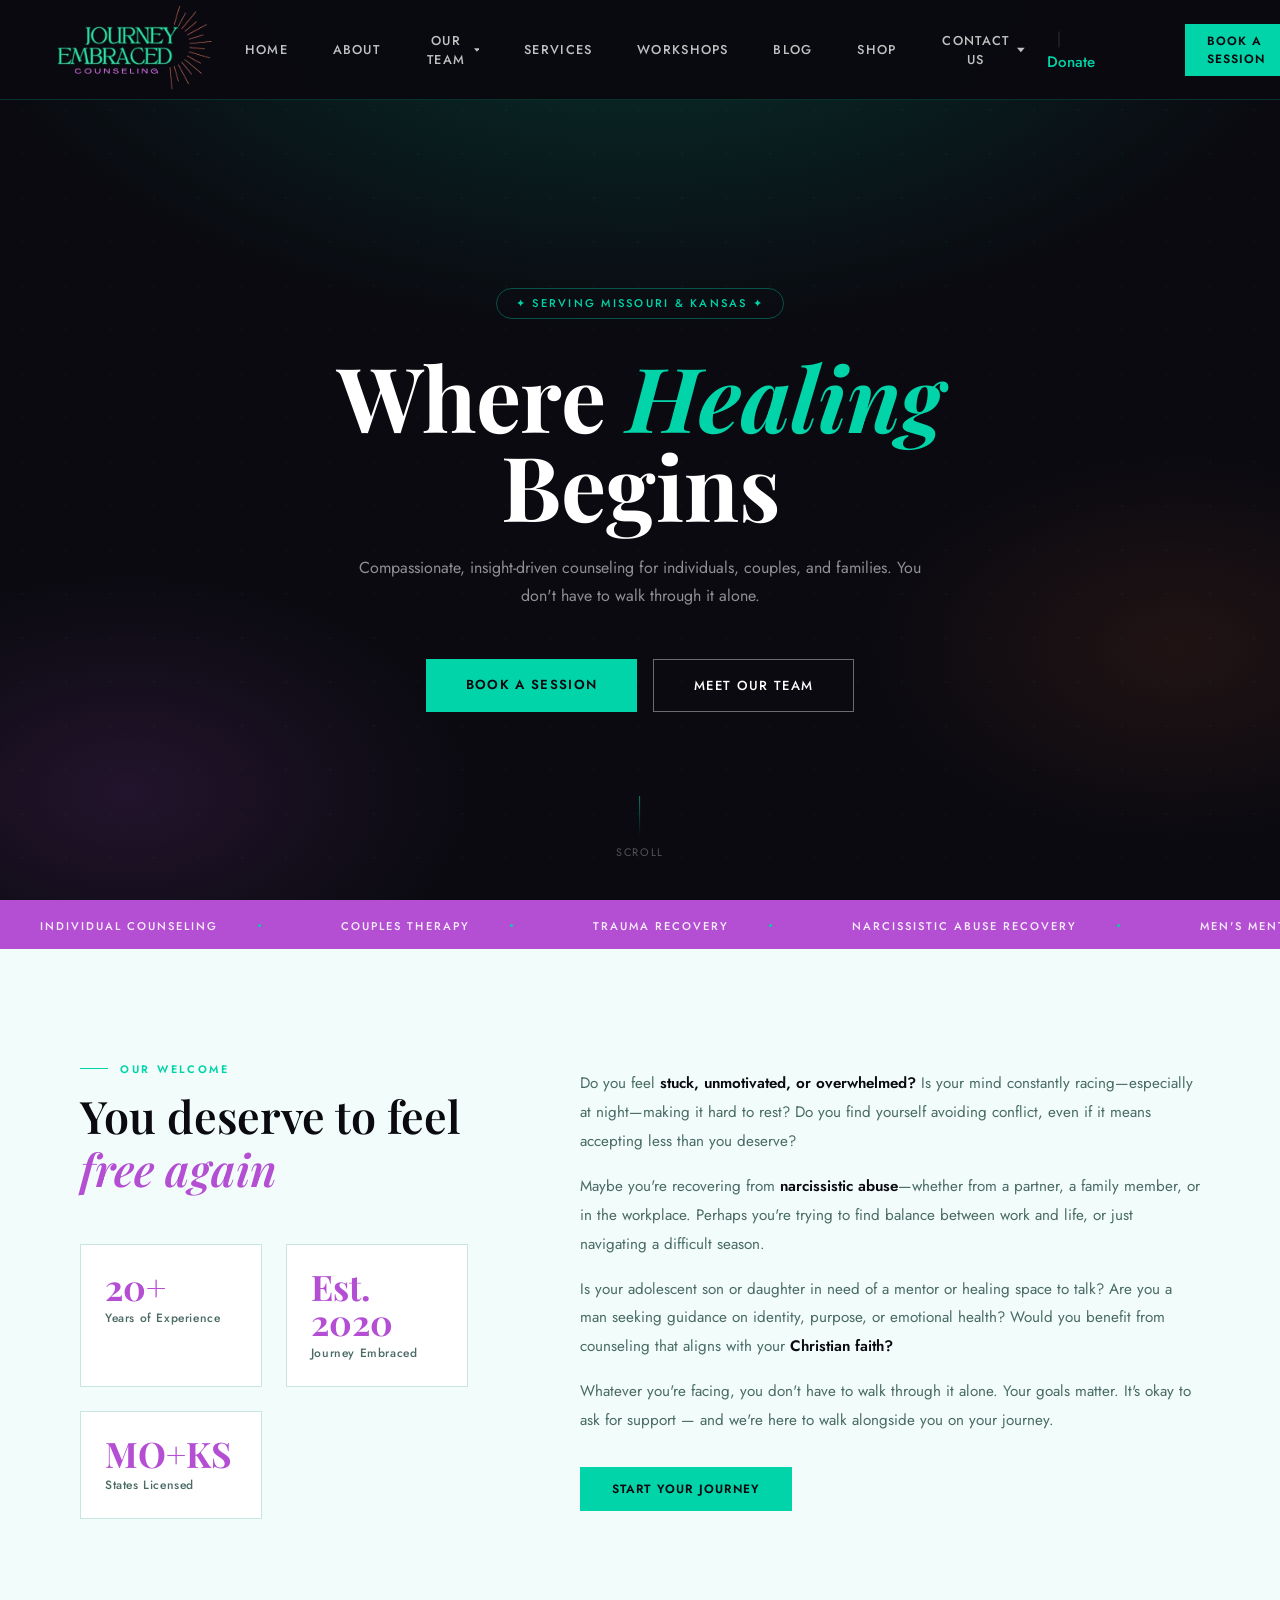
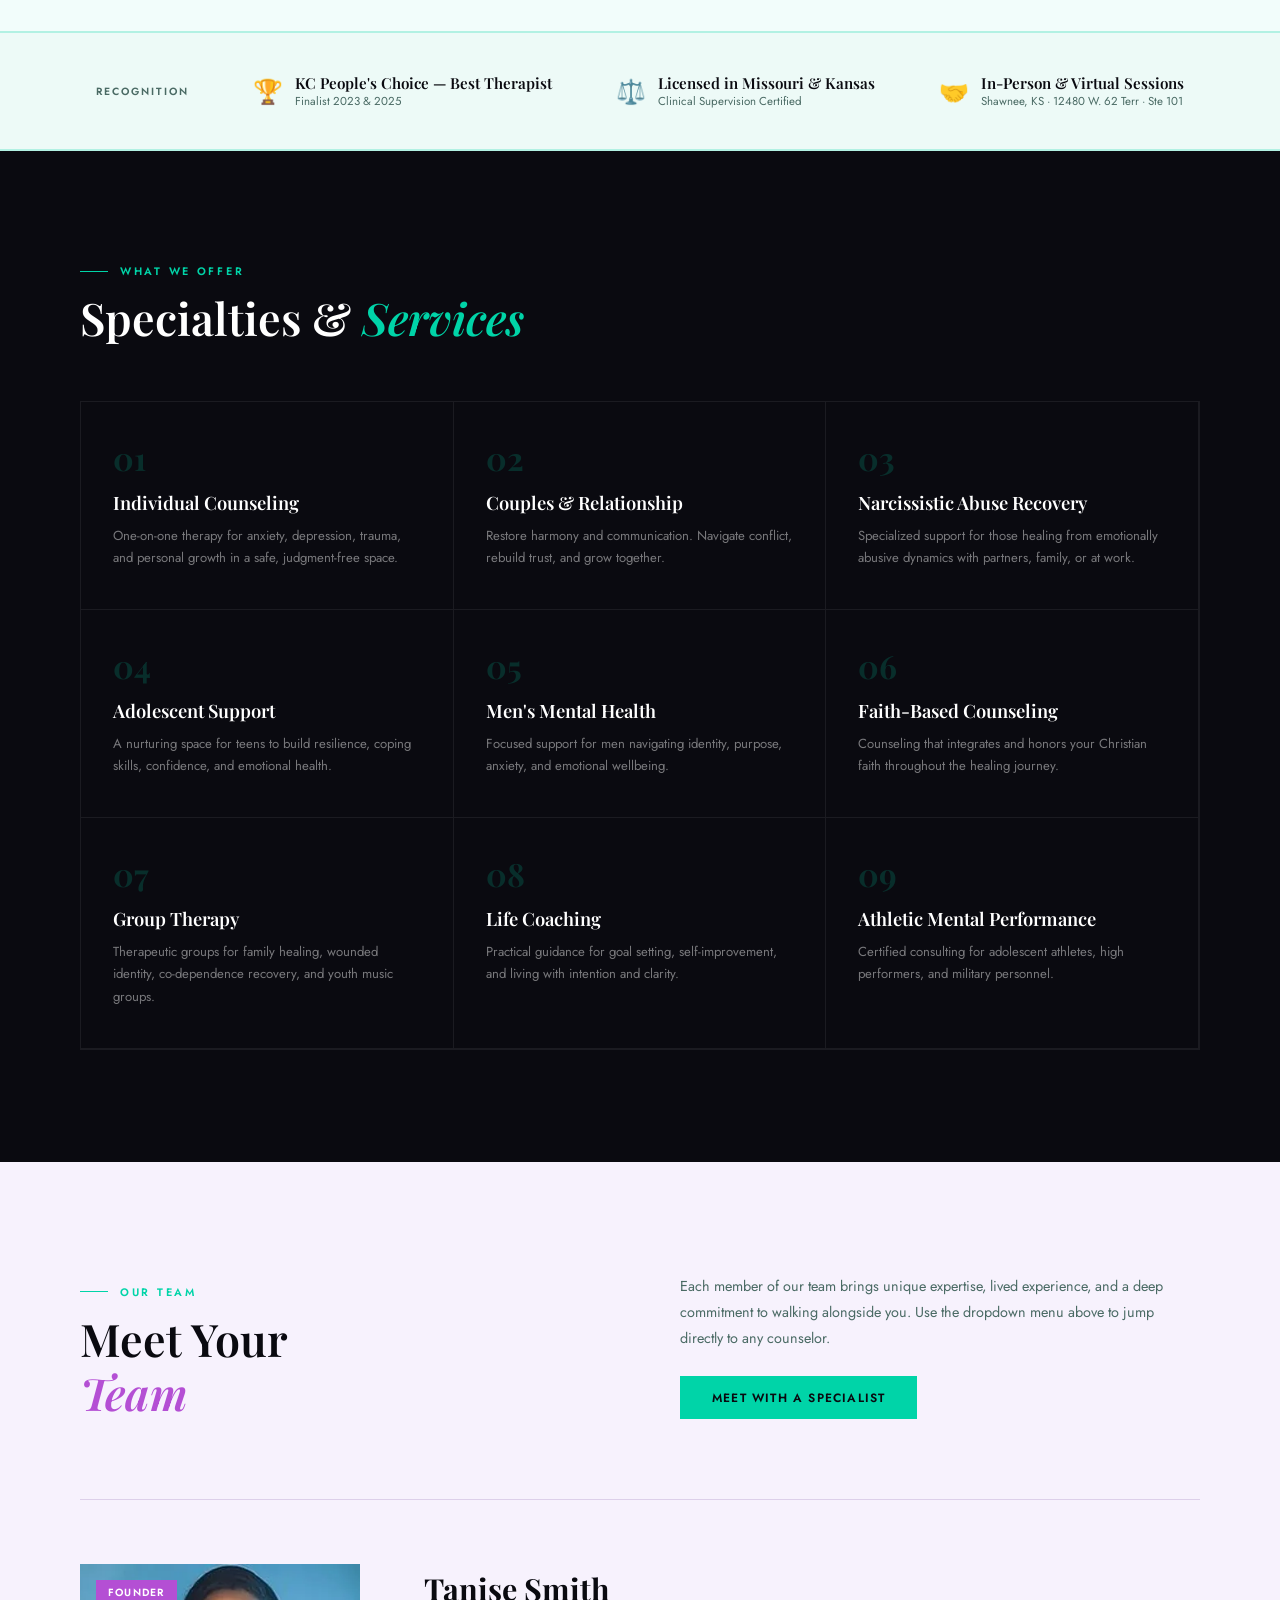
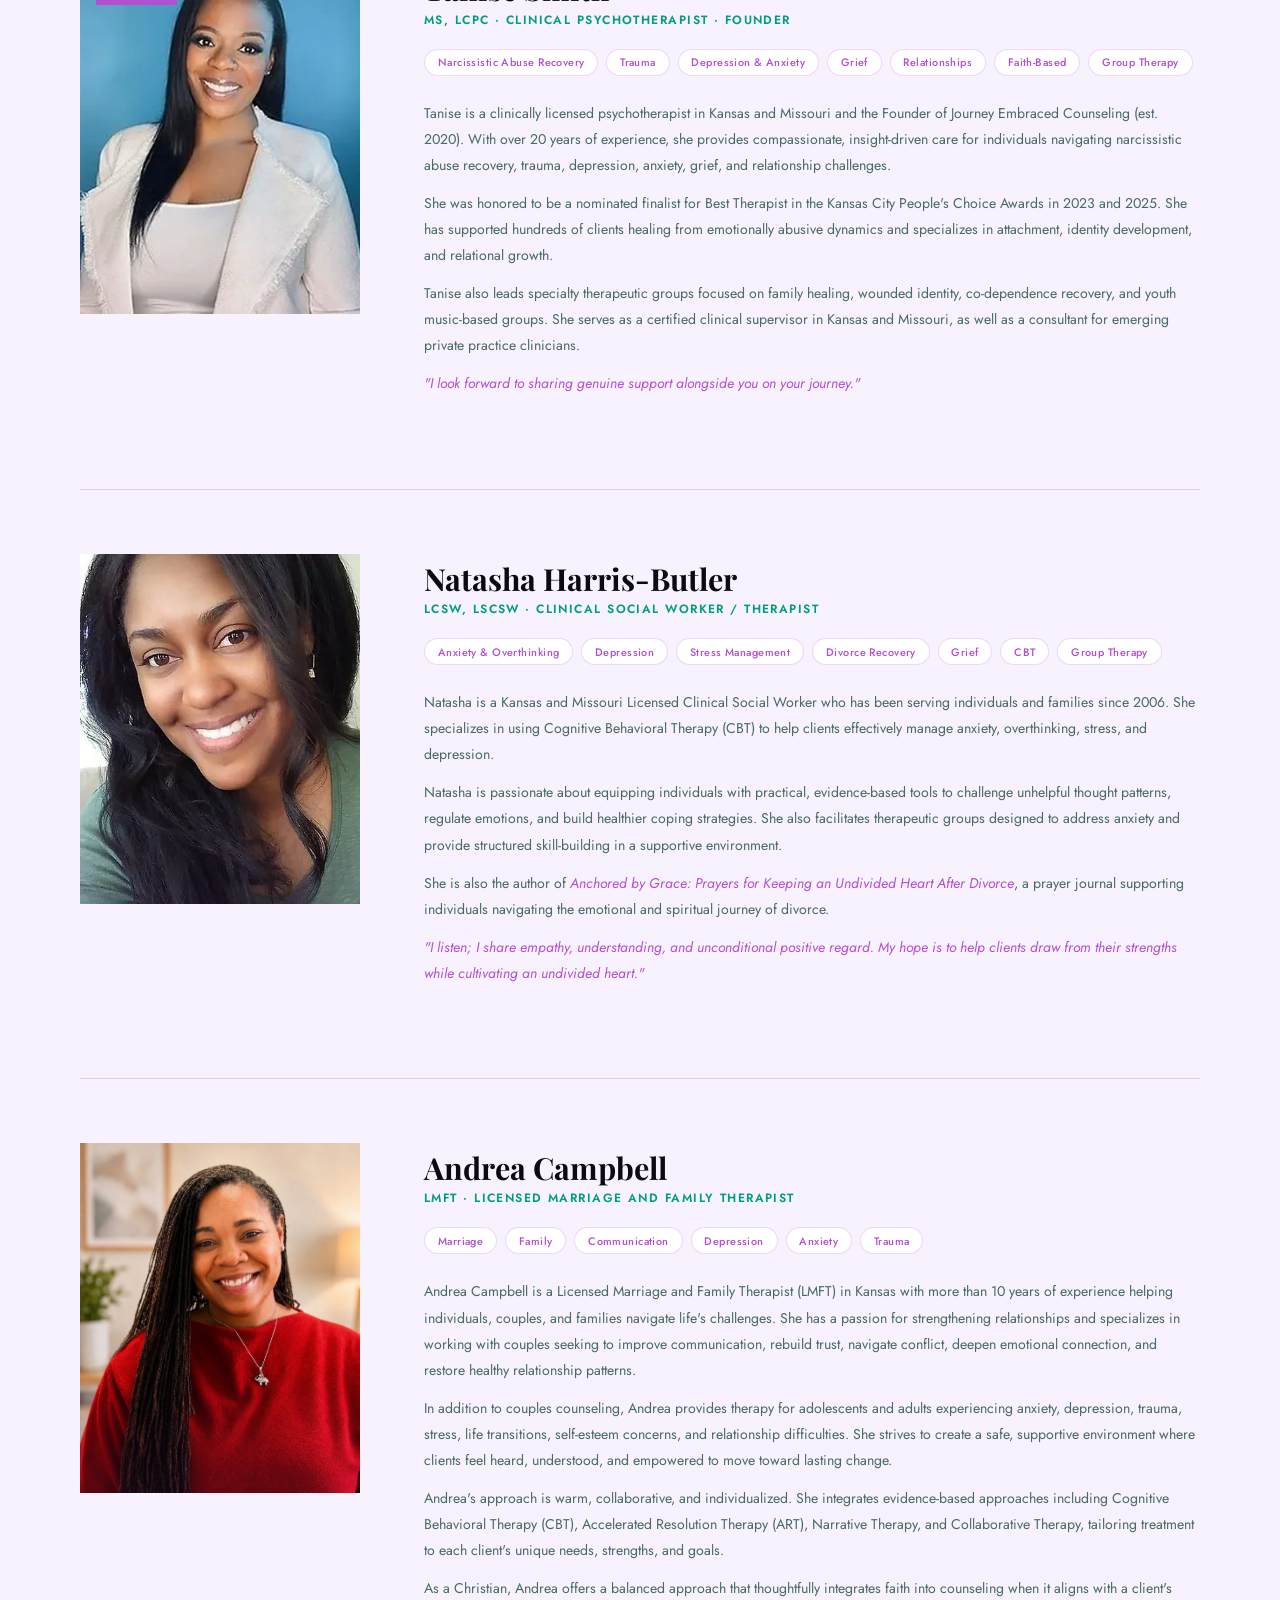
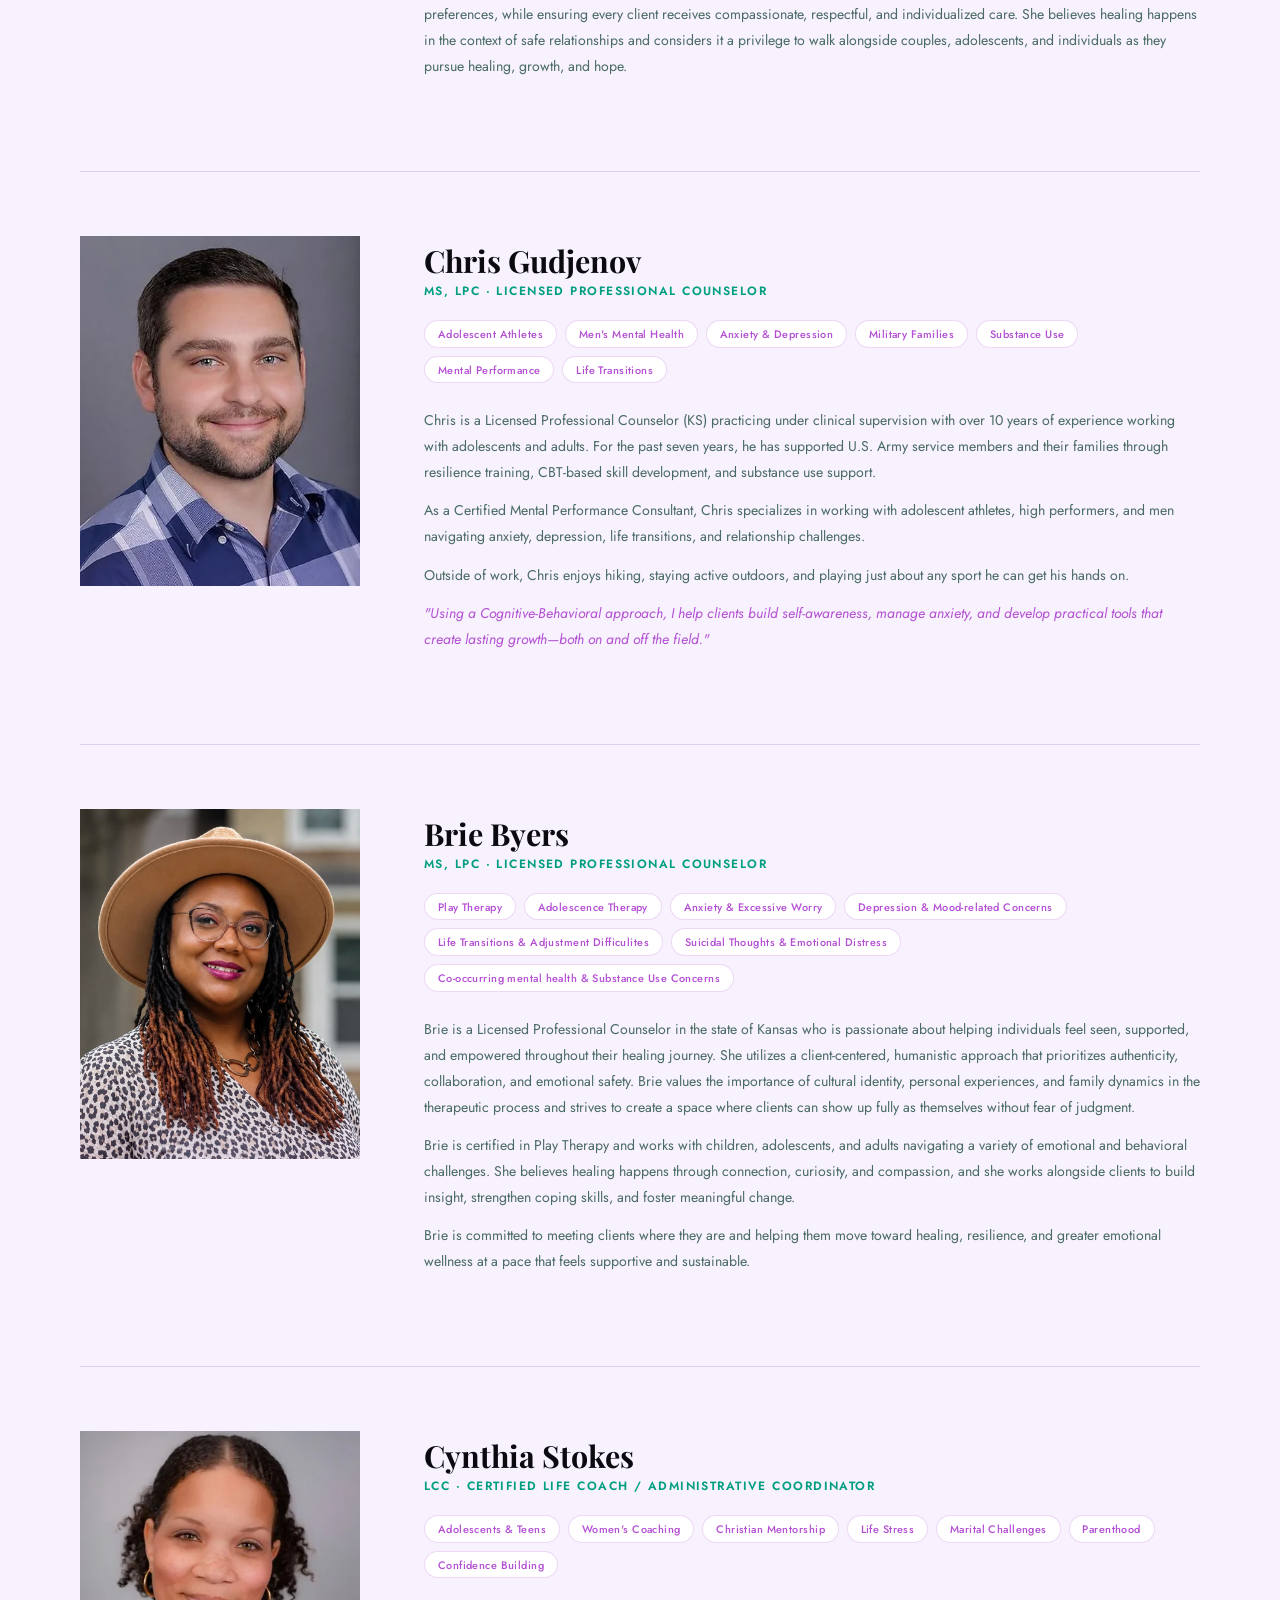
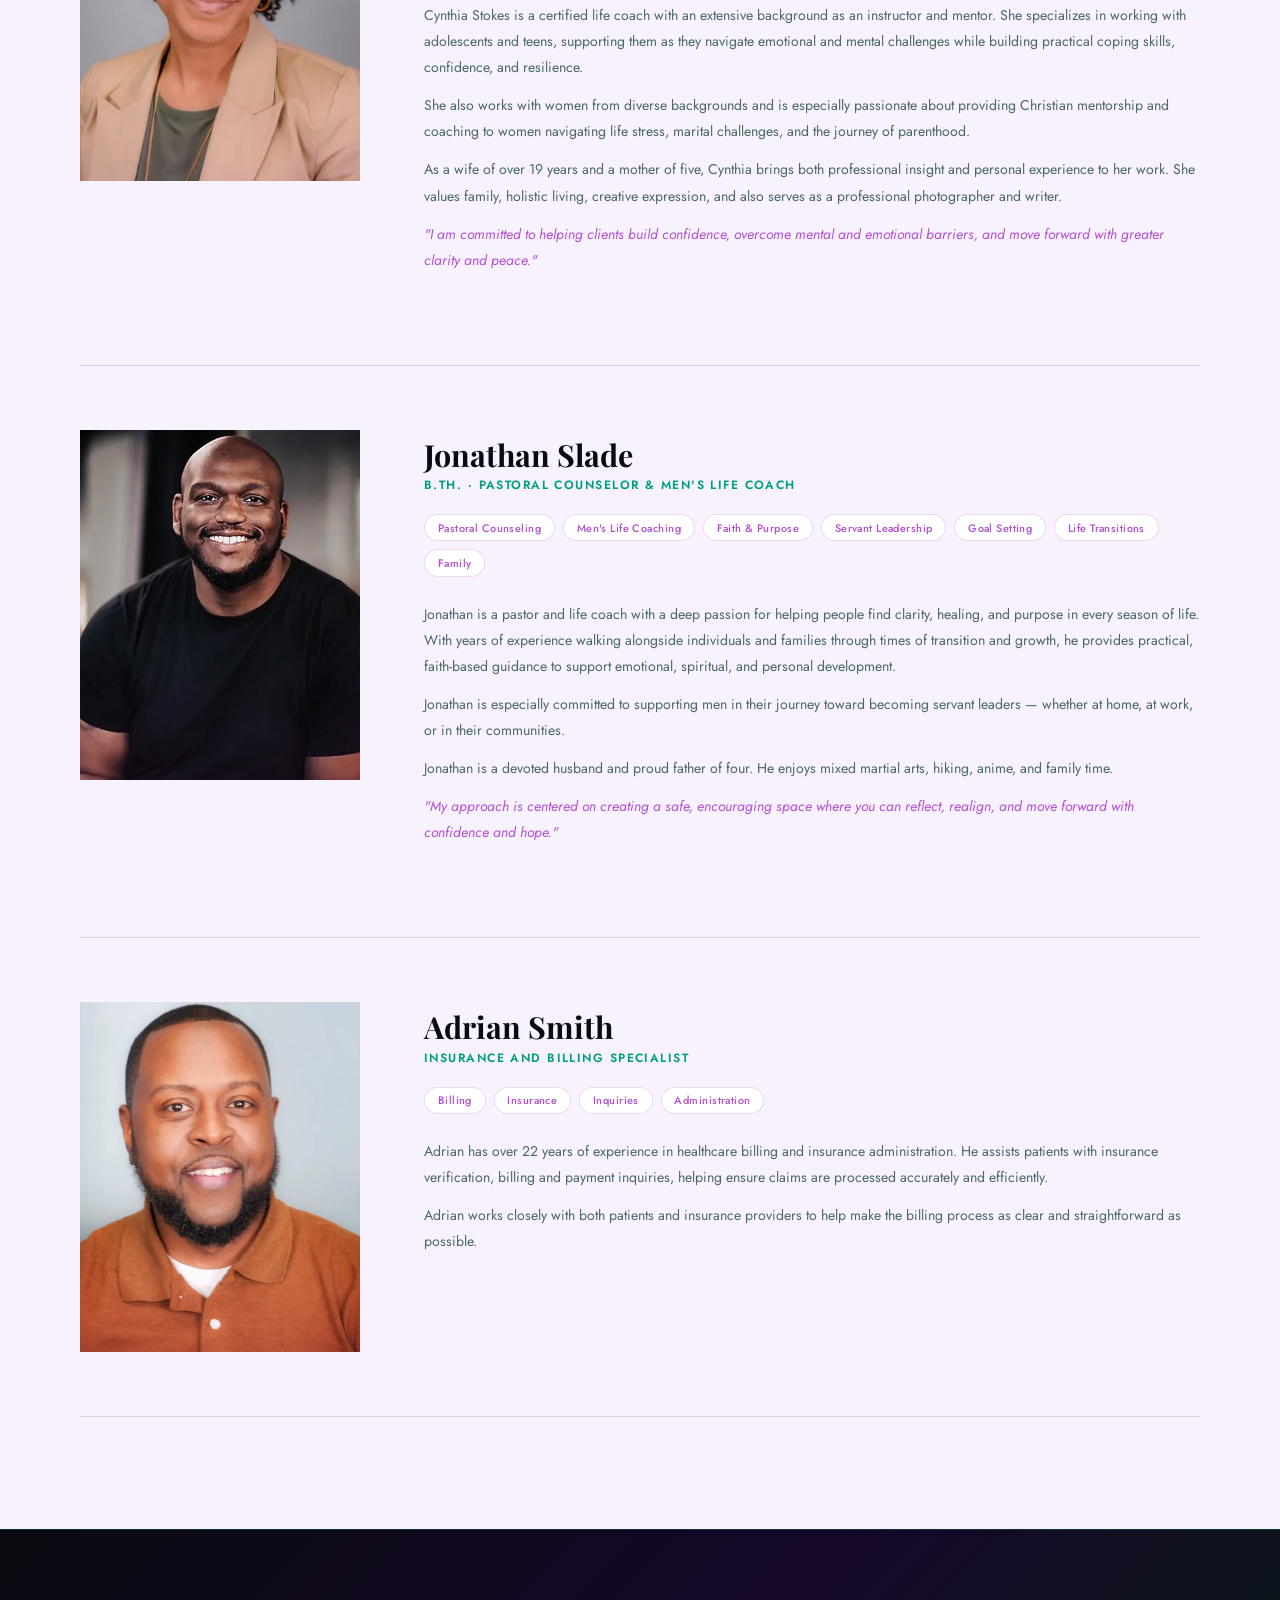
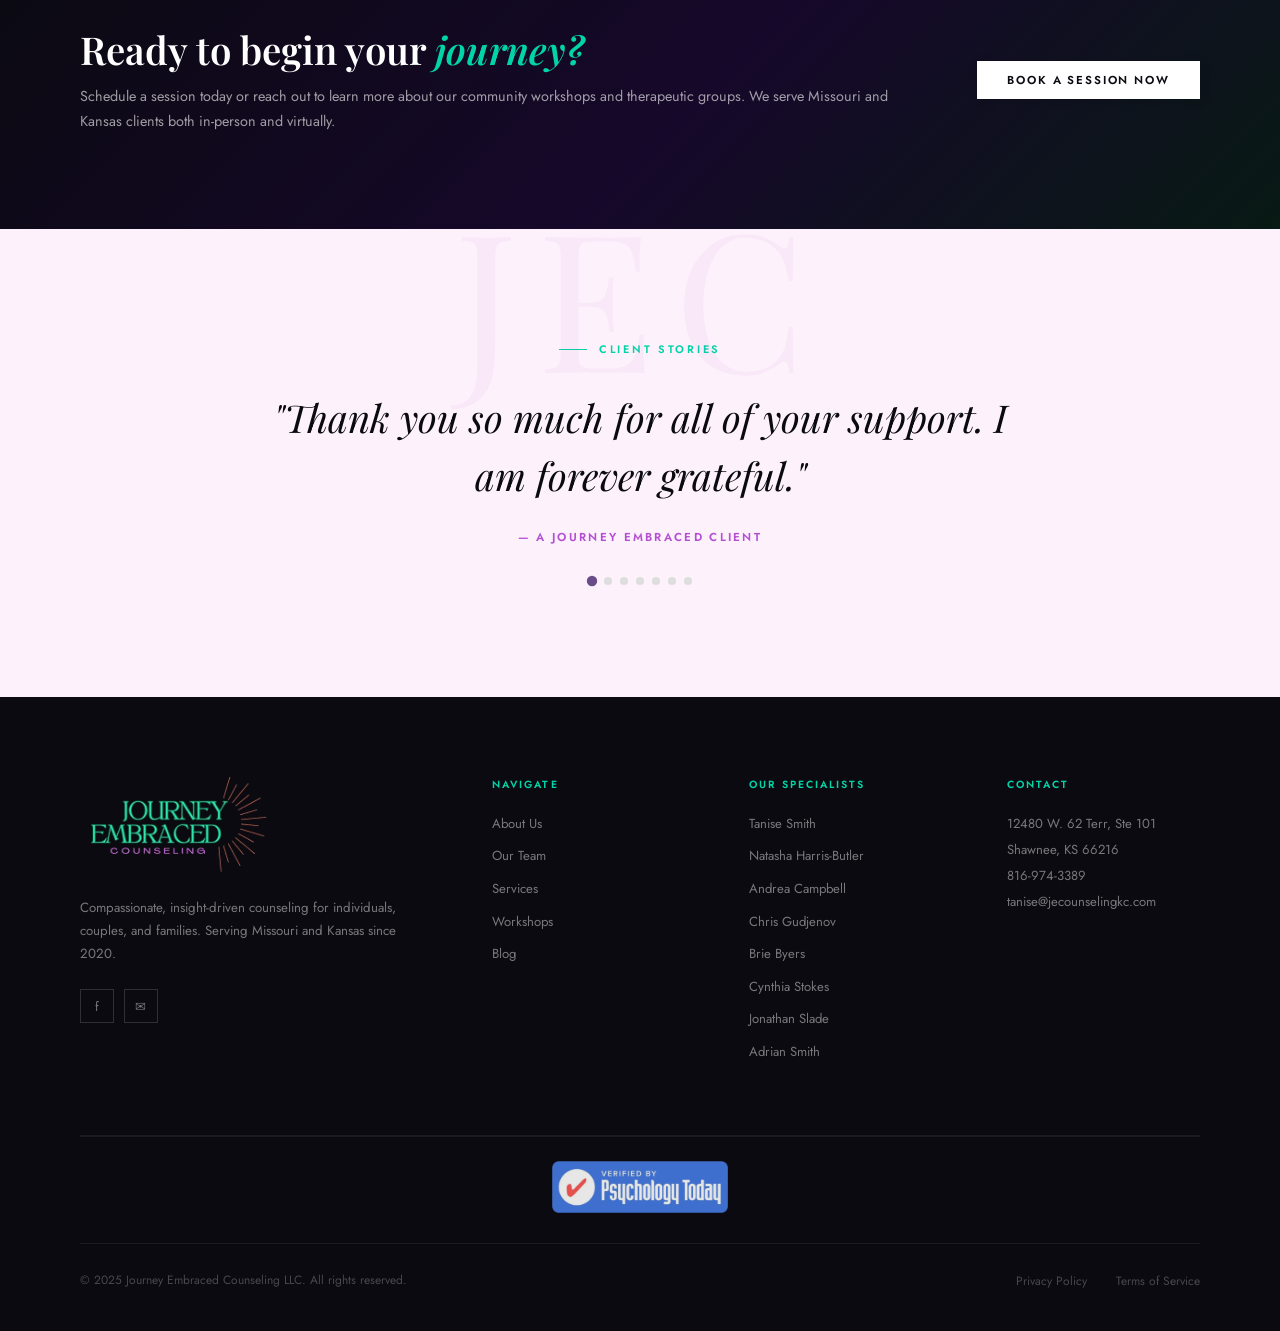
==== index.html @ 550c1ef2 "Add files via upload Removing a therapist from website" ====
<!doctype html>
<html lang="en">

<head>
    <meta charset="UTF-8" />
    <meta name="viewport" content="width=device-width, initial-scale=1.0" />
    <meta name="description"
        content="Journey Embraced Counseling LLC — Compassionate, insight-driven counseling for individuals, couples, and families. Serving Missouri and Kansas." />
    <title>Journey Embraced Counseling LLC</title>
    <link rel="preconnect" href="https://fonts.googleapis.com" />
    <link rel="preconnect" href="https://fonts.gstatic.com" crossorigin />
    <link
        href="https://fonts.googleapis.com/css2?family=Playfair+Display:ital,wght@0,400;0,600;0,700;1,400;1,600&family=Jost:wght@300;400;500;600&display=swap"
        rel="stylesheet" />
    <link rel="stylesheet" href="css/styles.css" />
</head>

<body>
    <!-- ══ NAVIGATION ══ -->
    <nav id="mainNav">
        <a href="#" class="nav-logo">
            <img src="images/logo.webp" alt="Journey Embraced Counseling" />
        </a>

        <div class="nav-center">
            <div class="nav-item">
                <a href="index.html" class="nav-link">Home</a>
            </div>
            <div class="nav-item">
                <a href="#about" class="nav-link">About</a>
            </div>
            <div class="nav-item">
                <button class="nav-link" id="teamDropBtn" aria-expanded="false" aria-haspopup="true">
                    Our Team
                    <svg viewBox="0 0 10 6" aria-hidden="true">
                        <path d="M0 0l5 6 5-6z" />
                    </svg>
                </button>
                <div class="mega-drop" role="menu">
                    <a class="drop-card" href="#tanise" role="menuitem">
                        <img loading="lazy" class="drop-thumb" src="images/profile/tanise.webp" alt="Tanise Smith" />
                        <div class="drop-info">
                            <div class="drop-name">Tanise Smith</div>
                            <div class="drop-role">MS, LCPC · Founder</div>
                        </div>
                    </a>
                    <a class="drop-card" href="#natasha" role="menuitem">
                        <img loading="lazy" class="drop-thumb" src="images/profile/natasha.webp" alt="Natasha Harris-Butler" />
                        <div class="drop-info">
                            <div class="drop-name">Natasha Harris-Butler</div>
                            <div class="drop-role">LCSW, LSCSW</div>
                        </div>
                    </a>
                    <a class="drop-card" href="#andrea" role="menuitem">
                        <img loading="lazy" class="drop-thumb" src="images/profile/andrea.webp" alt="Andrea Campbell" />
                        <div class="drop-info">
                            <div class="drop-name">Andrea Campbell</div>
                            <div class="drop-role">LMFT</div>
                        </div>
                    </a>
                    <a class="drop-card" href="#chris" role="menuitem">
                        <img loading="lazy" class="drop-thumb" src="images/profile/chris.webp" alt="Chris Gudjenov" />
                        <div class="drop-info">
                            <div class="drop-name">Chris Gudjenov</div>
                            <div class="drop-role">MS, LPC · Athletes & Men</div>
                        </div>
                    </a>
                    <a class="drop-card" href="#brie" role="menuitem">
                        <img loading="lazy" class="drop-thumb" src="images/profile/brie.webp" alt="Brie Byers" />
                        <div class="drop-info">
                            <div class="drop-name">Brie Byers</div>
                            <div class="drop-role">MS, LPC</div>
                        </div>
                    </a>
                    <a class="drop-card" href="#cynthia" role="menuitem">
                        <img loading="lazy" class="drop-thumb" src="images/profile/cynthia.webp" alt="Cynthia Stokes" />
                        <div class="drop-info">
                            <div class="drop-name">Cynthia Stokes</div>
                            <div class="drop-role">LCC · Life Coach</div>
                        </div>
                    </a>
                    <a class="drop-card" href="#jonathan" role="menuitem">
                        <img loading="lazy" class="drop-thumb" src="images/profile/jonathan.webp" alt="Jonathan Slade" />
                        <div class="drop-info">
                            <div class="drop-name">Jonathan Slade</div>
                            <div class="drop-role">B.Th. · Pastoral Coach</div>
                        </div>
                    </a>
                    <a class="drop-card" href="#adrian" role="menuitem">
                        <img loading="lazy" class="drop-thumb" src="images/profile/adrian.webp" alt="Adrian Smith" />
                        <div class="drop-info">
                            <div class="drop-name">Adrian Smith</div>
                            <div class="drop-role">Insurance & Billing Specialist</div>
                        </div>
                    </a>
                </div>
            </div>
            <div class="nav-item">
                <a href="#services" class="nav-link">Services</a>
            </div>
            <div class="nav-item">
                <a href="workshops.html" class="nav-link">Workshops</a>
            </div>
            <div class="nav-item">
                <a href="blog.html" class="nav-link">Blog</a>
            </div>
            <div class="nav-item">
                <a href="shop.html" class="nav-link">Shop</a>
            </div>
            <div class="nav-item" style="position: relative">
                <button class="nav-link" id="contactDropBtn" aria-expanded="false">
                    Contact Us
                    <svg viewBox="0 0 10 6" aria-hidden="true">
                        <path d="M0 0l5 6 5-6z" />
                    </svg>
                </button>
                <div class="contact-drop" id="contactDrop">
                    <div class="contact-drop-row contact-drop-row--email">
                        <span class="contact-drop-icon">📧</span>
                        <a href="mailto:tanise@jecounselingkc.com">cstokes&#64;jecounselingkc.com</a>
                    </div>
                    <div class="contact-drop-row">
                        <span class="contact-drop-icon">📞</span>
                        <a href="tel:8169743389">816-974-3389</a>
                    </div>
                </div>
            </div>
            <!-- == Stripe Donate Link == -->
            <div class="nav-item utility-sep">
                <a href="https://donate.stripe.com/bJe28tgr56711Aj9oM2kw00" class="nav-link-utility">Donate</a>
            </div>
        </div>

        <div class="nav-right">
            <a href="#" class="btn-nav-cta" id="bookNavBtn">Book a Session</a>
            <button class="mob-toggle" id="mobToggle" aria-label="Open menu" aria-expanded="false">
                <span></span><span></span><span></span>
            </button>
        </div>
    </nav>

    <!-- ══ MOBILE MENU ══ -->
    <div class="mob-menu" id="mobMenu" role="dialog" aria-label="Mobile navigation">
        <button class="mob-close" id="mobClose" aria-label="Close menu">
            ✕
        </button>
        <a href="index.html">Home</a>
        <a href="#about">About</a>
        <a href="#counselors">Our Team</a>
        <a href="#services">Services</a>
        <a href="workshops.html">Workshops</a>
        <a href="blog.html">Blog</a>
        <a href="shop.html">Shop</a>
        <a href="https://donate.stripe.com/bJe28tgr56711Aj9oM2kw00" class="mobile-donate-link">Donate</a>
        <a href="#" id="mobBook" class="mob-book-link">Book a Session</a>
    </div>

    <!-- ══ HERO ══ -->
    <section class="hero">
        <div class="hero-bg" aria-hidden="true"></div>
        <div class="hero-grid-bg" aria-hidden="true"></div>
        <div class="hero-content">
            <div class="hero-tag">✦ Serving Missouri &amp; Kansas ✦</div>
            <h1>Where <em>Healing</em><br />Begins</h1>
            <p class="hero-sub">
                Compassionate, insight-driven counseling for individuals,
                couples, and families. You don't have to walk through it
                alone.
            </p>
            <div class="hero-btns">
                <a href="#" class="btn-gold" id="heroBookBtn">Book a Session</a>
                <a href="#counselors" class="btn-outline-white">Meet Our Team</a>
            </div>
        </div>
        <div class="hero-scroll" aria-hidden="true">
            <div class="hero-scroll-line"></div>
            scroll
        </div>
    </section>

    <!-- ══ TICKER ══ -->
    <div class="ticker" aria-hidden="true">
        <div class="ticker-track">
            <span class="tick-item">Individual Counseling<span class="tick-sep"></span></span>
            <span class="tick-item">Couples Therapy<span class="tick-sep"></span></span>
            <span class="tick-item">Trauma Recovery<span class="tick-sep"></span></span>
            <span class="tick-item">Narcissistic Abuse Recovery<span class="tick-sep"></span></span>
            <span class="tick-item">Men's Mental Health<span class="tick-sep"></span></span>
            <span class="tick-item">Adolescent Support<span class="tick-sep"></span></span>
            <span class="tick-item">Faith-Based Counseling<span class="tick-sep"></span></span>
            <span class="tick-item">Life Coaching<span class="tick-sep"></span></span>
            <span class="tick-item">Athletic Performance<span class="tick-sep"></span></span>
            <span class="tick-item">Group Therapy<span class="tick-sep"></span></span>
            <span class="tick-item">Individual Counseling<span class="tick-sep"></span></span>
            <span class="tick-item">Couples Therapy<span class="tick-sep"></span></span>
            <span class="tick-item">Trauma Recovery<span class="tick-sep"></span></span>
            <span class="tick-item">Narcissistic Abuse Recovery<span class="tick-sep"></span></span>
            <span class="tick-item">Men's Mental Health<span class="tick-sep"></span></span>
            <span class="tick-item">Adolescent Support<span class="tick-sep"></span></span>
            <span class="tick-item">Faith-Based Counseling<span class="tick-sep"></span></span>
            <span class="tick-item">Life Coaching<span class="tick-sep"></span></span>
            <span class="tick-item">Athletic Performance<span class="tick-sep"></span></span>
            <span class="tick-item">Group Therapy<span class="tick-sep"></span></span>
        </div>
    </div>

    <!-- ══ ABOUT ══ -->
    <section class="welcome" id="about">
        <div class="welcome-left reveal">
            <div class="section-label">Our Welcome</div>
            <h2 class="section-title">
                You deserve to feel<br /><em>free again</em>
            </h2>
            <div class="welcome-stat-block">
                <div class="stat-item">
                    <div class="stat-num">20+</div>
                    <div class="stat-label">Years of Experience</div>
                </div>
                <div class="stat-item">
                    <div class="stat-num">Est. 2020</div>
                    <div class="stat-label">Journey Embraced</div>
                </div>
                <!-- Remove once page layout is decent
                <div class="stat-item">
                    <div class="stat-num">6</div>
                    <div class="stat-label">Clinicians</div>
                </div>
                -->
                <div class="stat-item">
                    <div class="stat-num">MO+KS</div>
                    <div class="stat-label">States Licensed</div>
                </div>
            </div>
        </div>
        <div class="welcome-right reveal">
            <p>
                Do you feel
                <strong>stuck, unmotivated, or overwhelmed?</strong> Is your
                mind constantly racing—especially at night—making it hard to
                rest? Do you find yourself avoiding conflict, even if it
                means accepting less than you deserve?
            </p>
            <p>
                Maybe you're recovering from
                <strong>narcissistic abuse</strong>—whether from a partner,
                a family member, or in the workplace. Perhaps you're trying
                to find balance between work and life, or just navigating a
                difficult season.
            </p>
            <p>
                Is your adolescent son or daughter in need of a mentor or
                healing space to talk? Are you a man seeking guidance on
                identity, purpose, or emotional health? Would you benefit
                from counseling that aligns with your
                <strong>Christian faith?</strong>
            </p>
            <p>
                Whatever you're facing, you don't have to walk through it
                alone. Your goals matter. It's okay to ask for support — and
                we're here to walk alongside you on your journey.
            </p>
            <div class="cta-wrap">
                <a href="#" class="btn-teal" id="welcomeBookBtn">Start Your Journey</a>
            </div>
        </div>
    </section>

    <!-- ══ AWARDS ══ -->
    <div class="awards-band">
        <div class="award-label">Recognition</div>
        <div class="award-pill">
            <span class="award-icon">🏆</span>
            <div>
                <div class="award-text">
                    KC People's Choice — Best Therapist
                </div>
                <div class="award-year">Finalist 2023 &amp; 2025</div>
            </div>
        </div>
        <div class="award-pill">
            <span class="award-icon">⚖️</span>
            <div>
                <div class="award-text">
                    Licensed in Missouri &amp; Kansas
                </div>
                <div class="award-year">Clinical Supervision Certified</div>
            </div>
        </div>
        <div class="award-pill">
            <span class="award-icon">🤝</span>
            <div>
                <div class="award-text">
                    In-Person &amp; Virtual Sessions
                </div>
                <div class="award-year">
                    Shawnee, KS · 12480 W. 62 Terr · Ste 101
                </div>
            </div>
        </div>
    </div>

    <!-- ══ SERVICES ══ -->
    <section class="services" id="services">
        <div class="section-label">What We Offer</div>
        <h2 class="section-title services-title">
            Specialties &amp; <em>Services</em>
        </h2>
        <div class="services-grid">
            <div class="svc-card reveal">
                <div class="svc-num">01</div>
                <div class="svc-title">Individual Counseling</div>
                <p class="svc-desc">
                    One-on-one therapy for anxiety, depression, trauma, and
                    personal growth in a safe, judgment-free space.
                </p>
            </div>
            <div class="svc-card reveal">
                <div class="svc-num">02</div>
                <div class="svc-title">Couples &amp; Relationship</div>
                <p class="svc-desc">
                    Restore harmony and communication. Navigate conflict,
                    rebuild trust, and grow together.
                </p>
            </div>
            <div class="svc-card reveal">
                <div class="svc-num">03</div>
                <div class="svc-title">Narcissistic Abuse Recovery</div>
                <p class="svc-desc">
                    Specialized support for those healing from emotionally
                    abusive dynamics with partners, family, or at work.
                </p>
            </div>
            <div class="svc-card reveal">
                <div class="svc-num">04</div>
                <div class="svc-title">Adolescent Support</div>
                <p class="svc-desc">
                    A nurturing space for teens to build resilience, coping
                    skills, confidence, and emotional health.
                </p>
            </div>
            <div class="svc-card reveal">
                <div class="svc-num">05</div>
                <div class="svc-title">Men's Mental Health</div>
                <p class="svc-desc">
                    Focused support for men navigating identity, purpose,
                    anxiety, and emotional wellbeing.
                </p>
            </div>
            <div class="svc-card reveal">
                <div class="svc-num">06</div>
                <div class="svc-title">Faith-Based Counseling</div>
                <p class="svc-desc">
                    Counseling that integrates and honors your Christian
                    faith throughout the healing journey.
                </p>
            </div>
            <div class="svc-card reveal">
                <div class="svc-num">07</div>
                <div class="svc-title">Group Therapy</div>
                <p class="svc-desc">
                    Therapeutic groups for family healing, wounded identity,
                    co-dependence recovery, and youth music groups.
                </p>
            </div>
            <div class="svc-card reveal">
                <div class="svc-num">08</div>
                <div class="svc-title">Life Coaching</div>
                <p class="svc-desc">
                    Practical guidance for goal setting, self-improvement,
                    and living with intention and clarity.
                </p>
            </div>
            <div class="svc-card reveal">
                <div class="svc-num">09</div>
                <div class="svc-title">Athletic Mental Performance</div>
                <p class="svc-desc">
                    Certified consulting for adolescent athletes, high
                    performers, and military personnel.
                </p>
            </div>
        </div>
    </section>

    <!-- ══ COUNSELORS ══ -->
    <section class="counselors" id="counselors">
        <div class="counselors-intro">
            <div class="reveal">
                <div class="section-label">Our Team</div>
                <h2 class="section-title">Meet Your<br /><em>Team</em></h2>
            </div>
            <div class="reveal">
                <p class="counselors-intro-text">
                    Each member of our team brings unique expertise, lived
                    experience, and a deep commitment to walking alongside
                    you. Use the dropdown menu above to jump directly to any
                    counselor.
                </p>
                <a href="#" class="btn-teal" id="teamBookBtn">Meet With a Specialist</a>
            </div>
        </div>

        <div class="counselor-section reveal" id="tanise">
            <div class="counselor-photo-col">
                <div class="counselor-photo-wrap">
                    <span class="counselor-badge">Founder</span>
                    <img loading="lazy" class="counselor-photo" src="images/profile/tanise.webp" alt="Tanise Smith, MS LCPC" />
                </div>
            </div>
            <div class="counselor-info">
                <div class="counselor-name">Tanise Smith</div>
                <div class="counselor-cred">
                    MS, LCPC · Clinical Psychotherapist · Founder
                </div>
                <div class="counselor-specialties">
                    <span class="spec-tag">Narcissistic Abuse Recovery</span><span class="spec-tag">Trauma</span>
                    <span class="spec-tag">Depression &amp; Anxiety</span><span class="spec-tag">Grief</span>
                    <span class="spec-tag">Relationships</span><span class="spec-tag">Faith-Based</span>
                    <span class="spec-tag">Group Therapy</span>
                </div>
                <div class="counselor-bio">
                    <p>
                        Tanise is a clinically licensed psychotherapist in
                        Kansas and Missouri and the Founder of Journey
                        Embraced Counseling (est. 2020). With over 20 years
                        of experience, she provides compassionate,
                        insight-driven care for individuals navigating
                        narcissistic abuse recovery, trauma, depression,
                        anxiety, grief, and relationship challenges.
                    </p>
                    <p>
                        She was honored to be a nominated finalist for Best
                        Therapist in the Kansas City People's Choice Awards
                        in 2023 and 2025. She has supported hundreds of
                        clients healing from emotionally abusive dynamics
                        and specializes in attachment, identity development,
                        and relational growth.
                    </p>
                    <p>
                        Tanise also leads specialty therapeutic groups
                        focused on family healing, wounded identity,
                        co-dependence recovery, and youth music-based
                        groups. She serves as a certified clinical
                        supervisor in Kansas and Missouri, as well as a
                        consultant for emerging private practice clinicians.
                    </p>
                    <p>
                        <em>"I look forward to sharing genuine support
                            alongside you on your journey."</em>
                    </p>
                </div>
            </div>
        </div>

        <div class="counselor-section reveal" id="natasha">
            <div class="counselor-photo-col">
                <div class="counselor-photo-wrap">
                    <img loading="lazy" class="counselor-photo" src="images/profile/natasha.webp"
                        alt="Natasha Harris-Butler, LCSW LSCSW" />
                </div>
            </div>
            <div class="counselor-info">
                <div class="counselor-name">Natasha Harris-Butler</div>
                <div class="counselor-cred">
                    LCSW, LSCSW · Clinical Social Worker / Therapist
                </div>
                <div class="counselor-specialties">
                    <span class="spec-tag">Anxiety &amp; Overthinking</span><span class="spec-tag">Depression</span>
                    <span class="spec-tag">Stress Management</span><span class="spec-tag">Divorce Recovery</span>
                    <span class="spec-tag">Grief</span><span class="spec-tag">CBT</span><span class="spec-tag">Group
                        Therapy</span>
                </div>
                <div class="counselor-bio">
                    <p>
                        Natasha is a Kansas and Missouri Licensed Clinical
                        Social Worker who has been serving individuals and
                        families since 2006. She specializes in using
                        Cognitive Behavioral Therapy (CBT) to help clients
                        effectively manage anxiety, overthinking, stress,
                        and depression.
                    </p>
                    <p>
                        Natasha is passionate about equipping individuals
                        with practical, evidence-based tools to challenge
                        unhelpful thought patterns, regulate emotions, and
                        build healthier coping strategies. She also
                        facilitates therapeutic groups designed to address
                        anxiety and provide structured skill-building in a
                        supportive environment.
                    </p>
                    <p>
                        She is also the author of
                        <em>Anchored by Grace: Prayers for Keeping an
                            Undivided Heart After Divorce</em>, a prayer journal supporting individuals
                        navigating the emotional and spiritual journey of
                        divorce.
                    </p>
                    <p>
                        <em>"I listen; I share empathy, understanding, and
                            unconditional positive regard. My hope is to
                            help clients draw from their strengths while
                            cultivating an undivided heart."</em>
                    </p>
                </div>
            </div>
        </div>

        <div class="counselor-section reveal" id="andrea">
            <div class="counselor-photo-col">
                <div class="counselor-photo-wrap">
                    <img loading="lazy" class="counselor-photo" src="images/profile/andrea.webp" alt="Andrea Campbell, LMFT" />
                </div>
            </div>
            <div class="counselor-info">
                <div class="counselor-name">Andrea Campbell</div>
                <div class="counselor-cred">
                    LMFT · Licensed Marriage and Family Therapist
                </div>
                <div class="counselor-specialties">
                    <span class="spec-tag">Marriage</span><span class="spec-tag">Family</span>
                    <span class="spec-tag">Communication</span><span class="spec-tag">Depression</span>
                    <span class="spec-tag">Anxiety</span><span class="spec-tag">Trauma</span>
                </div>
                <div class="counselor-bio">
                    <p>
                        Andrea Campbell is a Licensed Marriage and Family Therapist (LMFT)
                        in Kansas with more than 10 years of experience helping individuals,
                        couples, and families navigate life's challenges. She has a passion
                        for strengthening relationships and specializes in working with couples
                        seeking to improve communication, rebuild trust, navigate conflict,
                        deepen emotional connection, and restore healthy relationship patterns.
                    </p>
                    <p>
                        In addition to couples counseling, Andrea provides therapy for adolescents
                        and adults experiencing anxiety, depression, trauma, stress, life transitions,
                        self-esteem concerns, and relationship difficulties. She strives to create a safe,
                        supportive environment where clients feel heard, understood, and empowered to move
                        toward lasting change.
                    </p>
                    <p>
                        Andrea's approach is warm, collaborative, and individualized. She integrates
                        evidence-based approaches including Cognitive Behavioral Therapy (CBT),
                        Accelerated Resolution Therapy (ART), Narrative Therapy, and Collaborative Therapy,
                        tailoring treatment to each client's unique needs, strengths, and goals.
                    </p>
                    <p>
                        As a Christian, Andrea offers a balanced approach that thoughtfully integrates faith into
                        counseling when it aligns with a client's preferences, while ensuring every client receives
                        compassionate, respectful, and individualized care. She believes healing happens in the context
                        of safe relationships and considers it a privilege to walk alongside couples, adolescents, and
                        individuals as they pursue healing, growth, and hope.
                    </p>
                </div>
            </div>
        </div>

        <div class="counselor-section reveal" id="chris">
            <div class="counselor-photo-col">
                <div class="counselor-photo-wrap">
                    <img loading="lazy" class="counselor-photo" src="images/profile/chris.webp" alt="Chris Gudjenov, LPC" />
                </div>
            </div>
            <div class="counselor-info">
                <div class="counselor-name">Chris Gudjenov</div>
                <div class="counselor-cred">
                    MS, LPC · Licensed Professional Counselor
                </div>
                <div class="counselor-specialties">
                    <span class="spec-tag">Adolescent Athletes</span><span class="spec-tag">Men's Mental Health</span>
                    <span class="spec-tag">Anxiety &amp; Depression</span><span class="spec-tag">Military
                        Families</span>
                    <span class="spec-tag">Substance Use</span><span class="spec-tag">Mental Performance</span>
                    <span class="spec-tag">Life Transitions</span>
                </div>
                <div class="counselor-bio">
                    <p>
                        Chris is a Licensed Professional Counselor (KS)
                        practicing under clinical supervision with over 10
                        years of experience working with adolescents and
                        adults. For the past seven years, he has supported
                        U.S. Army service members and their families through
                        resilience training, CBT-based skill development,
                        and substance use support.
                    </p>
                    <p>
                        As a Certified Mental Performance Consultant, Chris
                        specializes in working with adolescent athletes,
                        high performers, and men navigating anxiety,
                        depression, life transitions, and relationship
                        challenges.
                    </p>
                    <p>
                        Outside of work, Chris enjoys hiking, staying active
                        outdoors, and playing just about any sport he can
                        get his hands on.
                    </p>
                    <p>
                        <em>"Using a Cognitive-Behavioral approach, I help
                            clients build self-awareness, manage anxiety,
                            and develop practical tools that create lasting
                            growth—both on and off the field."</em>
                    </p>
                </div>
            </div>
        </div>

        <div class="counselor-section reveal" id="brie">
            <div class="counselor-photo-col">
                <div class="counselor-photo-wrap">
                    <img loading="lazy" class="counselor-photo" src="images/profile/brie.webp" alt="Brie Byers, MS LPC" />
                </div>
            </div>
            <div class="counselor-info">
                <div class="counselor-name">Brie Byers</div>
                <div class="counselor-cred">
                    MS, LPC · Licensed Professional Counselor
                </div>
                <div class="counselor-specialties">
                    <span class="spec-tag">Play Therapy</span><span class="spec-tag">Adolescence Therapy</span>
                    <span class="spec-tag">Anxiety &amp; Excessive Worry</span><span class="spec-tag">Depression &amp;
                        Mood-related Concerns</span>
                    <span class="spec-tag">Life Transitions &amp; Adjustment Difficulites</span><span
                        class="spec-tag">Suicidal Thoughts &amp;
                        Emotional Distress</span>
                    <span class="spec-tag">Co-occurring mental health &amp; Substance Use Concerns</span>
                </div>
                <div class="counselor-bio">
                    <p>
                        Brie is a Licensed Professional Counselor in the state of Kansas who is passionate about helping
                        individuals feel seen, supported, and empowered throughout their healing journey. She utilizes a
                        client-centered, humanistic approach that prioritizes authenticity, collaboration, and emotional
                        safety. Brie values the importance of cultural identity, personal experiences, and family
                        dynamics in the therapeutic process and strives to create a space where clients can show up
                        fully as themselves without fear of judgment.
                    </p>
                    <p>
                        Brie is certified in Play Therapy and works with children, adolescents, and adults navigating
                        a variety of emotional and behavioral challenges. She believes healing happens through
                        connection, curiosity, and compassion, and she works alongside clients to build insight,
                        strengthen coping skills, and foster meaningful change.
                    </p>
                    <p>
                        Brie is committed to meeting clients where they are and helping them move toward healing,
                        resilience, and greater emotional wellness at a pace that feels supportive and sustainable.
                    </p>
                </div>
            </div>
        </div>

        <div class="counselor-section reveal" id="cynthia">
            <div class="counselor-photo-col">
                <div class="counselor-photo-wrap">
                    <img loading="lazy" class="counselor-photo" src="images/profile/cynthia.webp" alt="Cynthia Stokes, LCC" />
                </div>
            </div>
            <div class="counselor-info">
                <div class="counselor-name">Cynthia Stokes</div>
                <div class="counselor-cred">
                    LCC · Certified Life Coach / Administrative Coordinator
                </div>
                <div class="counselor-specialties">
                    <span class="spec-tag">Adolescents &amp; Teens</span><span class="spec-tag">Women's Coaching</span>
                    <span class="spec-tag">Christian Mentorship</span><span class="spec-tag">Life Stress</span>
                    <span class="spec-tag">Marital Challenges</span><span class="spec-tag">Parenthood</span>
                    <span class="spec-tag">Confidence Building</span>
                </div>
                <div class="counselor-bio">
                    <p>
                        Cynthia Stokes is a certified life coach with an
                        extensive background as an instructor and mentor.
                        She specializes in working with adolescents and
                        teens, supporting them as they navigate emotional
                        and mental challenges while building practical
                        coping skills, confidence, and resilience.
                    </p>
                    <p>
                        She also works with women from diverse backgrounds
                        and is especially passionate about providing
                        Christian mentorship and coaching to women
                        navigating life stress, marital challenges, and the
                        journey of parenthood.
                    </p>
                    <p>
                        As a wife of over 19 years and a mother of five,
                        Cynthia brings both professional insight and
                        personal experience to her work. She values family,
                        holistic living, creative expression, and also
                        serves as a professional photographer and writer.
                    </p>
                    <p>
                        <em>"I am committed to helping clients build
                            confidence, overcome mental and emotional
                            barriers, and move forward with greater clarity
                            and peace."</em>
                    </p>
                </div>
            </div>
        </div>

        <div class="counselor-section reveal" id="jonathan">
            <div class="counselor-photo-col">
                <div class="counselor-photo-wrap">
                    <img loading="lazy" class="counselor-photo" src="images/profile/jonathan.webp" alt="Jonathan Slade, B.Th." />
                </div>
            </div>
            <div class="counselor-info">
                <div class="counselor-name">Jonathan Slade</div>
                <div class="counselor-cred">
                    B.Th. · Pastoral Counselor &amp; Men's Life Coach
                </div>
                <div class="counselor-specialties">
                    <span class="spec-tag">Pastoral Counseling</span><span class="spec-tag">Men's Life Coaching</span>
                    <span class="spec-tag">Faith &amp; Purpose</span><span class="spec-tag">Servant Leadership</span>
                    <span class="spec-tag">Goal Setting</span><span class="spec-tag">Life Transitions</span>
                    <span class="spec-tag">Family</span>
                </div>
                <div class="counselor-bio">
                    <p>
                        Jonathan is a pastor and life coach with a deep
                        passion for helping people find clarity, healing,
                        and purpose in every season of life. With years of
                        experience walking alongside individuals and
                        families through times of transition and growth, he
                        provides practical, faith-based guidance to support
                        emotional, spiritual, and personal development.
                    </p>
                    <p>
                        Jonathan is especially committed to supporting men
                        in their journey toward becoming servant leaders —
                        whether at home, at work, or in their communities.
                    </p>
                    <p>
                        Jonathan is a devoted husband and proud father of
                        four. He enjoys mixed martial arts, hiking, anime,
                        and family time.
                    </p>
                    <p>
                        <em>"My approach is centered on creating a safe,
                            encouraging space where you can reflect,
                            realign, and move forward with confidence and
                            hope."</em>
                    </p>
                </div>
            </div>
        </div>
        <div class="counselor-section reveal" id="adrian">
            <div class="counselor-photo-col">
                <div class="counselor-photo-wrap">
                    <img loading="lazy" class="counselor-photo" src="images/profile/adrian.webp" alt="Adrian Smith" />
                </div>
            </div>
            <div class="counselor-info">
                <div class="counselor-name">Adrian Smith</div>
                <div class="counselor-cred">
                    Insurance and Billing Specialist
                </div>
                <div class="counselor-specialties">
                    <span class="spec-tag">Billing</span><span class="spec-tag">Insurance</span><span
                        class="spec-tag">Inquiries</span><span class="spec-tag">Administration</span>
                </div>
                <div class="counselor-bio">
                    <p>
                        Adrian has over 22 years of experience in healthcare
                        billing and insurance administration. He assists
                        patients with insurance verification, billing and
                        payment inquiries, helping ensure claims are
                        processed accurately and efficiently.
                    </p>
                    <p>
                        Adrian works closely with both patients and
                        insurance providers to help make the billing process
                        as clear and straightforward as possible.
                    </p>
                </div>
            </div>
        </div>
    </section>

    <!-- ══ BOOKING BANNER ══ -->
    <section class="booking-banner" id="workshops">
        <div>
            <h2>Ready to begin your <em>journey?</em></h2>
            <p>
                Schedule a session today or reach out to learn more about
                our community workshops and therapeutic groups. We serve
                Missouri and Kansas clients both in-person and virtually.
            </p>
        </div>
        <a href="#" class="btn-white-solid" id="bannerBookBtn">Book a Session Now</a>
    </section>

    <!-- ══ TESTIMONIAL ══ -->
    <section class="testimonial">
        <div class="section-label section-label--center">
            Client Stories
        </div>

        <div class="test-carousel-wrap" style="max-width: 750px; margin: 0 auto; min-height: 120px">
            <div class="test-slide active">
                <blockquote class="test-quote">
                    "Thank you so much for all of your support. I am forever
                    grateful."
                </blockquote>
                <div class="test-author">— A Journey Embraced Client</div>
            </div>
            <div class="test-slide">
                <blockquote class="test-quote">
                    "You're awesome, and I appreciate your approach."
                </blockquote>
                <div class="test-author">— A Journey Embraced Client</div>
            </div>
            <div class="test-slide">
                <blockquote class="test-quote">
                    "Thank you for not judging me."
                </blockquote>
                <div class="test-author">— A Journey Embraced Client</div>
            </div>
            <div class="test-slide">
                <blockquote class="test-quote">
                    "You literally saved my life."
                </blockquote>
                <div class="test-author">— A Journey Embraced Client</div>
            </div>
            <div class="test-slide">
                <blockquote class="test-quote">
                    "I thank God I found you. You helped me find the
                    strength to heal after that toxic relationship."
                </blockquote>
                <div class="test-author">— A Journey Embraced Client</div>
            </div>
            <div class="test-slide">
                <blockquote class="test-quote">
                    "You really connected with my daughter from the jump."
                </blockquote>
                <div class="test-author">— A Journey Embraced Client</div>
            </div>
            <div class="test-slide">
                <blockquote class="test-quote">
                    "Our sessions have given me restored hopefulness."
                </blockquote>
                <div class="test-author">— A Journey Embraced Client</div>
            </div>
        </div>

        <div class="test-dots" style="
                    display: flex;
                    justify-content: center;
                    gap: 8px;
                    margin-top: 2rem;
                ">
            <button class="test-dot active" data-index="0"></button>
            <button class="test-dot" data-index="1"></button>
            <button class="test-dot" data-index="2"></button>
            <button class="test-dot" data-index="3"></button>
            <button class="test-dot" data-index="4"></button>
            <button class="test-dot" data-index="5"></button>
            <button class="test-dot" data-index="6"></button>
        </div>
    </section>

    <!-- ══ FOOTER ══ -->
    <footer>
        <div class="footer-top">
            <div class="footer-brand">
                <img class="footer-logo" src="images/logo.webp" alt="Journey Embraced Counseling" />
                <p class="footer-about">
                    Compassionate, insight-driven counseling for
                    individuals, couples, and families. Serving Missouri and
                    Kansas since 2020.
                </p>
                <div class="footer-social">
                    <a href="https://www.facebook.com/journeyembracedcounseling/" target="_blank" rel="noopener"
                        aria-label="Facebook">f</a>
                    <a href="mailto:tanise@jecounselingkc.com" aria-label="Email us">✉</a>
                </div>
            </div>
            <div class="footer-col">
                <h5>Navigate</h5>
                <ul>
                    <li><a href="#about">About Us</a></li>
                    <li><a href="#counselors">Our Team</a></li>
                    <li><a href="#services">Services</a></li>
                    <li><a href="workshops.html">Workshops</a></li>
                    <li><a href="blog.html">Blog</a></li>
                </ul>
            </div>
            <div class="footer-col">
                <h5>Our Specialists</h5>
                <ul>
                    <li><a href="#tanise">Tanise Smith</a></li>
                    <li><a href="#natasha">Natasha Harris-Butler</a></li>
                    <li><a href="#andrea">Andrea Campbell</a></li>
                    <li><a href="#chris">Chris Gudjenov</a></li>
                    <li><a href="brie">Brie Byers</a></li>
                    <li><a href="#cynthia">Cynthia Stokes</a></li>
                    <li><a href="#jonathan">Jonathan Slade</a></li>
                    <li><a href="#adrian">Adrian Smith</a></li>
                </ul>
            </div>
            <div class="footer-col footer-contact-info">
                <h5>Contact</h5>
                <p>12480 W. 62 Terr, Ste 101<br />Shawnee, KS 66216</p>
                <p><a href="tel:8169743389">816-974-3389</a></p>
                <p>
                    <a href="mailto:tanise@jecounselingkc.com">tanise&#64;jecounselingkc.com</a>
                </p>
            </div>
        </div>
        <div class="footer-pt-badge">
            <a href="https://www.psychologytoday.com/us/therapists/tanise-smith-shawnee-ks/755329" target="_blank"
                rel="noopener">
                <img loading="lazy" src="images/psychology_today.webp" alt="Verified by Psychology Today" height="52" />
            </a>
        </div>
        <div class="footer-bottom">
            <p>
                &copy; 2025 Journey Embraced Counseling LLC. All rights
                reserved.
            </p>
            <div>
                <a href="#">Privacy Policy</a>
                <a href="#">Terms of Service</a>
            </div>
        </div>
    </footer>

    <!-- ══ BOOKING MODAL ══ -->
    <div class="modal-overlay" id="bookingModal" role="dialog" aria-modal="true" aria-labelledby="bookingModalTitle">
        <div class="modal">
            <button class="modal-x" aria-label="Close">✕</button>
            <div class="modal-h" id="bookingModalTitle">Book a Session</div>
            <div class="modal-sub">
                Fill out the form below and we'll be in touch to confirm
                your appointment.
            </div>
            <form name="booking" netlify netlify-honeypot="bot-field" id="bookingForm">
                <input type="hidden" name="form-name" value="booking" />
                <p style="display: none">
                    <label>Don't fill this out: <input name="bot-field" /></label>
                </p>
                <div class="fg">
                    <label>Your Name</label>
                    <div class="fg-row">
                        <input type="text" name="first-name" placeholder="First name" autocomplete="given-name"
                            required />
                        <input type="text" name="last-name" placeholder="Last name" autocomplete="family-name"
                            required />
                    </div>
                </div>
                <div class="fg">
                    <label>Email</label><input type="email" name="email" placeholder="your@email.com"
                        autocomplete="email" required />
                </div>
                <div class="fg">
                    <label>Phone</label><input type="tel" name="phone" placeholder="(816) 000-0000"
                        autocomplete="tel" />
                </div>
                <div class="fg">
                    <label>Service Type</label>
                    <select name="service">
                        <option value="">Select a service...</option>
                        <option>Individual Counseling</option>
                        <option>Couples Therapy</option>
                        <option>Adolescent Support</option>
                        <option>Faith-Based Counseling</option>
                        <option>Life Coaching</option>
                        <option>Narcissistic Abuse Recovery</option>
                        <option>Men's Mental Health</option>
                        <option>Group Therapy</option>
                    </select>
                </div>
                <div class="fg">
                    <label>Message (Optional)</label><textarea name="message"
                        placeholder="Brief description of what you'd like to work on..."></textarea>
                </div>
                <button type="submit" class="btn-modal">
                    Request Appointment
                </button>
            </form>
            <div id="bookingSuccess" class="modal-success" style="display: none">
                <div class="success-icon">✓</div>
                <p>
                    Thank you! Your request has been received. We'll be in
                    touch shortly.
                </p>
            </div>
        </div>
    </div>
    <script src="js/main.js"></script>
</body>

</html>
---- css/styles.css ----
/* =====================================================
   Journey Embraced Counseling — styles.css
   Palette matched to logo:
     Mint-teal  #00d4a8  (JOURNEY EMBRACED text)
     Purple     #b44fd4  (COUNSELING text)
     Coral      #e8623a  (starburst)
     Near-black #0a0a10  (logo background / dark sections)
   ===================================================== */
:root {
    --ink: #0a0a10;
    --mint: #00d4a8;
    --mint-light: #00f0c0;
    --mint-dim: #009e80;
    --purple: #b44fd4;
    --purple-light: #cc72ee;
    --coral: #e8623a;
    --cream: #f2fdfb;
    --warm: #f7f2fd;
    --blush: #fdf2fb;
    --stone: #c8e6e0;
    --stone-purple: #ddd0ea;
    --mist: #4a6a64;
    --white: #ffffff;
    --nav-height: 100px;
    --pad: 5rem;
}

*,
*::before,
*::after {
    margin: 0;
    padding: 0;
    box-sizing: border-box;
}
html {
    scroll-behavior: smooth;
}
body {
    font-family: "Jost", sans-serif;
    background: var(--cream);
    color: var(--ink);
    overflow-x: hidden;
}

/* Reveal */
.reveal {
    opacity: 0;
    transform: translateY(24px);
    transition:
        opacity 0.65s ease,
        transform 0.65s ease;
}
.reveal.visible {
    opacity: 1;
    transform: none;
}

/* Labels */
.section-label {
    font-size: 0.68rem;
    font-weight: 600;
    letter-spacing: 0.25em;
    text-transform: uppercase;
    color: var(--mint);
    margin-bottom: 0.75rem;
    display: flex;
    align-items: center;
    gap: 0.75rem;
}
.section-label::before {
    content: "";
    display: block;
    width: 28px;
    height: 1px;
    background: var(--mint);
}
.section-label--center {
    justify-content: center;
}

.section-title {
    font-family: "Playfair Display", serif;
    font-size: clamp(2rem, 3.5vw, 3rem);
    font-weight: 600;
    line-height: 1.2;
    color: var(--ink);
}
.section-title em {
    font-style: italic;
    color: var(--purple);
}

/* ── Buttons ── */
.btn-gold {
    font-family: "Jost", sans-serif;
    font-size: 0.82rem;
    font-weight: 600;
    letter-spacing: 0.1em;
    text-transform: uppercase;
    color: var(--ink);
    background: var(--mint);
    border: none;
    padding: 1rem 2.5rem;
    cursor: pointer;
    text-decoration: none;
    display: inline-block;
    transition:
        background 0.2s,
        transform 0.2s,
        box-shadow 0.2s;
}
.btn-gold:hover {
    background: var(--mint-light);
    transform: translateY(-2px);
    box-shadow: 0 8px 24px rgba(0, 212, 168, 0.4);
}

.btn-outline-white {
    font-family: "Jost", sans-serif;
    font-size: 0.82rem;
    font-weight: 500;
    letter-spacing: 0.1em;
    text-transform: uppercase;
    color: #fff;
    background: transparent;
    border: 1px solid rgba(255, 255, 255, 0.4);
    padding: 1rem 2.5rem;
    cursor: pointer;
    text-decoration: none;
    display: inline-block;
    transition:
        border-color 0.2s,
        background 0.2s;
}
.btn-outline-white:hover {
    border-color: #fff;
    background: rgba(255, 255, 255, 0.08);
}

.btn-teal {
    font-family: "Jost", sans-serif;
    font-size: 0.75rem;
    font-weight: 600;
    letter-spacing: 0.1em;
    text-transform: uppercase;
    color: var(--ink);
    background: var(--mint);
    border: none;
    padding: 0.8rem 2rem;
    cursor: pointer;
    text-decoration: none;
    display: inline-block;
    transition:
        background 0.2s,
        transform 0.2s;
    -webkit-appearance: none;
    appearance: none;
    line-height: normal;
    vertical-align: middle;
}
.btn-teal:hover {
    background: var(--mint-light);
    transform: translateY(-1px);
}
button.btn-teal {
    font-size: 0.75rem;
    font-weight: 600;
    letter-spacing: 0.1em;
}

.btn-white-solid {
    font-family: "Jost", sans-serif;
    font-size: 0.72rem;
    font-weight: 600;
    letter-spacing: 0.16em;
    text-transform: uppercase;
    color: var(--ink);
    background: #fff;
    border: none;
    padding: 0.7rem 1.9rem;
    cursor: pointer;
    text-decoration: none;
    white-space: nowrap;
    display: inline-block;
    transition:
        background 0.2s,
        transform 0.2s,
        box-shadow 0.2s;
    box-shadow: 0 2px 10px rgba(0, 0, 0, 0.15);
}
.btn-white-solid:hover {
    background: var(--cream);
    transform: translateY(-1px);
    box-shadow: 0 4px 16px rgba(0, 0, 0, 0.2);
}

/* ── Nav ── */
nav {
    position: fixed;
    top: 0;
    left: 0;
    right: 0;
    z-index: 1000;
    background: rgba(10, 10, 16, 0.97);
    backdrop-filter: blur(16px);
    display: flex;
    align-items: center;
    justify-content: space-between;
    padding: 0 3rem;
    height: var(--nav-height);
    border-bottom: 1px solid rgba(0, 212, 168, 0.2);
}
.nav-logo img {
    height: 88px;
    width: auto;
    display: block;
}
.nav-center {
    display: flex;
    align-items: center;
    margin-left: auto;
    margin-right: auto;
}
.nav-item {
    position: relative;
}
.nav-link {
    display: flex;
    align-items: center;
    gap: 0.4rem;
    font-family: "Jost", sans-serif;
    font-size: 0.8rem;
    font-weight: 500;
    letter-spacing: 0.1em;
    text-transform: uppercase;
    color: rgba(255, 255, 255, 0.75);
    text-decoration: none;
    padding: 0 1.4rem;
    height: var(--nav-height);
    transition: color 0.2s;
    cursor: pointer;
    border: none;
    background: none;
}
.nav-link:hover,
.nav-link.active {
    color: var(--mint);
}
.nav-link svg {
    width: 10px;
    height: 10px;
    fill: currentColor;
    transition: transform 0.2s;
}
.nav-item.open .nav-link svg {
    transform: rotate(180deg);
}
.nav-item .nav-link-utility {
    font-family: "Jost", sans-serif;
    font-weight: 500;
    font-size: 0.95rem;
    color: var(
        --accent,
        #00d4a8
    ) !important; /* Your brand green to make it pop slightly */
    text-decoration: none !important;
    transition: opacity 0.3s ease;
    position: relative;
}
.nav-link-utility {
    margin-right: 90px;
}

.nav-item .nav-link-utility:hover {
    opacity: 0.8;
}

/* Optional: Add a small dot or separator between Contact and Donate */
.nav-item.utility-sep::before {
    content: "|";
    color: rgba(255, 255, 255, 0.2);
    margin: 0 10px;
    font-weight: 300;
}
.mega-drop {
    position: absolute;
    top: var(--nav-height);
    left: 50%;
    transform: translateX(-50%) translateY(-8px);
    background: var(--ink);
    border: 1px solid rgba(0, 212, 168, 0.18);
    border-top: 2px solid var(--mint);
    padding: 1.5rem;
    display: grid;
    grid-template-columns: repeat(3, max-content);
    gap: 1.75rem;
    width: max-content;
    opacity: 0;
    pointer-events: none;
    transition:
        opacity 0.22s ease,
        transform 0.22s ease;
    box-shadow: 0 20px 60px rgba(0, 0, 0, 0.6);
}
.nav-item.open .mega-drop {
    opacity: 1;
    pointer-events: all;
    transform: translateX(-50%) translateY(0);
}

.drop-card {
    display: flex;
    align-items: center;
    gap: 0.75rem;
    padding: 0.65rem 1.25rem 0.65rem 0.85rem;
    text-decoration: none;
    border-radius: 4px;
    transition: background 0.15s;
    cursor: pointer;
    border: none;
    background: none;
    width: max-content;
    min-width: 100%;
    white-space: nowrap;
    text-align: left;
}
.drop-card:hover {
    background: rgba(0, 212, 168, 0.08);
}
.drop-thumb {
    width: 44px;
    height: 44px;
    border-radius: 50%;
    object-fit: cover;
    object-position: top;
    border: 2px solid rgba(0, 212, 168, 0.45);
    flex-shrink: 0;
}
.drop-name {
    font-size: 0.78rem;
    font-weight: 500;
    color: #fff;
    line-height: 1.2;
    white-space: nowrap;
    overflow: hidden;
    text-overflow: ellipsis;
}
.drop-role {
    font-size: 0.67rem;
    color: rgba(0, 212, 168, 0.85);
    letter-spacing: 0.03em;
    white-space: nowrap;
    overflow: hidden;
    text-overflow: ellipsis;
}

.nav-right {
    display: flex;
    align-items: center;
    gap: 0;
    margin-left: 0;
}

.btn-nav-ghost {
    font-family: "Jost", sans-serif;
    font-size: 0.75rem;
    font-weight: 500;
    letter-spacing: 0.08em;
    text-transform: uppercase;
    color: rgba(255, 255, 255, 0.75);
    background: none;
    border: 1px solid rgba(255, 255, 255, 0.25);
    padding: 0.5rem 1.2rem;
    cursor: pointer;
    text-decoration: none;
    transition:
        border-color 0.2s,
        color 0.2s;
}
.btn-nav-ghost:hover {
    border-color: var(--mint);
    color: var(--mint);
}
.btn-nav-cta {
    font-family: "Jost", sans-serif;
    font-size: 0.75rem;
    font-weight: 600;
    letter-spacing: 0.08em;
    text-transform: uppercase;
    color: var(--ink);
    background: var(--mint);
    border: none;
    padding: 0.5rem 1.4rem;
    cursor: pointer;
    text-decoration: none;
    transition:
        background 0.2s,
        transform 0.2s;
}
.btn-nav-cta:hover {
    background: var(--mint-light);
    transform: translateY(-1px);
}

.mob-toggle {
    display: none;
    background: none;
    border: none;
    cursor: pointer;
    flex-direction: column;
    gap: 5px;
    padding: 4px;
}
.mob-toggle span {
    display: block;
    width: 22px;
    height: 1.5px;
    background: rgba(255, 255, 255, 0.7);
    transition:
        transform 0.3s,
        opacity 0.3s;
    transform-origin: center;
}
.mob-toggle.open span:nth-child(1) {
    transform: translateY(6.5px) rotate(45deg);
}
.mob-toggle.open span:nth-child(2) {
    opacity: 0;
    transform: scaleX(0);
}
.mob-toggle.open span:nth-child(3) {
    transform: translateY(-6.5px) rotate(-45deg);
}

/* Mobile menu */
.mob-menu {
    position: fixed;
    inset: 0;
    z-index: 999;
    background: var(--ink);
    display: flex;
    flex-direction: column;
    align-items: center;
    justify-content: center;
    gap: 1.5rem;
    transform: translateX(100%);
    transition: transform 0.35s ease;
}
.mob-menu.open {
    transform: translateX(0);
}
.mob-menu a {
    font-family: "Playfair Display", serif;
    font-size: 2rem;
    font-weight: 400;
    font-style: italic;
    color: rgba(255, 255, 255, 0.8);
    text-decoration: none;
    transition: color 0.2s;
}
.mob-menu a:hover {
    color: var(--mint);
}
.mob-book-link {
    /* color: var(--mint) !important; */
    font-family: "Jost", sans-serif;
    font-size: 0.75rem;
    font-weight: 600;
    letter-spacing: 0.08em;
    text-transform: uppercase;
    color: var(--ink) !important;
    background: var(--mint);
    border: none;
    padding: 0.5rem 1.4rem;
    cursor: pointer;
    text-decoration: none;
    transition:
        background 0.2s,
        transform 0.2s;
}
.mob-book-link:active {
    transform: scale(0.95);
}
.mob-close {
    position: absolute;
    top: 1.5rem;
    right: 2rem;
    background: none;
    border: none;
    cursor: pointer;
    font-size: 1.3rem;
    color: rgba(255, 255, 255, 0.5);
    transition: color 0.2s;
}
.mob-close:hover {
    color: #fff;
}
.mobile-donate-link {
    color: var(--mint) !important;
    font-weight: 600;
    margin-top: 10px;
    border-bottom: 1px solid rgba(0, 212, 168, 0.2);
    padding-bottom: 15px;
}

/* ── Hero ── */
.hero {
    min-height: 100vh;
    background: var(--ink);
    display: flex;
    flex-direction: column;
    align-items: center;
    justify-content: center;
    padding-top: var(--nav-height);
    position: relative;
    overflow: hidden;
    text-align: center;
}
.hero-bg {
    position: absolute;
    inset: 0;
    background:
        radial-gradient(
            ellipse 90% 70% at 50% -5%,
            rgba(0, 212, 168, 0.2) 0%,
            transparent 60%
        ),
        radial-gradient(
            ellipse 50% 45% at 10% 88%,
            rgba(180, 79, 212, 0.14) 0%,
            transparent 55%
        ),
        radial-gradient(
            ellipse 45% 40% at 92% 72%,
            rgba(232, 98, 58, 0.1) 0%,
            transparent 55%
        );
}
.hero-grid-bg {
    position: absolute;
    inset: 0;
    background-image: radial-gradient(
        circle,
        rgba(0, 212, 168, 0.055) 1px,
        transparent 1px
    );
    background-size: 44px 44px;
}
.hero-content {
    position: relative;
    z-index: 2;
    max-width: 820px;
    padding: 2rem;
}
.hero-tag {
    display: inline-flex;
    align-items: center;
    gap: 0.6rem;
    font-size: 0.7rem;
    font-weight: 500;
    letter-spacing: 0.2em;
    text-transform: uppercase;
    color: var(--mint);
    margin-bottom: 2rem;
    border: 1px solid rgba(0, 212, 168, 0.35);
    padding: 0.4rem 1.2rem;
    border-radius: 30px;
}
.hero h1 {
    font-family: "Playfair Display", serif;
    font-size: clamp(3.5rem, 7vw, 6.5rem);
    font-weight: 700;
    line-height: 1;
    color: #fff;
    margin-bottom: 1.5rem;
}
.hero h1 em {
    font-style: italic;
    color: var(--mint);
}
.hero-sub {
    font-size: 1rem;
    line-height: 1.8;
    color: rgba(255, 255, 255, 0.55);
    max-width: 580px;
    margin: 0 auto 3rem;
}
.hero-btns {
    display: flex;
    gap: 1rem;
    justify-content: center;
    flex-wrap: wrap;
}
.hero-scroll {
    position: absolute;
    bottom: 2.5rem;
    left: 50%;
    transform: translateX(-50%);
    display: flex;
    flex-direction: column;
    align-items: center;
    gap: 0.5rem;
    color: rgba(255, 255, 255, 0.3);
    font-size: 0.68rem;
    letter-spacing: 0.15em;
    text-transform: uppercase;
    animation: bounce 2s infinite;
}
.hero-scroll-line {
    width: 1px;
    height: 40px;
    background: linear-gradient(to bottom, rgba(0, 212, 168, 0.6), transparent);
}
@keyframes bounce {
    0%,
    100% {
        transform: translateX(-50%) translateY(0);
    }
    50% {
        transform: translateX(-50%) translateY(6px);
    }
}

/* Ticker — purple bg, mint dots */
.ticker {
    background: var(--purple);
    padding: 0.8rem 0;
    overflow: hidden;
    white-space: nowrap;
}
.ticker-track {
    display: inline-flex;
    animation: tick 35s linear infinite;
}
.tick-item {
    font-size: 0.7rem;
    font-weight: 500;
    letter-spacing: 0.18em;
    text-transform: uppercase;
    color: rgba(255, 255, 255, 0.9);
    padding: 0 2.5rem;
    display: inline-flex;
    align-items: center;
    gap: 2.5rem;
}
.tick-sep {
    width: 3px;
    height: 3px;
    background: var(--mint);
    border-radius: 50%;
}
@keyframes tick {
    from {
        transform: translateX(0);
    }
    to {
        transform: translateX(-50%);
    }
}

/* ── Welcome ── */
.welcome {
    padding: 7rem var(--pad);
    display: grid;
    grid-template-columns: 1fr 1.6fr;
    gap: 7rem;
    align-items: center;
    background: var(--cream);
}
.welcome-left {
    position: relative;
}
.welcome-stat-block {
    margin-top: 3rem;
    display: grid;
    grid-template-columns: 1fr 1fr;
    gap: 1.5rem;
}
.stat-item {
    padding: 1.5rem;
    border: 1px solid var(--stone);
    background: #fff;
}
.stat-num {
    font-family: "Playfair Display", serif;
    font-size: 2.2rem;
    font-weight: 700;
    color: var(--purple);
    line-height: 1;
    margin-bottom: 0.3rem;
}
.stat-label {
    font-size: 0.75rem;
    font-weight: 500;
    color: var(--mist);
    letter-spacing: 0.05em;
}
.welcome-right p {
    font-size: 0.95rem;
    line-height: 1.9;
    color: var(--mist);
    margin-bottom: 1rem;
}
.welcome-right p strong {
    color: var(--ink);
    font-weight: 600;
}
.welcome-right .cta-wrap {
    margin-top: 2rem;
}

/* Awards — very light mint tint */
.awards-band {
    background: #edfaf7;
    padding: 2.5rem var(--pad);
    display: flex;
    align-items: center;
    justify-content: center;
    gap: 4rem;
    flex-wrap: wrap;
    border-top: 2px solid rgba(0, 212, 168, 0.25);
    border-bottom: 2px solid rgba(0, 212, 168, 0.25);
}
.award-label {
    font-size: 0.65rem;
    font-weight: 600;
    letter-spacing: 0.2em;
    text-transform: uppercase;
    color: var(--mist);
    white-space: nowrap;
}
.award-pill {
    display: flex;
    align-items: center;
    gap: 0.75rem;
}
.award-icon {
    font-size: 1.5rem;
}
.award-text {
    font-family: "Playfair Display", serif;
    font-size: 0.95rem;
    font-weight: 600;
    color: var(--ink);
}
.award-year {
    font-size: 0.72rem;
    color: var(--mist);
}

/* Services — dark section, ink bg */
.services {
    padding: 7rem var(--pad);
    background: var(--ink);
}
.services .section-label {
    color: var(--mint);
}
.services .section-label::before {
    background: var(--mint);
}
.services-title {
    color: #fff;
}
.services-title em {
    color: var(--mint);
}
.services-grid {
    margin-top: 3.5rem;
    display: grid;
    grid-template-columns: repeat(3, 1fr);
    border: 1px solid rgba(255, 255, 255, 0.07);
}
.svc-card {
    padding: 2.5rem 2rem;
    border-right: 1px solid rgba(255, 255, 255, 0.07);
    border-bottom: 1px solid rgba(255, 255, 255, 0.07);
    transition: background 0.25s;
    cursor: default;
}
.svc-card:hover {
    background: rgba(0, 212, 168, 0.07);
}
.svc-num {
    font-family: "Playfair Display", serif;
    font-size: 2rem;
    font-weight: 700;
    color: rgba(0, 212, 168, 0.18);
    line-height: 1;
    margin-bottom: 1rem;
    transition: color 0.25s;
}
.svc-card:hover .svc-num {
    color: rgba(0, 212, 168, 0.45);
}
.svc-title {
    font-family: "Playfair Display", serif;
    font-size: 1.15rem;
    font-weight: 600;
    color: #fff;
    margin-bottom: 0.6rem;
}
.svc-desc {
    font-size: 0.82rem;
    line-height: 1.7;
    color: rgba(255, 255, 255, 0.45);
}

/* Counselors — soft lavender-blush bg */
.counselors {
    padding: 7rem var(--pad);
    background: var(--warm);
}
.counselors-intro {
    display: grid;
    grid-template-columns: 1fr 1fr;
    gap: 5rem;
    align-items: end;
    margin-bottom: 5rem;
}
.counselors-intro-text {
    font-size: 0.9rem;
    line-height: 1.8;
    color: var(--mist);
    margin-bottom: 1.5rem;
}
.counselor-section {
    padding: 4rem 0;
    border-top: 1px solid var(--stone-purple);
    display: grid;
    grid-template-columns: 280px 1fr;
    gap: 4rem;
    align-items: start;
}
.counselor-section:last-child {
    border-bottom: 1px solid var(--stone-purple);
}
.counselor-photo-col {
    position: relative;
}
.counselor-photo-wrap {
    overflow: hidden;
    position: relative;
}
.counselor-photo-wrap::after {
    content: "";
    position: absolute;
    inset: 0;
    background: linear-gradient(
        to bottom,
        transparent 65%,
        rgba(180, 79, 212, 0.07)
    );
    pointer-events: none;
}
.counselor-photo {
    width: 100%;
    aspect-ratio: 4/5;
    object-fit: cover;
    object-position: top;
    display: block;
    transition: transform 0.4s ease;
}
.counselor-section:hover .counselor-photo {
    transform: scale(1.02);
}
.counselor-badge {
    position: absolute;
    top: 1rem;
    left: 1rem;
    background: var(--purple);
    padding: 0.3rem 0.75rem;
    font-size: 0.65rem;
    font-weight: 600;
    letter-spacing: 0.12em;
    text-transform: uppercase;
    color: #fff;
    z-index: 1;
}
.counselor-info {
    padding-top: 0.5rem;
}
.counselor-name {
    font-family: "Playfair Display", serif;
    font-size: 1.9rem;
    font-weight: 700;
    color: var(--ink);
    line-height: 1.1;
    margin-bottom: 0.3rem;
}
.counselor-cred {
    font-size: 0.75rem;
    font-weight: 600;
    letter-spacing: 0.12em;
    text-transform: uppercase;
    color: var(--mint-dim);
    margin-bottom: 1.25rem;
}
.counselor-specialties {
    display: flex;
    flex-wrap: wrap;
    gap: 0.5rem;
    margin-bottom: 1.5rem;
}
.spec-tag {
    font-size: 0.68rem;
    font-weight: 500;
    letter-spacing: 0.04em;
    background: #fff;
    color: var(--purple);
    border: 1px solid rgba(180, 79, 212, 0.22);
    padding: 0.3rem 0.8rem;
    border-radius: 20px;
}
.counselor-bio {
    font-size: 0.88rem;
    line-height: 1.85;
    color: var(--mist);
    margin-bottom: 1.75rem;
}
.counselor-bio p {
    margin-bottom: 0.75rem;
}
.counselor-bio p:last-child {
    margin-bottom: 0;
}
.counselor-bio em {
    font-style: italic;
    color: var(--purple);
}

/* Booking banner — deep dark gradient, mint + purple */
.booking-banner {
    background: linear-gradient(135deg, #0a0a10 0%, #16082a 55%, #081a14 100%);
    border-top: 1px solid rgba(0, 212, 168, 0.18);
    padding: 6rem var(--pad);
    display: grid;
    grid-template-columns: 1fr auto;
    gap: 4rem;
    align-items: center;
}
.booking-banner h2 {
    font-family: "Playfair Display", serif;
    font-size: clamp(1.8rem, 3vw, 3rem);
    font-weight: 600;
    line-height: 1.2;
    color: #fff;
}
.booking-banner h2 em {
    font-style: italic;
    color: var(--mint);
}
.booking-banner p {
    font-size: 0.9rem;
    line-height: 1.7;
    color: rgba(255, 255, 255, 0.6);
    margin-top: 0.75rem;
}

/* Testimonial — soft blush */
.testimonial {
    padding: 7rem var(--pad);
    background: var(--blush);
    text-align: center;
    position: relative;
    overflow: hidden;
}
.testimonial::before {
    content: "JEC";
    position: absolute;
    top: -2rem;
    left: 50%;
    transform: translateX(-50%);
    font-family: "Playfair Display", serif;
    font-size: 12rem;
    color: rgba(180, 79, 212, 0.06);
    line-height: 1;
    pointer-events: none;
    white-space: nowrap;
    letter-spacing: 0.1em;
}
.test-quote {
    font-family: "Playfair Display", serif;
    font-size: clamp(1.6rem, 3vw, 2.5rem);
    font-style: italic;
    font-weight: 400;
    line-height: 1.5;
    color: var(--ink);
    max-width: 750px;
    margin: 2rem auto 1.5rem;
    position: relative;
}
.test-author {
    font-size: 0.72rem;
    font-weight: 600;
    letter-spacing: 0.2em;
    text-transform: uppercase;
    color: var(--purple);
}

/* Footer */
footer {
    background: var(--ink);
    padding: 5rem var(--pad) 2.5rem;
}
.footer-top {
    display: grid;
    grid-template-columns: 1.8fr 1fr 1fr 1fr;
    gap: 4rem;
    padding-bottom: 4rem;
    border-bottom: 1px solid rgba(255, 255, 255, 0.07);
}
.footer-logo {
    height: 100px;
    margin-bottom: 1.2rem;
    display: block;
}
.footer-about {
    font-size: 0.83rem;
    line-height: 1.75;
    color: rgba(255, 255, 255, 0.45);
    margin-bottom: 1.5rem;
}
.footer-social {
    display: flex;
    gap: 0.6rem;
}
.footer-social a {
    width: 34px;
    height: 34px;
    border: 1px solid rgba(255, 255, 255, 0.15);
    display: flex;
    align-items: center;
    justify-content: center;
    color: rgba(255, 255, 255, 0.45);
    text-decoration: none;
    font-size: 0.8rem;
    transition:
        background 0.2s,
        border-color 0.2s,
        color 0.2s;
}
.footer-social a:hover {
    background: var(--mint);
    border-color: var(--mint);
    color: var(--ink);
}
.footer-col h5 {
    font-size: 0.65rem;
    font-weight: 600;
    letter-spacing: 0.2em;
    text-transform: uppercase;
    color: var(--mint);
    margin-bottom: 1.2rem;
}
.footer-col ul {
    list-style: none;
}
.footer-col ul li {
    margin-bottom: 0.6rem;
}
.footer-col ul li a {
    font-size: 0.82rem;
    color: rgba(255, 255, 255, 0.45);
    text-decoration: none;
    transition: color 0.2s;
}
.footer-col ul li a:hover {
    color: #fff;
}
.footer-contact-info p {
    font-size: 0.82rem;
    line-height: 2;
    color: rgba(255, 255, 255, 0.45);
}
.footer-contact-info a {
    color: rgba(255, 255, 255, 0.45);
    text-decoration: none;
    transition: color 0.2s;
}
.footer-contact-info a:hover {
    color: #fff;
}
.footer-pt-badge {
    padding: 1.5rem 0;
    border-top: 1px solid rgba(255, 255, 255, 0.07);
    display: flex;
    align-items: center;
    justify-content: center;
}
.footer-pt-badge a {
    display: inline-block;
    opacity: 0.9;
    transition: opacity 0.2s;
}
.footer-pt-badge a:hover {
    opacity: 1;
}
.footer-bottom {
    display: flex;
    justify-content: space-between;
    align-items: center;
    flex-wrap: wrap;
    gap: 1rem;
    border-top: 1px solid rgba(255, 255, 255, 0.07);
    padding-top: 1.5rem;
}
.footer-bottom p {
    font-size: 0.75rem;
    color: rgba(255, 255, 255, 0.25);
}
.footer-bottom a {
    font-size: 0.75rem;
    color: rgba(255, 255, 255, 0.25);
    text-decoration: none;
    margin-left: 1.5rem;
    transition: color 0.2s;
}
.footer-bottom a:hover {
    color: rgba(255, 255, 255, 0.6);
}

/* Modals */
.modal-overlay {
    position: fixed;
    inset: 0;
    z-index: 2000;
    background: rgba(10, 10, 16, 0.9);
    backdrop-filter: blur(10px);
    display: flex;
    align-items: center;
    justify-content: center;
    opacity: 0;
    pointer-events: none;
    transition: opacity 0.3s;
}
.modal-overlay.open {
    opacity: 1;
    pointer-events: all;
}
.modal {
    background: var(--cream);
    width: 100%;
    max-width: 460px;
    padding: 2.5rem;
    position: relative;
    transform: translateY(16px);
    transition: transform 0.3s;
    border-top: 3px solid var(--mint);
    max-height: 90vh;
    overflow-y: auto;
}
.modal-overlay.open .modal {
    transform: translateY(0);
}
.modal-x {
    position: absolute;
    top: 1.25rem;
    right: 1.25rem;
    background: none;
    border: none;
    cursor: pointer;
    font-size: 1rem;
    color: var(--mist);
    width: 28px;
    height: 28px;
    display: flex;
    align-items: center;
    justify-content: center;
    transition: color 0.2s;
}
.modal-x:hover {
    color: var(--ink);
}
.modal-h {
    font-family: "Playfair Display", serif;
    font-size: 1.8rem;
    font-weight: 600;
    margin-bottom: 0.2rem;
    color: var(--ink);
}
.modal-sub {
    font-size: 0.82rem;
    color: var(--mist);
    margin-bottom: 1.75rem;
}
.fg {
    margin-bottom: 1.1rem;
}
.fg label {
    display: block;
    font-size: 0.68rem;
    font-weight: 600;
    letter-spacing: 0.1em;
    text-transform: uppercase;
    color: var(--ink);
    margin-bottom: 0.35rem;
}
.fg input,
.fg select,
.fg textarea {
    width: 100%;
    font-family: "Jost", sans-serif;
    font-size: 0.88rem;
    padding: 0.7rem 0.9rem;
    border: 1px solid var(--stone);
    background: #fff;
    color: var(--ink);
    outline: none;
    transition: border-color 0.2s;
    appearance: none;
}
.fg input:focus,
.fg select:focus,
.fg textarea:focus {
    border-color: var(--mint);
}
.fg textarea {
    min-height: 80px;
    resize: vertical;
}
.fg-row {
    display: grid;
    grid-template-columns: 1fr 1fr;
    gap: 0.75rem;
}
.btn-modal {
    width: 100%;
    font-family: "Jost", sans-serif;
    font-size: 0.82rem;
    font-weight: 600;
    letter-spacing: 0.1em;
    text-transform: uppercase;
    color: var(--ink);
    background: var(--mint);
    border: none;
    padding: 0.9rem;
    cursor: pointer;
    margin-top: 0.5rem;
    transition: background 0.2s;
}
.btn-modal:hover {
    background: var(--mint-light);
}
.modal-foot {
    font-size: 0.78rem;
    color: var(--mist);
    text-align: center;
    margin-top: 1rem;
}
.modal-foot a {
    color: var(--purple);
    text-decoration: none;
    font-weight: 500;
}

/* Chat */
.chat-btn {
    position: fixed;
    bottom: 2rem;
    right: 2rem;
    z-index: 500;
    width: 54px;
    height: 54px;
    border-radius: 50%;
    background: var(--purple);
    border: none;
    cursor: pointer;
    display: flex;
    align-items: center;
    justify-content: center;
    box-shadow: 0 4px 20px rgba(180, 79, 212, 0.5);
    transition:
        transform 0.2s,
        box-shadow 0.2s;
}
.chat-btn:hover {
    transform: scale(1.08);
    box-shadow: 0 6px 28px rgba(180, 79, 212, 0.65);
}
.chat-btn svg {
    width: 22px;
    height: 22px;
    fill: #fff;
}
.chat-win {
    position: fixed;
    bottom: 5.5rem;
    right: 2rem;
    z-index: 500;
    width: 320px;
    background: #fff;
    border-top: 3px solid var(--purple);
    box-shadow: 0 12px 50px rgba(10, 10, 16, 0.2);
    display: flex;
    flex-direction: column;
    opacity: 0;
    pointer-events: none;
    transform: scale(0.85) translateY(16px);
    transform-origin: bottom right;
    transition:
        opacity 0.25s,
        transform 0.25s;
}
.chat-win.open {
    opacity: 1;
    pointer-events: all;
    transform: scale(1) translateY(0);
}
.chat-head {
    background: var(--purple);
    padding: 1rem 1.25rem;
    display: flex;
    align-items: center;
    gap: 0.75rem;
}
.chat-av {
    width: 36px;
    height: 36px;
    border-radius: 50%;
    background: var(--purple-light);
    display: flex;
    align-items: center;
    justify-content: center;
    font-size: 1rem;
}
.chat-head h4 {
    font-size: 0.82rem;
    font-weight: 600;
    color: #fff;
}
.chat-status-row {
    font-size: 0.68rem;
    color: rgba(255, 255, 255, 0.65);
    display: flex;
    align-items: center;
    gap: 0.35rem;
}
.online-dot {
    width: 6px;
    height: 6px;
    background: #7aeaaa;
    border-radius: 50%;
}
.chat-msgs {
    padding: 1rem;
    display: flex;
    flex-direction: column;
    gap: 0.75rem;
    max-height: 260px;
    overflow-y: auto;
}
.msg {
    font-size: 0.82rem;
    line-height: 1.5;
}
.msg.in {
    background: var(--warm);
    padding: 0.65rem 0.9rem;
    border-radius: 0 10px 10px 10px;
    align-self: flex-start;
    max-width: 87%;
    color: var(--ink);
}
.msg.out {
    background: var(--purple);
    padding: 0.65rem 0.9rem;
    border-radius: 10px 10px 0 10px;
    align-self: flex-end;
    max-width: 87%;
    color: #fff;
}
.chat-input-row {
    padding: 0.85rem 1rem;
    border-top: 1px solid var(--stone);
    display: flex;
    gap: 0.6rem;
}
.chat-input {
    flex: 1;
    font-family: "Jost", sans-serif;
    font-size: 0.83rem;
    border: 1px solid var(--stone);
    padding: 0.55rem 0.8rem;
    outline: none;
    color: var(--ink);
    transition: border-color 0.2s;
}
.chat-input:focus {
    border-color: var(--purple);
}
.chat-send {
    background: var(--purple);
    border: none;
    padding: 0.55rem 0.9rem;
    cursor: pointer;
    color: #fff;
    font-size: 0.9rem;
    transition: background 0.2s;
}
.chat-send:hover {
    background: var(--purple-light);
}

/* Responsive */
@media (max-width: 1100px) {
    .welcome,
    .booking-banner {
        grid-template-columns: 1fr;
        gap: 3rem;
    }
    .counselors-intro {
        grid-template-columns: 1fr;
        gap: 2rem;
    }
    .counselor-section {
        grid-template-columns: 220px 1fr;
        gap: 2.5rem;
    }
    .footer-top {
        grid-template-columns: 1fr 1fr;
        gap: 2.5rem;
    }
    nav .nav-center,
    .nav-right .btn-nav-ghost {
        display: none;
    }
    nav {
        padding: 0 1.5rem;
    }
    .mob-toggle {
        display: flex;
    }
    .welcome,
    .services,
    .counselors,
    .testimonial,
    .awards-band,
    .booking-banner {
        padding-left: 2rem;
        padding-right: 2rem;
    }
    footer {
        padding: 4rem 2rem 2rem;
    }
}


@media (max-width: 700px) {
    .services-grid {
        grid-template-columns: 1fr;
    }
    .counselor-section {
        grid-template-columns: 1fr;
    }
    .counselor-photo-col {
        max-width: 260px;
    }
    .footer-top {
        grid-template-columns: 1fr;
    }
    .welcome-stat-block {
        grid-template-columns: 1fr 1fr;
    }
    .hero h1 {
        font-size: 3rem;
    }
    .counselor-badge {
        position: static;
        display: inline-block;
        margin-bottom: 12px;
    }
    .awards-band {
        padding: 2rem;
        gap: 2rem;
    }
    #bookNavBtn {
        display: none !important;
    }

    .nav-link-utility {
        font-size: 0.85rem;
        margin-right: 5px;
    }
}

/* Force the mobile menu to stay hidden on desktop screens */
@media (min-width: 992px) {
    .mob-menu {
        display: none !important;
    }
}

/* Testimonial carousel */
.test-slide {
    display: none;
}
.test-slide.active {
    display: block;
}
.test-dot {
    width: 8px;
    height: 8px;
    border-radius: 50%;
    background: #ddd;
    border: none;
    cursor: pointer;
    padding: 0;
    transition:
        background 0.2s,
        transform 0.2s;
}
.test-dot.active {
    background: #6b4c8a;
    transform: scale(1.3);
}
.test-carousel-wrap {
    min-height: 0 !important;
}

/* ── Contact Us Dropdown ── */
.contact-drop {
    position: absolute;
    top: calc(var(--nav-height) + 2px);
    right: 0;
    background: rgba(10, 10, 16, 0.98);
    border: 1px solid rgba(0, 212, 168, 0.2);
    border-top: 2px solid var(--mint);
    padding: 1.25rem 1.5rem;
    min-width: 280px;
    opacity: 0;
    pointer-events: none;
    transform: translateY(-6px);
    transition:
        opacity 0.2s ease,
        transform 0.2s ease;
    box-shadow: 0 12px 40px rgba(0, 0, 0, 0.4);
    z-index: 200;
}
.contact-drop--open {
    opacity: 1;
    pointer-events: all;
    transform: translateY(0);
}
.contact-drop-row {
    display: flex;
    align-items: center;
    gap: 0.75rem;
    padding: 0.5rem 0;
}
.contact-drop-row + .contact-drop-row {
    border-top: 1px solid rgba(255, 255, 255, 0.07);
    margin-top: 0.25rem;
}
.contact-drop-icon {
    font-size: 1rem;
    flex-shrink: 0;
}
.contact-drop-row a {
    font-size: 0.82rem;
    color: rgba(255, 255, 255, 0.75);
    text-decoration: none;
    font-weight: 500;
    transition: color 0.2s;
}
.contact-drop-row a:hover {
    color: var(--mint);
}
/* Email pill */
.contact-drop-row--email a {
    display: inline-block;
    background: rgba(180, 79, 212, 0.15);
    color: var(--purple-light);
    border: 1px solid rgba(180, 79, 212, 0.35);
    border-radius: 20px;
    padding: 0.3rem 0.9rem;
    font-size: 0.78rem;
    font-weight: 600;
    transition:
        background 0.2s,
        color 0.2s;
}
.contact-drop-row--email a:hover {
    background: var(--purple);
    color: white;
    border-color: var(--purple);
}

/* ── Booking Success Message ── */
.modal-success {
    text-align: center;
    padding: 2rem 1rem;
}
.success-icon {
    width: 56px;
    height: 56px;
    background: var(--mint);
    color: var(--ink);
    border-radius: 50%;
    display: flex;
    align-items: center;
    justify-content: center;
    font-size: 1.5rem;
    font-weight: 700;
    margin: 0 auto 1.25rem;
}
.modal-success p {
    font-size: 0.95rem;
    line-height: 1.7;
    color: var(--ink);
}

/* ── SCHOLARSHIP & DONATION COMPONENTS ── */

/* Shared Styles */
.donation-btn {
    display: inline-block;
    text-decoration: none;
    background: #00d4a8; /* Using your accent green */
    color: #1a1a2e;
    padding: 16px 32px;
    border-radius: 4px;
    font-weight: 600;
    font-family: "Jost", sans-serif;
    transition:
        transform 0.2s ease,
        background-color 0.2s ease;
    border: none;
    cursor: pointer;
}

.donation-btn:hover {
    transform: translateY(-2px);
    background: #00f0bd;
}

/* Homepage Scholarship Card */
.scholarship-section {
    padding: 80px 24px;
    background: #f9f9f9;
}

.scholarship-card {
    max-width: 900px;
    margin: 0 auto;
    background: #fff;
    border-radius: 12px;
    overflow: hidden;
    box-shadow: 0 10px 40px rgba(0, 0, 0, 0.06);
    display: flex;
    flex-wrap: wrap;
}

.scholarship-info {
    flex: 1 1 350px;
    background: var(--ink, #1a1a2e);
    padding: 50px;
    color: #fff;
}

.scholarship-info h2 {
    font-family: "Playfair Display", serif;
    font-size: 2.2rem;
    margin: 15px 0;
}

.scholarship-action {
    flex: 1.2 1 300px;
    padding: 50px;
    display: flex;
    flex-direction: column;
    justify-content: center;
    align-items: center;
    text-align: center;
}

.scholarship-action p {
    font-family: "Jost", sans-serif;
    color: #555;
    line-height: 1.7;
    margin-bottom: 25px;
}

/* Workshop Impact Tiers */
.impact-section {
    padding: 100px 24px;
    background: var(--dark, #1a1a2e);
    color: #fff;
    text-align: center;
}

.impact-grid {
    display: grid;
    grid-template-columns: repeat(auto-fit, minmax(280px, 1fr));
    gap: 30px;
    max-width: 1100px;
    margin: 50px auto;
}

.impact-card {
    padding: 40px 30px;
    border: 1px solid rgba(255, 255, 255, 0.1);
    border-radius: 8px;
    background: rgba(255, 255, 255, 0.02);
    transition: border-color 0.3s ease;
}

.impact-card:hover {
    border-color: #00d4a8;
}

.impact-amount {
    font-size: 3rem;
    color: #00d4a8;
    font-weight: 700;
    margin-bottom: 10px;
}
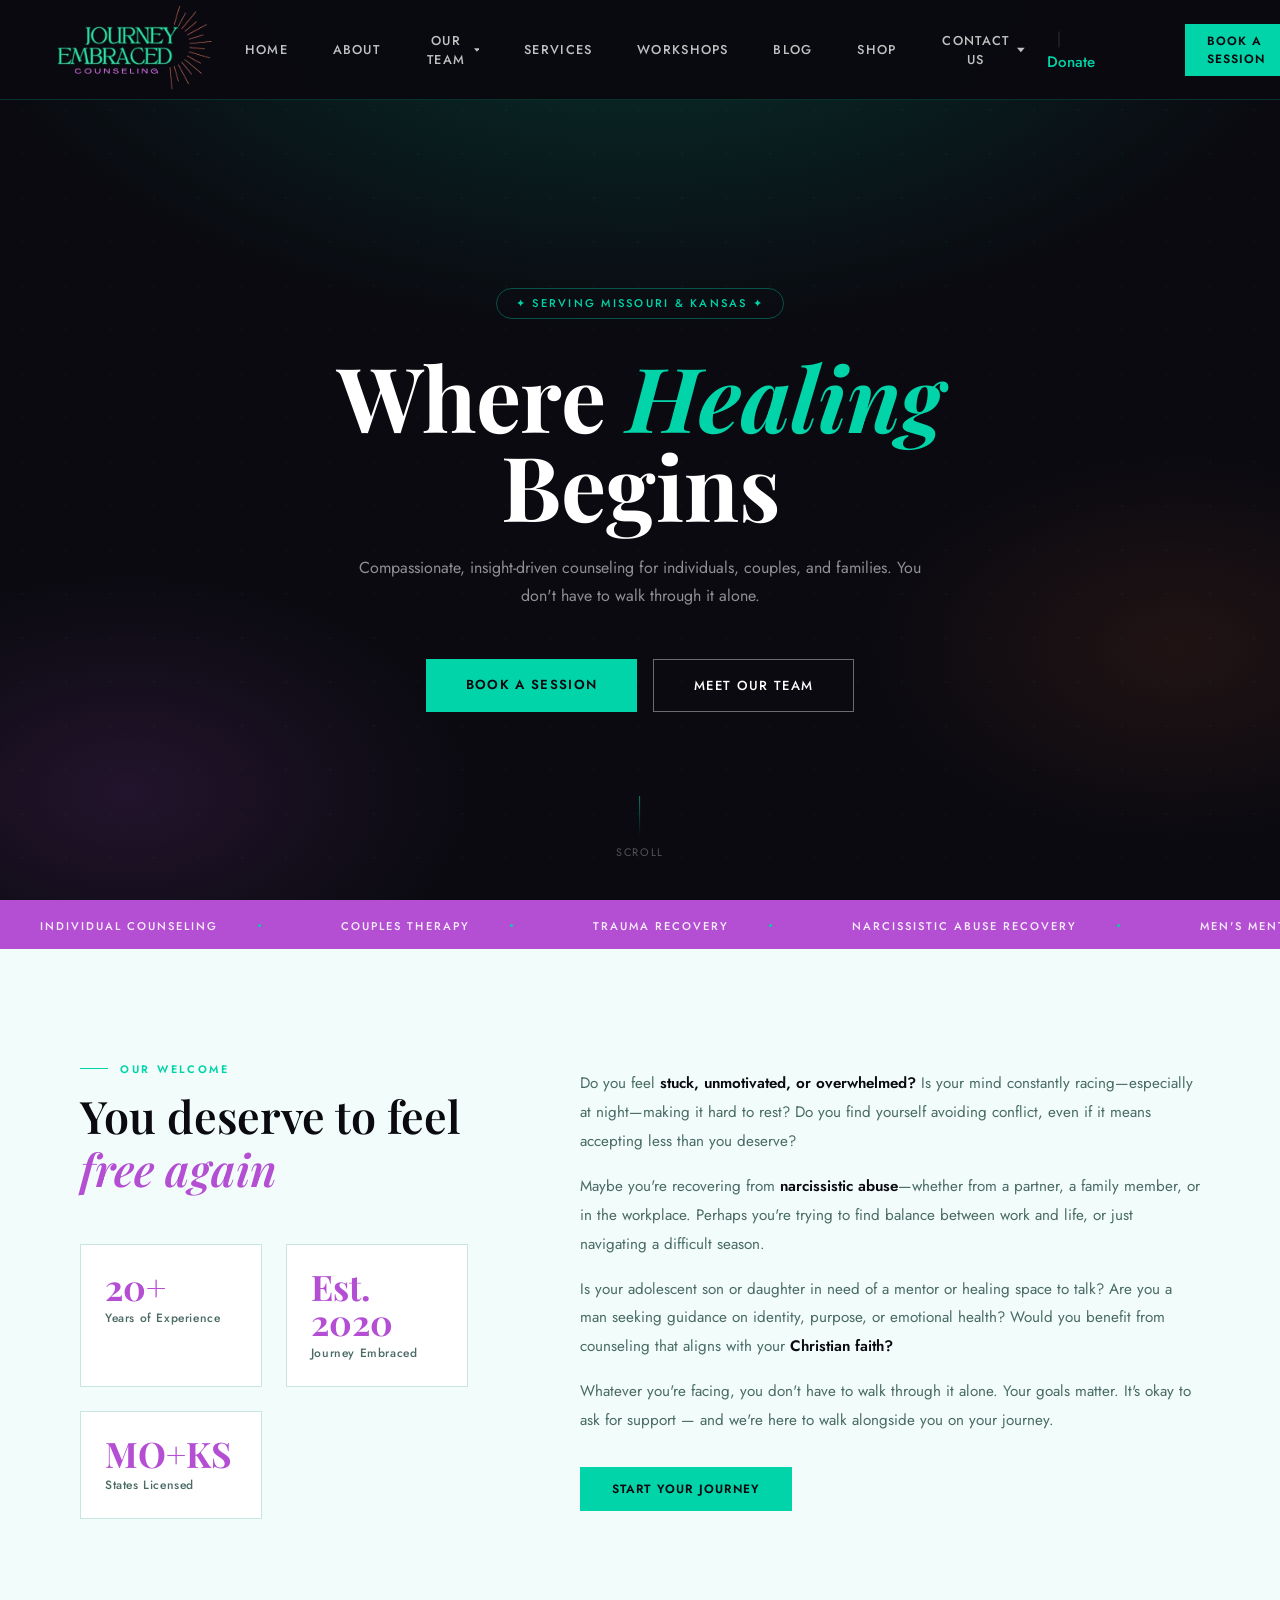
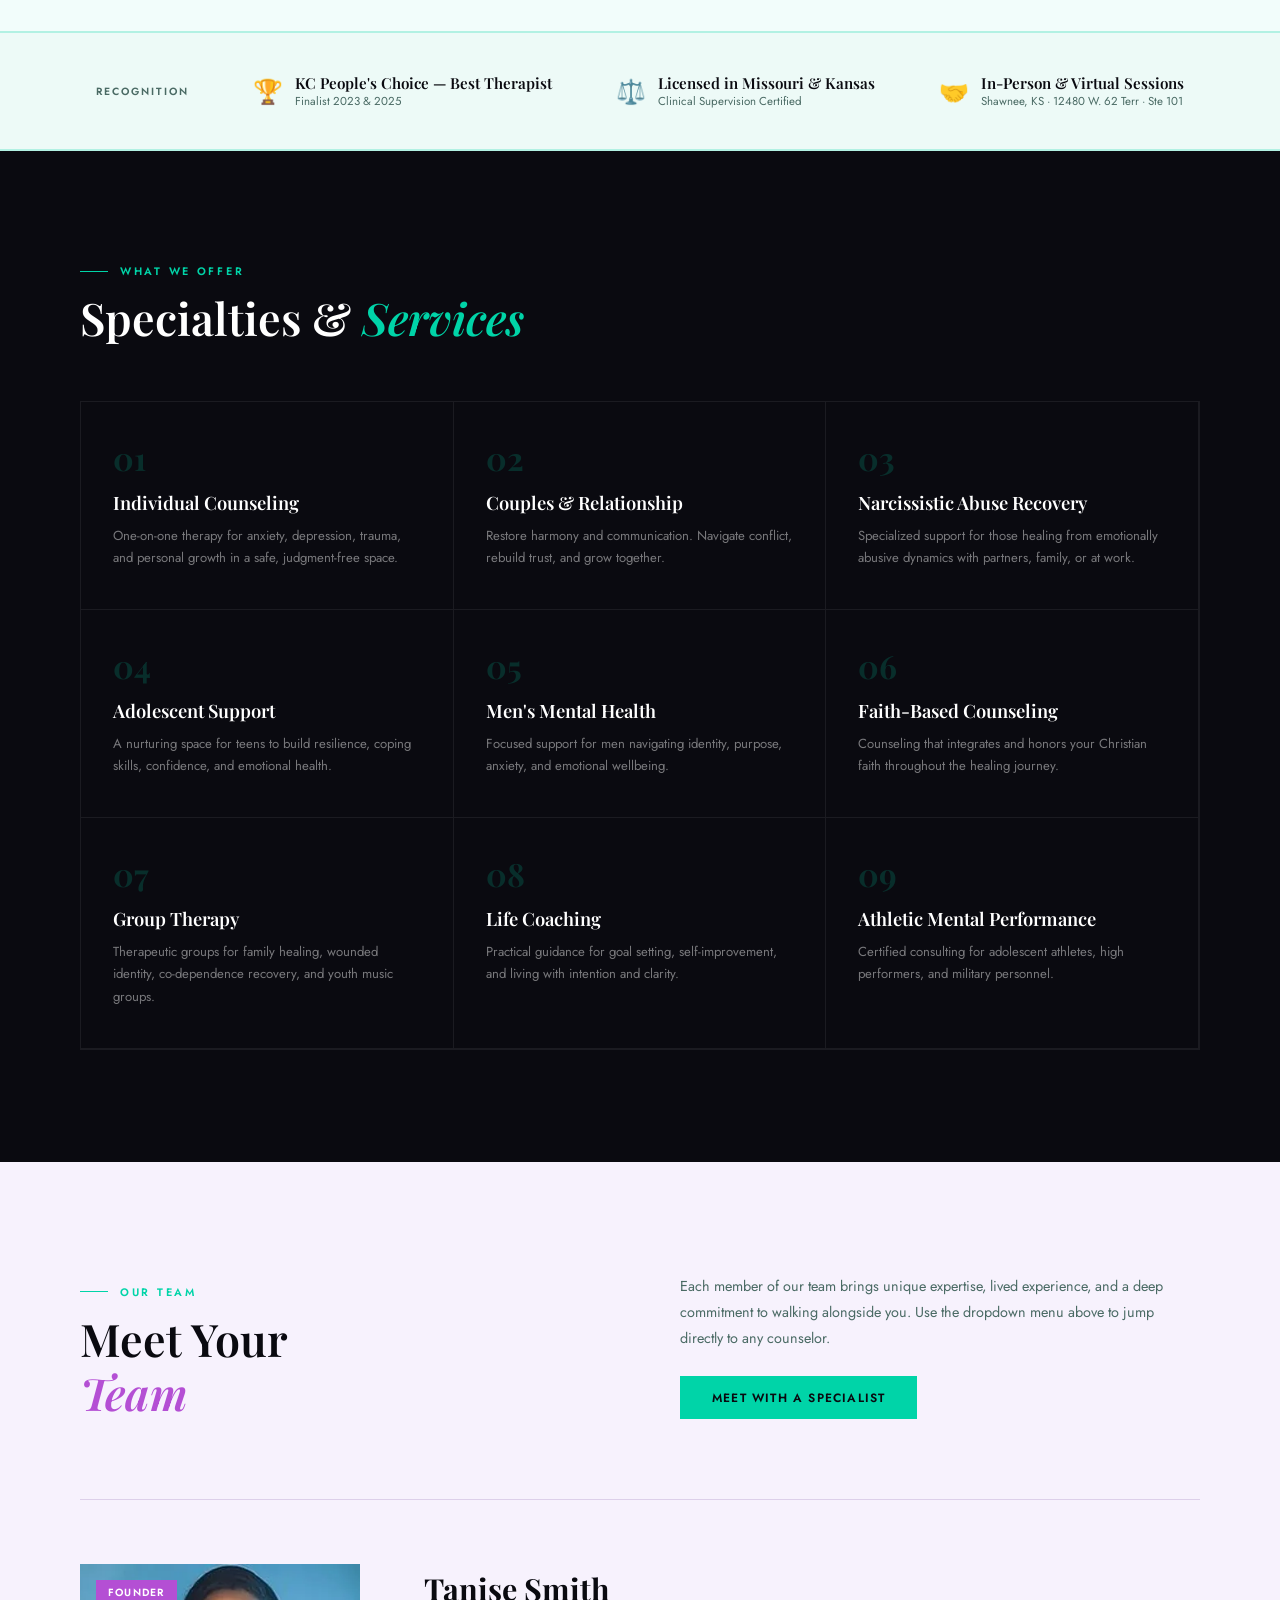
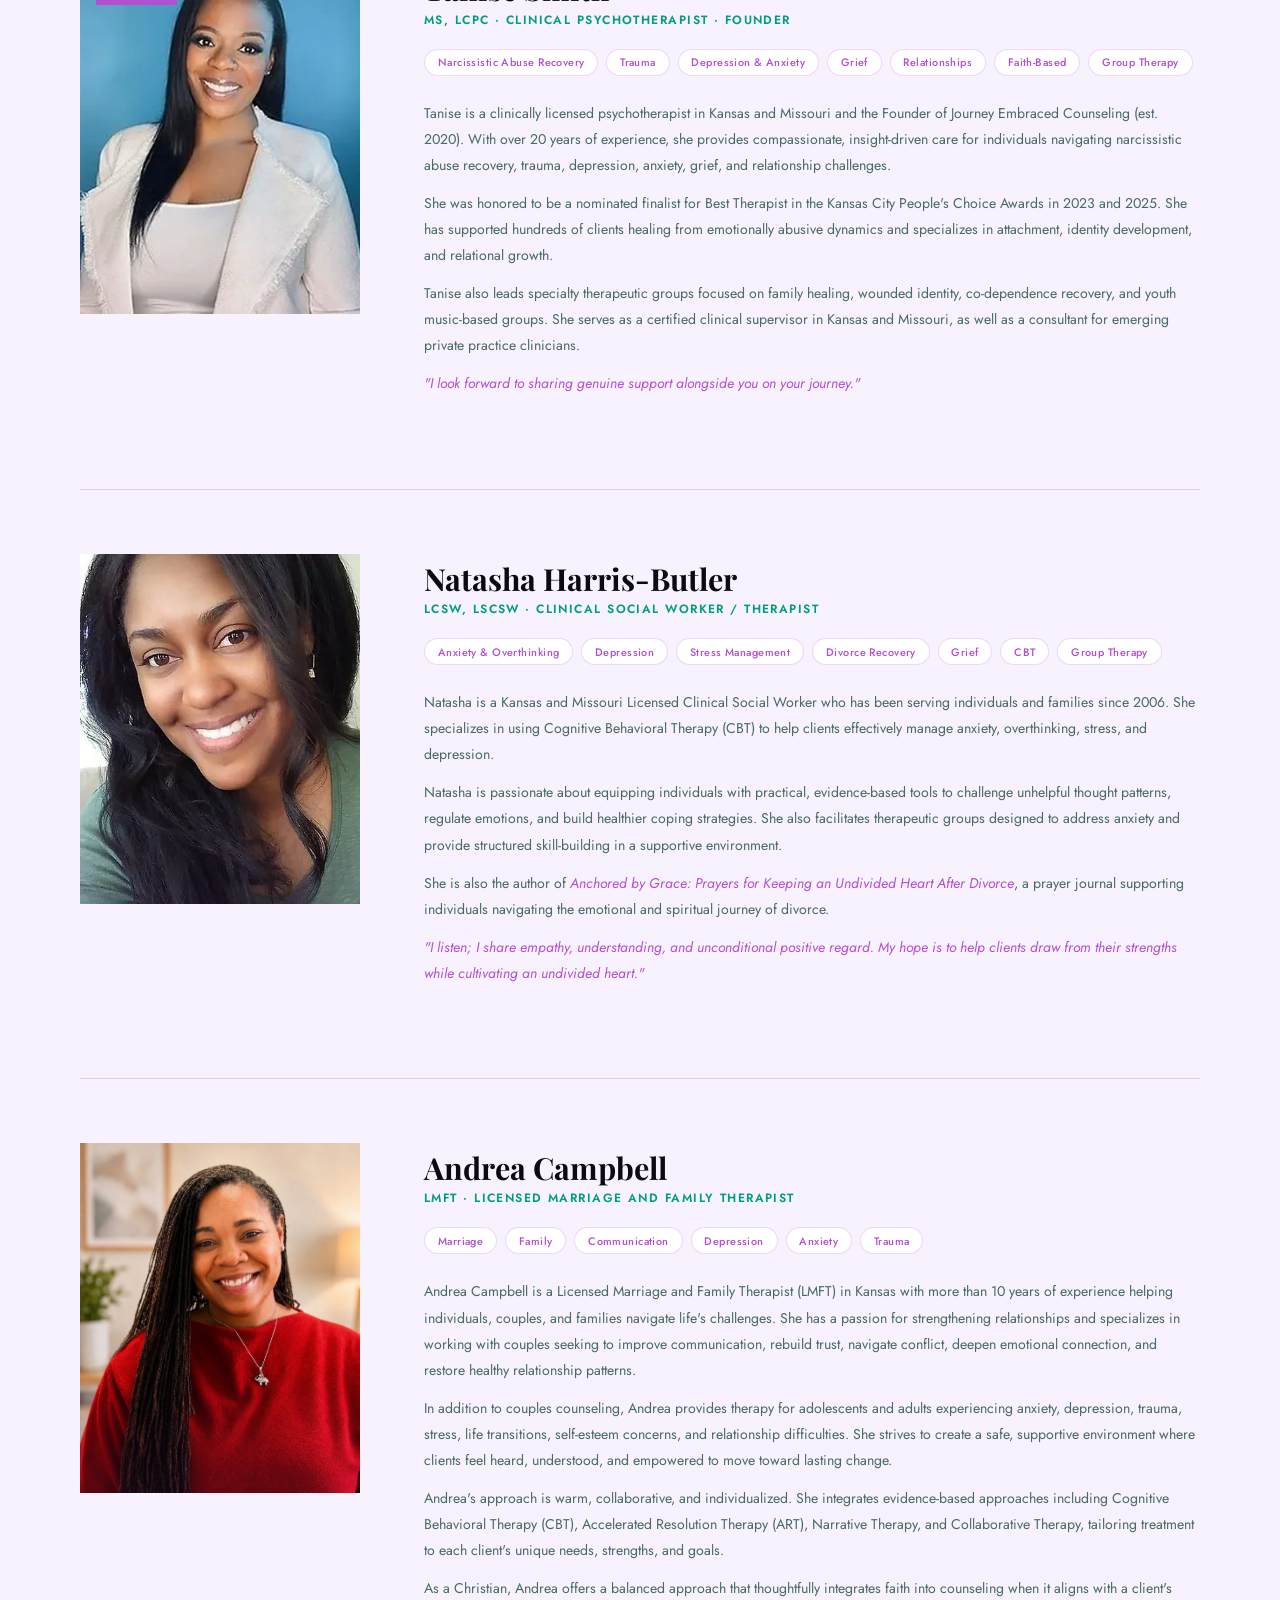
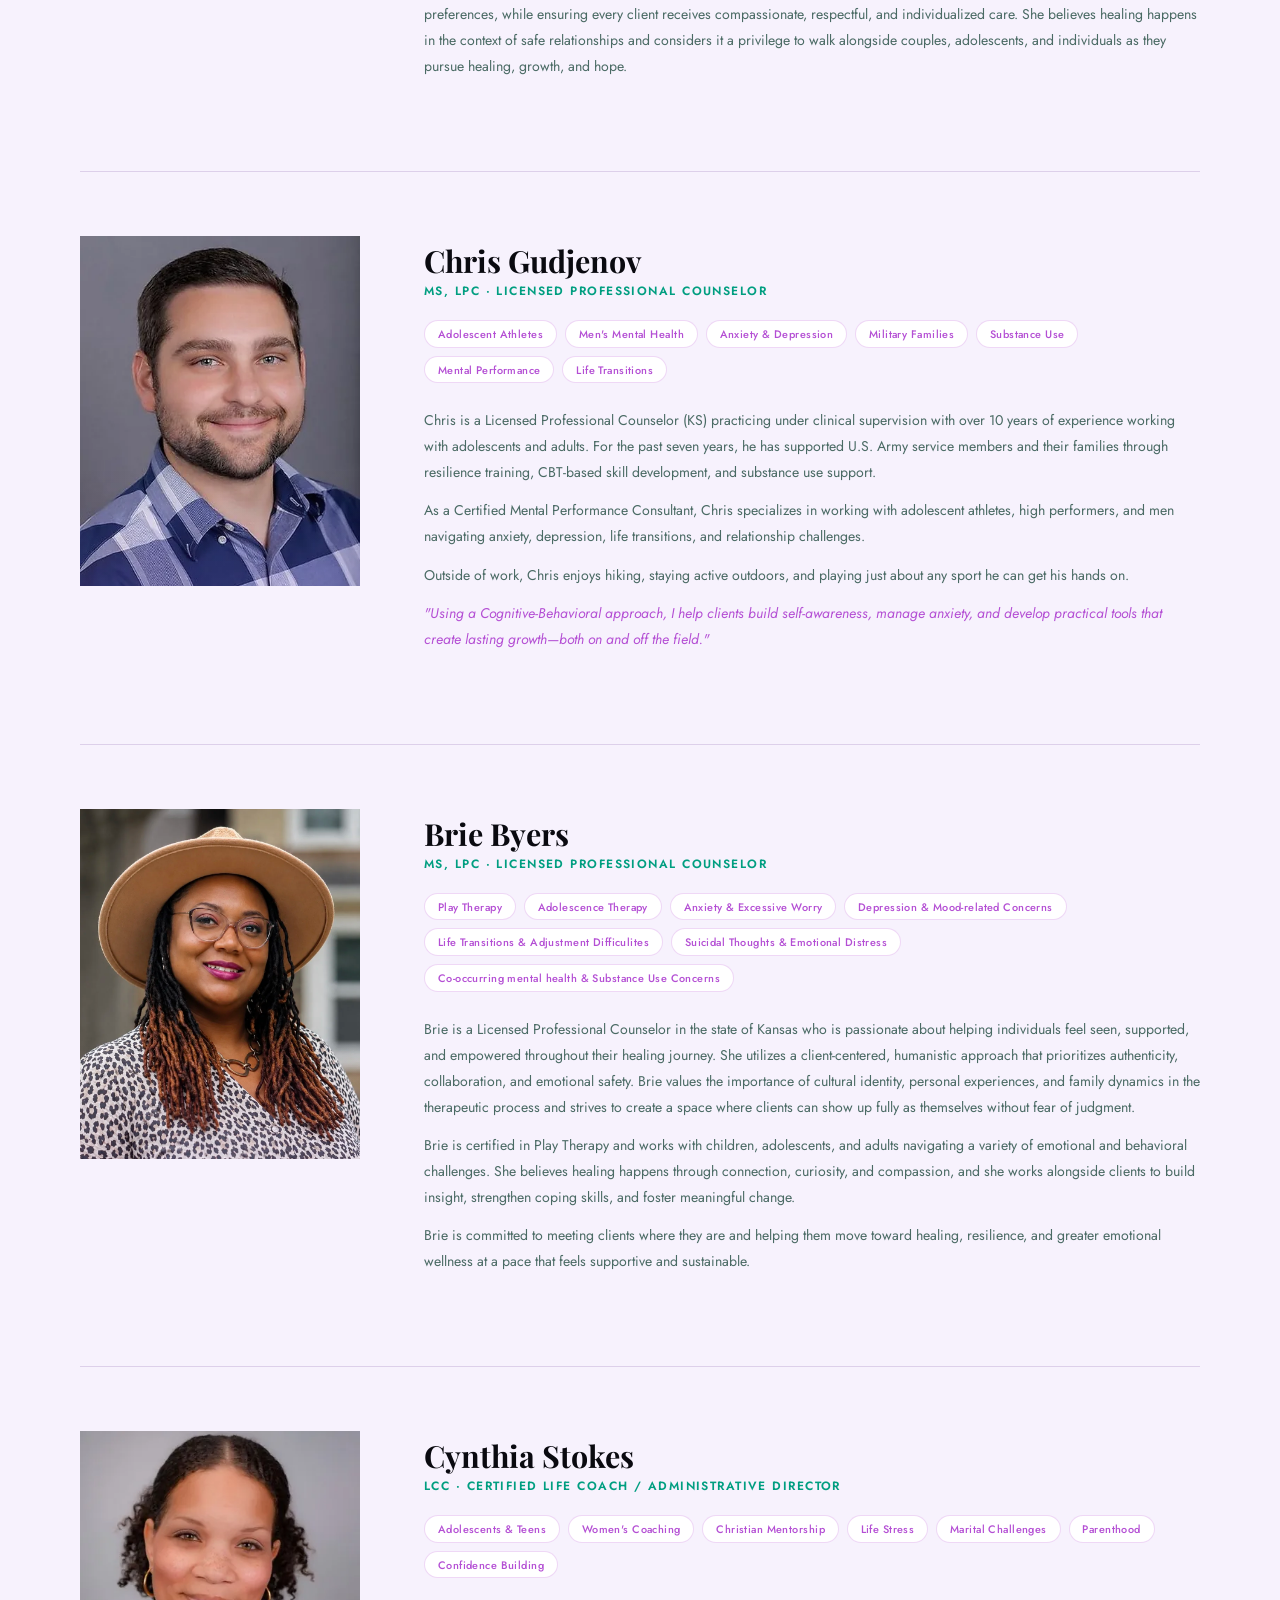
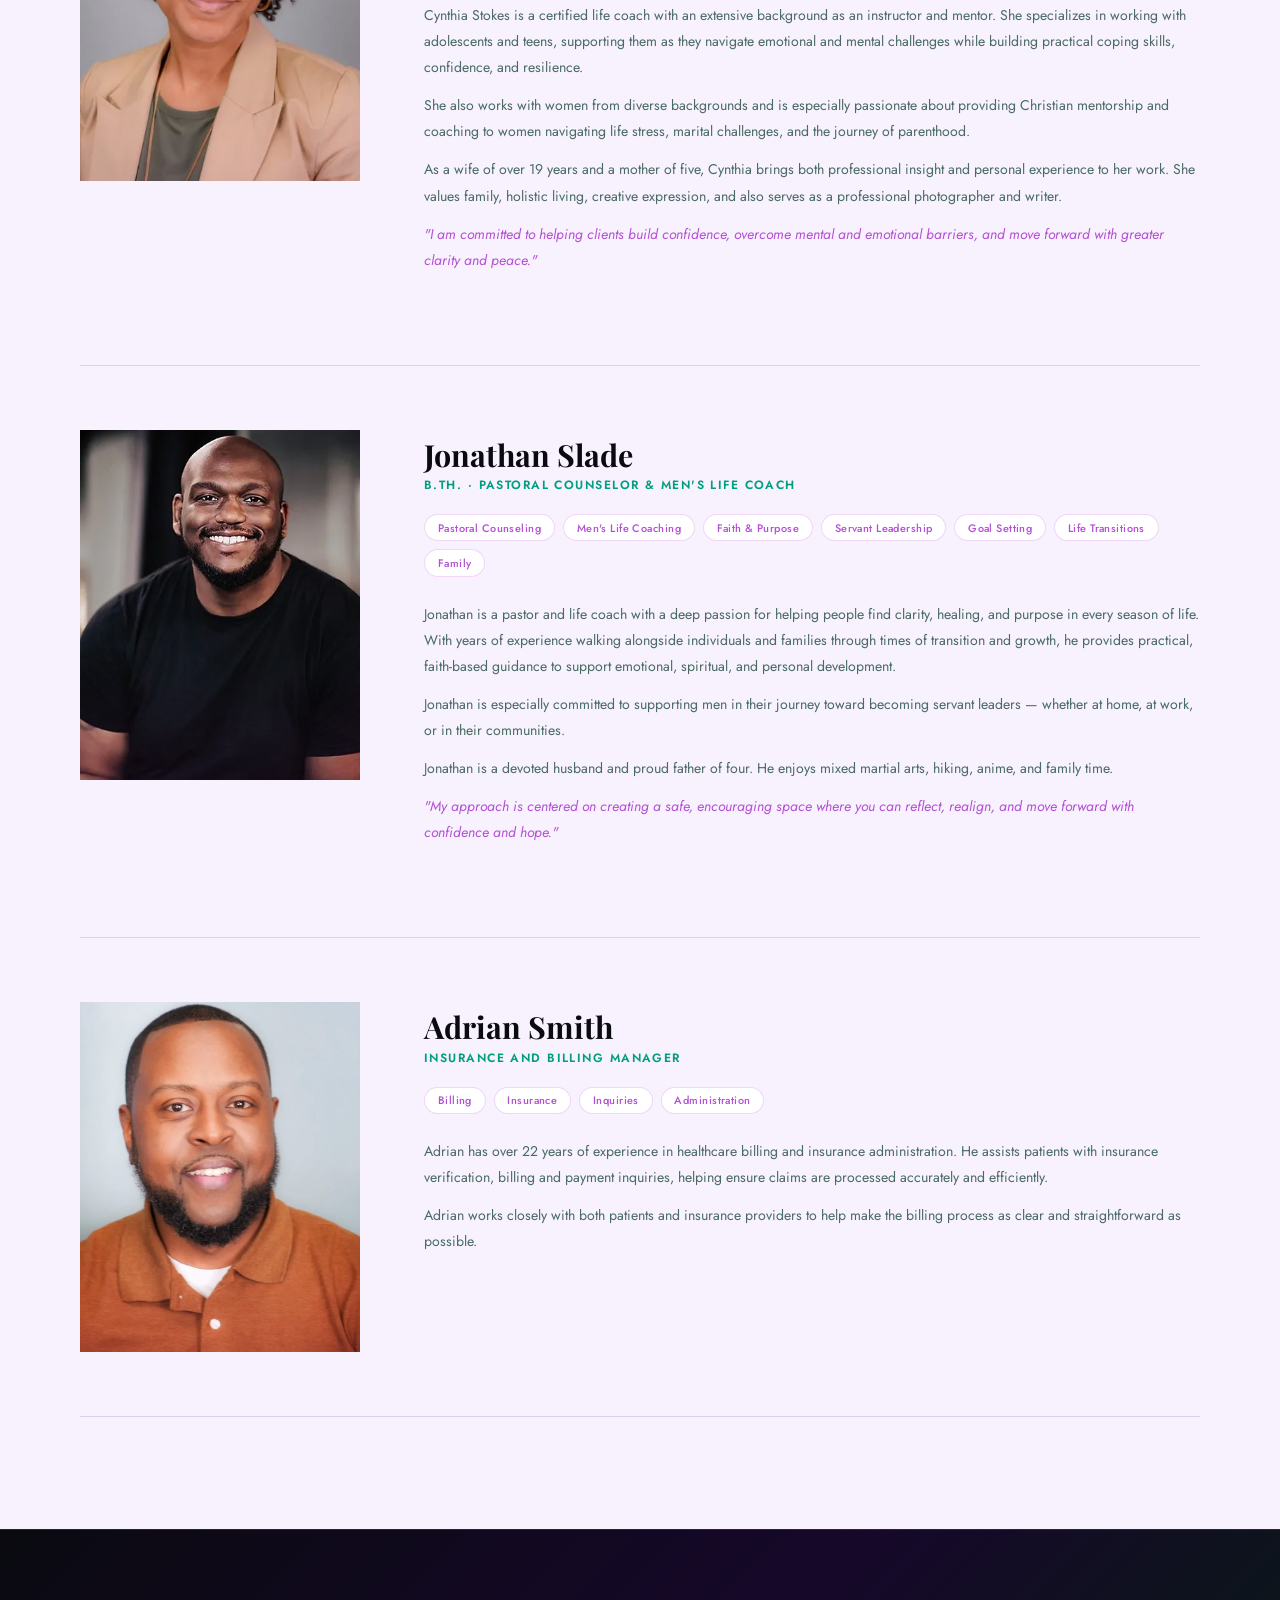
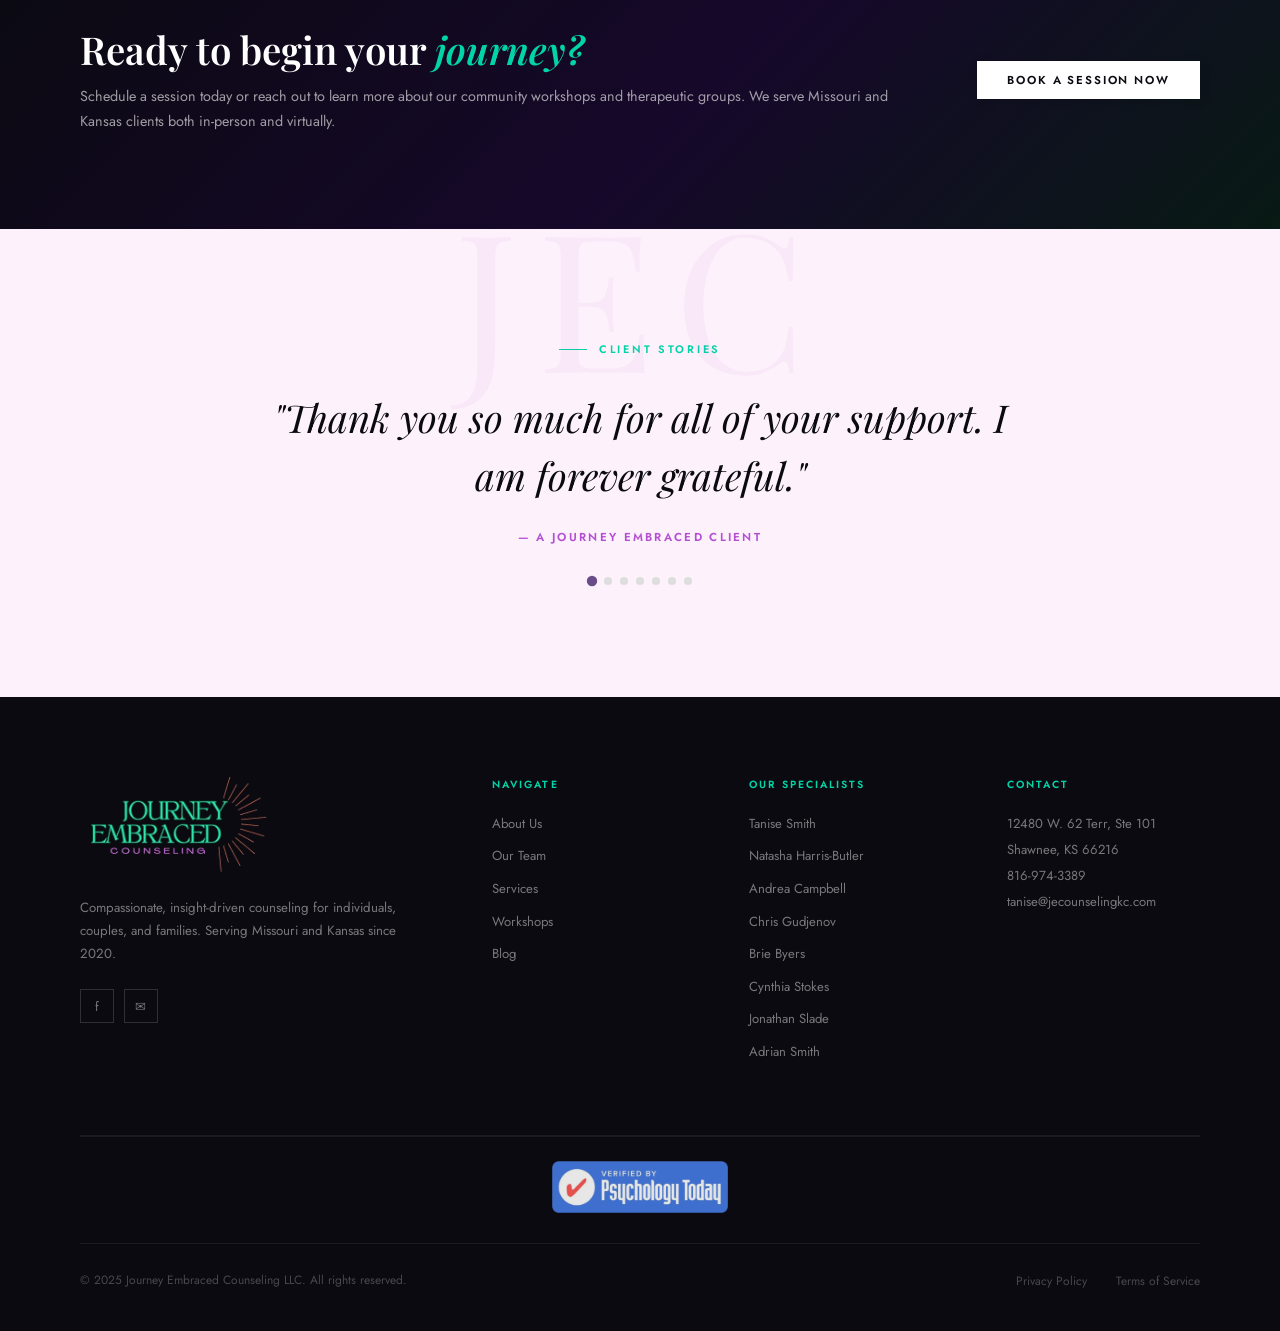
==== commit 224244c0: "Add files via upload" ====
--- a/index.html
+++ b/index.html
@@ -655,7 +655,7 @@
             <div class="counselor-info">
                 <div class="counselor-name">Cynthia Stokes</div>
                 <div class="counselor-cred">
-                    LCC · Certified Life Coach / Administrative Coordinator
+                    LCC · Certified Life Coach / Administrative Director
                 </div>
                 <div class="counselor-specialties">
                     <span class="spec-tag">Adolescents &amp; Teens</span><span class="spec-tag">Women's Coaching</span>
@@ -751,7 +751,7 @@
             <div class="counselor-info">
                 <div class="counselor-name">Adrian Smith</div>
                 <div class="counselor-cred">
-                    Insurance and Billing Specialist
+                    Insurance and Billing Manager
                 </div>
                 <div class="counselor-specialties">
                     <span class="spec-tag">Billing</span><span class="spec-tag">Insurance</span><span
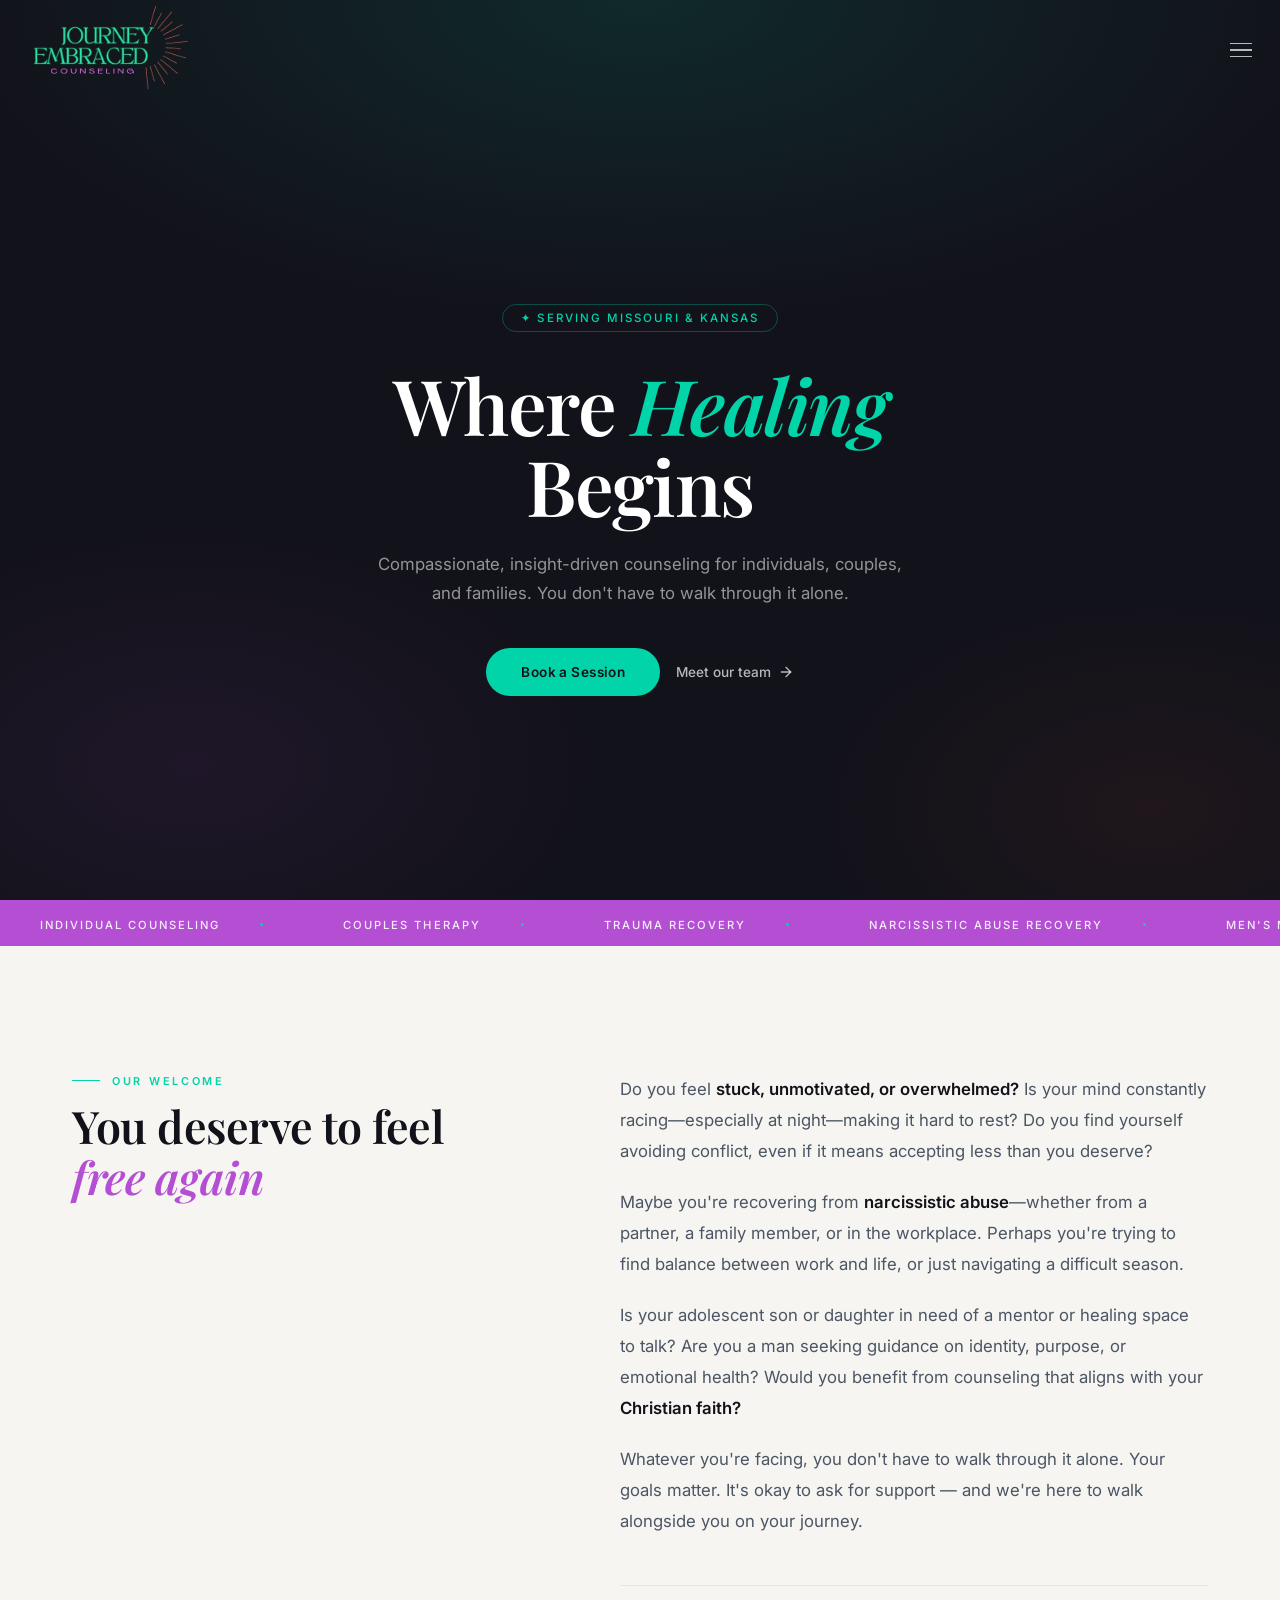
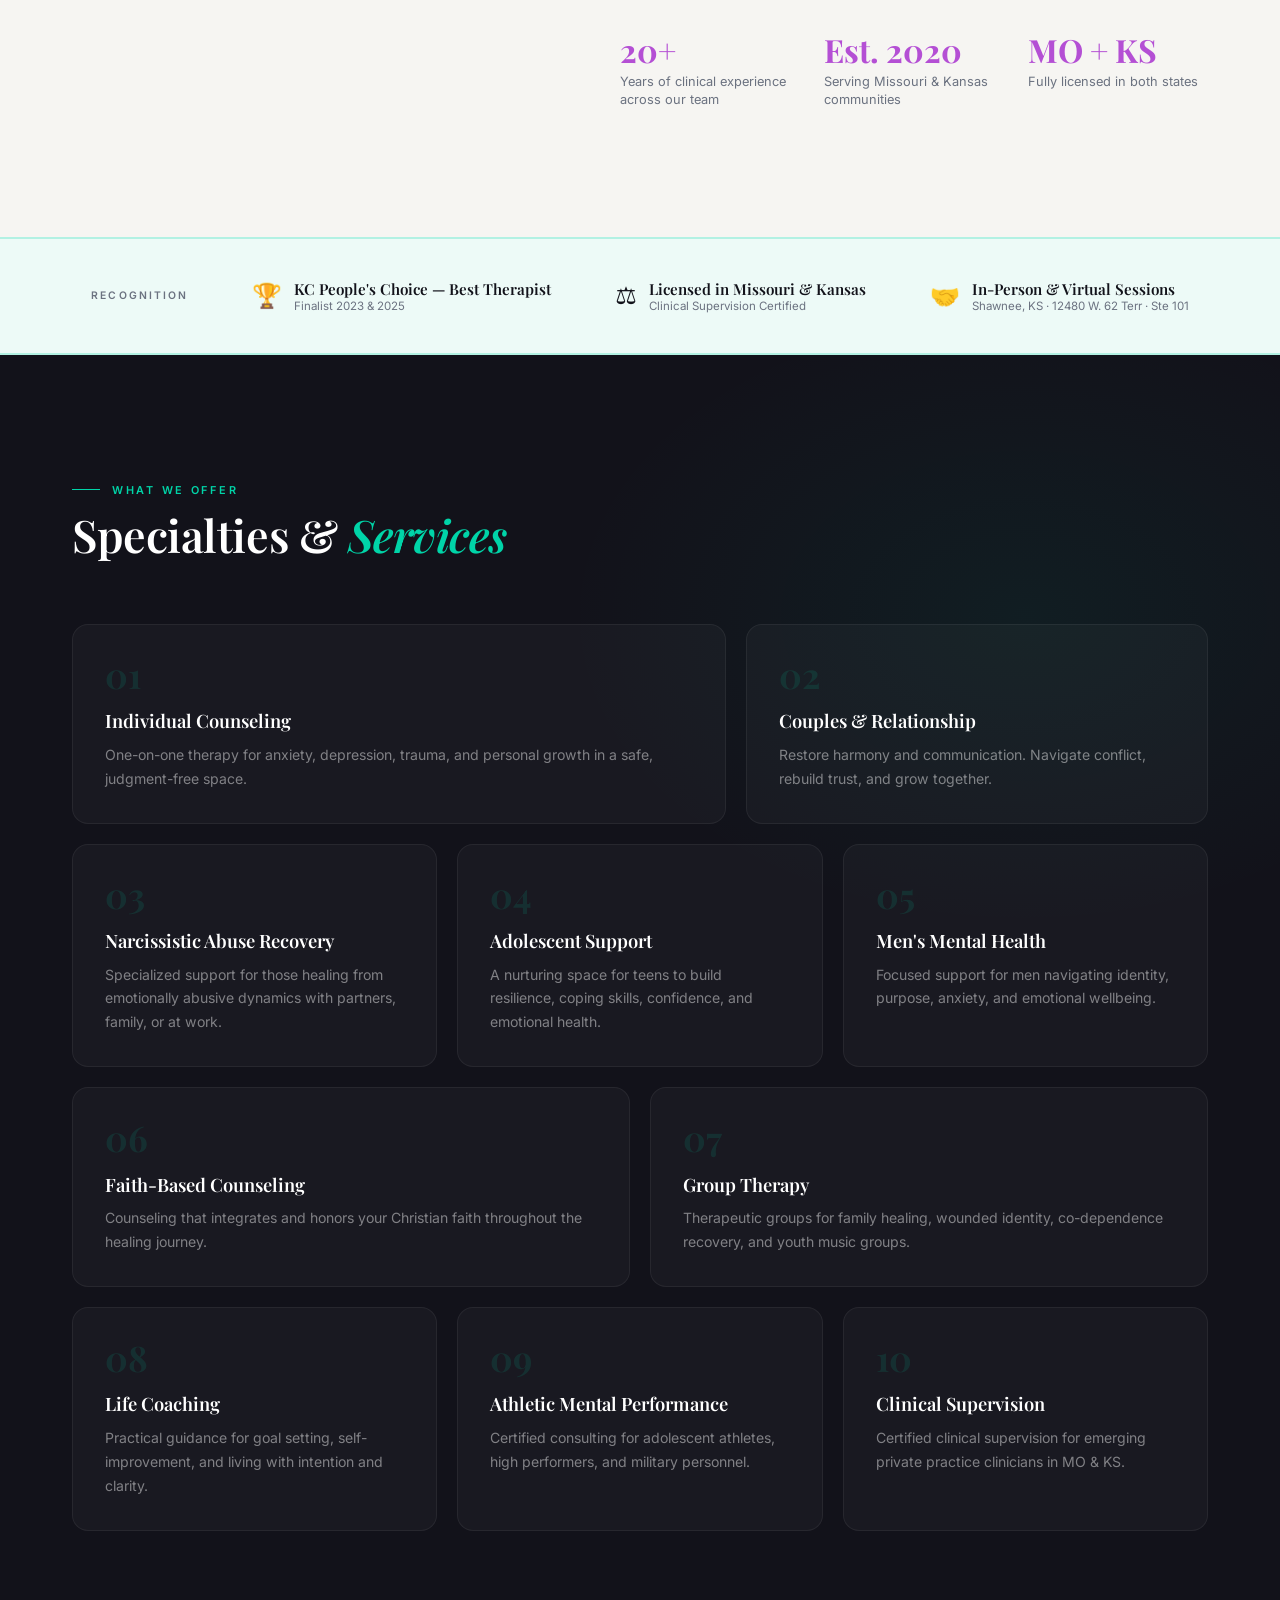
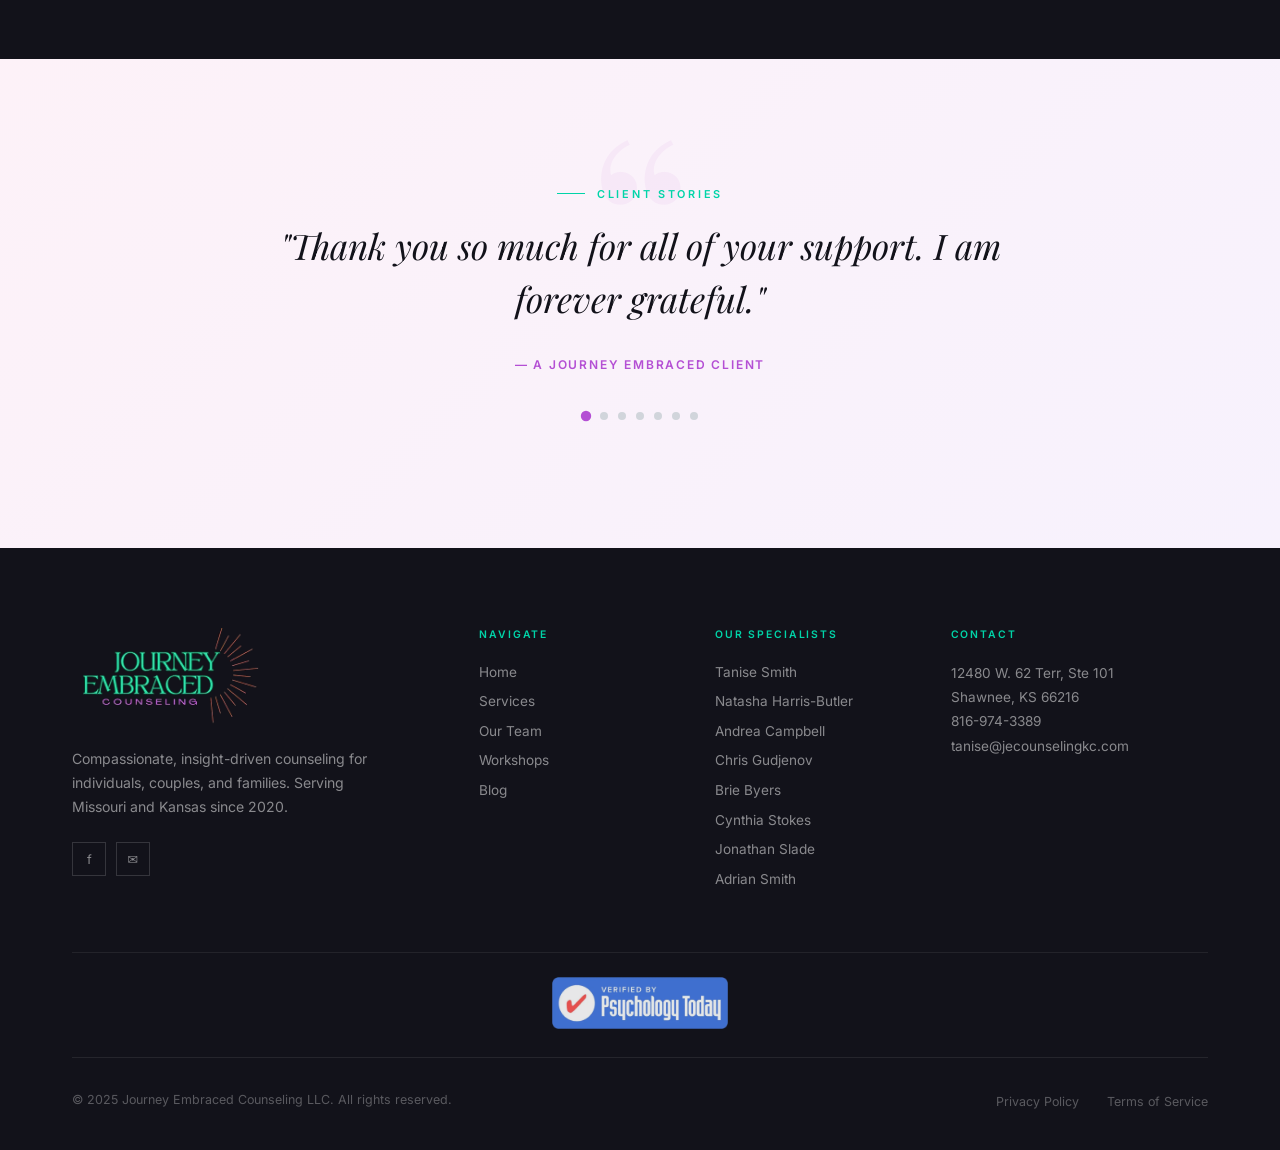
==== commit fecb14ba: "Add files via upload" ====
--- a/index.html
+++ b/index.html
@@ -10,7 +10,7 @@
     <link rel="preconnect" href="https://fonts.googleapis.com" />
     <link rel="preconnect" href="https://fonts.gstatic.com" crossorigin />
     <link
-        href="https://fonts.googleapis.com/css2?family=Playfair+Display:ital,wght@0,400;0,600;0,700;1,400;1,600&family=Jost:wght@300;400;500;600&display=swap"
+        href="https://fonts.googleapis.com/css2?family=Playfair+Display:ital,wght@0,400;0,600;0,700;1,400;1,600&family=Inter:wght@300;400;500;600;700&display=swap"
         rel="stylesheet" />
     <link rel="stylesheet" href="css/styles.css" />
 </head>
@@ -27,76 +27,10 @@
                 <a href="index.html" class="nav-link">Home</a>
             </div>
             <div class="nav-item">
-                <a href="#about" class="nav-link">About</a>
-            </div>
-            <div class="nav-item">
-                <button class="nav-link" id="teamDropBtn" aria-expanded="false" aria-haspopup="true">
-                    Our Team
-                    <svg viewBox="0 0 10 6" aria-hidden="true">
-                        <path d="M0 0l5 6 5-6z" />
-                    </svg>
-                </button>
-                <div class="mega-drop" role="menu">
-                    <a class="drop-card" href="#tanise" role="menuitem">
-                        <img loading="lazy" class="drop-thumb" src="images/profile/tanise.webp" alt="Tanise Smith" />
-                        <div class="drop-info">
-                            <div class="drop-name">Tanise Smith</div>
-                            <div class="drop-role">MS, LCPC · Founder</div>
-                        </div>
-                    </a>
-                    <a class="drop-card" href="#natasha" role="menuitem">
-                        <img loading="lazy" class="drop-thumb" src="images/profile/natasha.webp" alt="Natasha Harris-Butler" />
-                        <div class="drop-info">
-                            <div class="drop-name">Natasha Harris-Butler</div>
-                            <div class="drop-role">LCSW, LSCSW</div>
-                        </div>
-                    </a>
-                    <a class="drop-card" href="#andrea" role="menuitem">
-                        <img loading="lazy" class="drop-thumb" src="images/profile/andrea.webp" alt="Andrea Campbell" />
-                        <div class="drop-info">
-                            <div class="drop-name">Andrea Campbell</div>
-                            <div class="drop-role">LMFT</div>
-                        </div>
-                    </a>
-                    <a class="drop-card" href="#chris" role="menuitem">
-                        <img loading="lazy" class="drop-thumb" src="images/profile/chris.webp" alt="Chris Gudjenov" />
-                        <div class="drop-info">
-                            <div class="drop-name">Chris Gudjenov</div>
-                            <div class="drop-role">MS, LPC · Athletes & Men</div>
-                        </div>
-                    </a>
-                    <a class="drop-card" href="#brie" role="menuitem">
-                        <img loading="lazy" class="drop-thumb" src="images/profile/brie.webp" alt="Brie Byers" />
-                        <div class="drop-info">
-                            <div class="drop-name">Brie Byers</div>
-                            <div class="drop-role">MS, LPC</div>
-                        </div>
-                    </a>
-                    <a class="drop-card" href="#cynthia" role="menuitem">
-                        <img loading="lazy" class="drop-thumb" src="images/profile/cynthia.webp" alt="Cynthia Stokes" />
-                        <div class="drop-info">
-                            <div class="drop-name">Cynthia Stokes</div>
-                            <div class="drop-role">LCC · Life Coach</div>
-                        </div>
-                    </a>
-                    <a class="drop-card" href="#jonathan" role="menuitem">
-                        <img loading="lazy" class="drop-thumb" src="images/profile/jonathan.webp" alt="Jonathan Slade" />
-                        <div class="drop-info">
-                            <div class="drop-name">Jonathan Slade</div>
-                            <div class="drop-role">B.Th. · Pastoral Coach</div>
-                        </div>
-                    </a>
-                    <a class="drop-card" href="#adrian" role="menuitem">
-                        <img loading="lazy" class="drop-thumb" src="images/profile/adrian.webp" alt="Adrian Smith" />
-                        <div class="drop-info">
-                            <div class="drop-name">Adrian Smith</div>
-                            <div class="drop-role">Insurance & Billing Specialist</div>
-                        </div>
-                    </a>
-                </div>
-            </div>
-            <div class="nav-item">
                 <a href="#services" class="nav-link">Services</a>
+            </div>
+            <div class="nav-item">
+                <a href="team.html" class="nav-link">Our Team</a>
             </div>
             <div class="nav-item">
                 <a href="workshops.html" class="nav-link">Workshops</a>
@@ -119,7 +53,7 @@
                         <span class="contact-drop-icon">📧</span>
                         <a href="mailto:tanise@jecounselingkc.com">cstokes&#64;jecounselingkc.com</a>
                     </div>
-                    <div class="contact-drop-row">
+                    <div class="contact-drop-row contact-drop-row--phone">
                         <span class="contact-drop-icon">📞</span>
                         <a href="tel:8169743389">816-974-3389</a>
                     </div>
@@ -145,9 +79,8 @@
             ✕
         </button>
         <a href="index.html">Home</a>
-        <a href="#about">About</a>
-        <a href="#counselors">Our Team</a>
         <a href="#services">Services</a>
+        <a href="team.html">Our Team</a>
         <a href="workshops.html">Workshops</a>
         <a href="blog.html">Blog</a>
         <a href="shop.html">Shop</a>
@@ -158,9 +91,8 @@
     <!-- ══ HERO ══ -->
     <section class="hero">
         <div class="hero-bg" aria-hidden="true"></div>
-        <div class="hero-grid-bg" aria-hidden="true"></div>
-        <div class="hero-content">
-            <div class="hero-tag">✦ Serving Missouri &amp; Kansas ✦</div>
+        <div class="hero-content reveal">
+            <div class="hero-tag">✦ Serving Missouri &amp; Kansas</div>
             <h1>Where <em>Healing</em><br />Begins</h1>
             <p class="hero-sub">
                 Compassionate, insight-driven counseling for individuals,
@@ -169,12 +101,15 @@
             </p>
             <div class="hero-btns">
                 <a href="#" class="btn-gold" id="heroBookBtn">Book a Session</a>
-                <a href="#counselors" class="btn-outline-white">Meet Our Team</a>
-            </div>
-        </div>
-        <div class="hero-scroll" aria-hidden="true">
-            <div class="hero-scroll-line"></div>
-            scroll
+                <a href="team.html" class="btn-text">
+                    Meet our team
+                    <svg viewBox="0 0 24 24" fill="none" stroke="currentColor" stroke-width="2"
+                        stroke-linecap="round" stroke-linejoin="round">
+                        <path d="M5 12h14" />
+                        <path d="m12 5 7 7-7 7" />
+                    </svg>
+                </a>
+            </div>
         </div>
     </section>
 
@@ -206,61 +141,56 @@
 
     <!-- ══ ABOUT ══ -->
     <section class="welcome" id="about">
-        <div class="welcome-left reveal">
-            <div class="section-label">Our Welcome</div>
-            <h2 class="section-title">
-                You deserve to feel<br /><em>free again</em>
-            </h2>
-            <div class="welcome-stat-block">
-                <div class="stat-item">
-                    <div class="stat-num">20+</div>
-                    <div class="stat-label">Years of Experience</div>
-                </div>
-                <div class="stat-item">
-                    <div class="stat-num">Est. 2020</div>
-                    <div class="stat-label">Journey Embraced</div>
-                </div>
-                <!-- Remove once page layout is decent
-                <div class="stat-item">
-                    <div class="stat-num">6</div>
-                    <div class="stat-label">Clinicians</div>
-                </div>
-                -->
-                <div class="stat-item">
-                    <div class="stat-num">MO+KS</div>
-                    <div class="stat-label">States Licensed</div>
-                </div>
-            </div>
-        </div>
-        <div class="welcome-right reveal">
-            <p>
-                Do you feel
-                <strong>stuck, unmotivated, or overwhelmed?</strong> Is your
-                mind constantly racing—especially at night—making it hard to
-                rest? Do you find yourself avoiding conflict, even if it
-                means accepting less than you deserve?
-            </p>
-            <p>
-                Maybe you're recovering from
-                <strong>narcissistic abuse</strong>—whether from a partner,
-                a family member, or in the workplace. Perhaps you're trying
-                to find balance between work and life, or just navigating a
-                difficult season.
-            </p>
-            <p>
-                Is your adolescent son or daughter in need of a mentor or
-                healing space to talk? Are you a man seeking guidance on
-                identity, purpose, or emotional health? Would you benefit
-                from counseling that aligns with your
-                <strong>Christian faith?</strong>
-            </p>
-            <p>
-                Whatever you're facing, you don't have to walk through it
-                alone. Your goals matter. It's okay to ask for support — and
-                we're here to walk alongside you on your journey.
-            </p>
-            <div class="cta-wrap">
-                <a href="#" class="btn-teal" id="welcomeBookBtn">Start Your Journey</a>
+        <div class="container">
+            <div class="welcome-grid">
+                <div class="welcome-left reveal">
+                    <div class="section-label">Our Welcome</div>
+                    <h2 class="section-title">
+                        You deserve to feel<br /><em>free again</em>
+                    </h2>
+                </div>
+                <div class="welcome-right reveal">
+                    <p>
+                        Do you feel
+                        <strong>stuck, unmotivated, or overwhelmed?</strong> Is your
+                        mind constantly racing—especially at night—making it hard to
+                        rest? Do you find yourself avoiding conflict, even if it
+                        means accepting less than you deserve?
+                    </p>
+                    <p>
+                        Maybe you're recovering from
+                        <strong>narcissistic abuse</strong>—whether from a partner,
+                        a family member, or in the workplace. Perhaps you're trying
+                        to find balance between work and life, or just navigating a
+                        difficult season.
+                    </p>
+                    <p>
+                        Is your adolescent son or daughter in need of a mentor or
+                        healing space to talk? Are you a man seeking guidance on
+                        identity, purpose, or emotional health? Would you benefit
+                        from counseling that aligns with your
+                        <strong>Christian faith?</strong>
+                    </p>
+                    <p>
+                        Whatever you're facing, you don't have to walk through it
+                        alone. Your goals matter. It's okay to ask for support — and
+                        we're here to walk alongside you on your journey.
+                    </p>
+                    <div class="welcome-stat-block">
+                        <div class="stat-item">
+                            <div class="stat-num">20+</div>
+                            <div class="stat-label">Years of clinical experience across our team</div>
+                        </div>
+                        <div class="stat-item">
+                            <div class="stat-num">Est. 2020</div>
+                            <div class="stat-label">Serving Missouri &amp; Kansas communities</div>
+                        </div>
+                        <div class="stat-item">
+                            <div class="stat-num">MO + KS</div>
+                            <div class="stat-label">Fully licensed in both states</div>
+                        </div>
+                    </div>
+                </div>
             </div>
         </div>
     </section>
@@ -301,10 +231,13 @@
 
     <!-- ══ SERVICES ══ -->
     <section class="services" id="services">
+        <div class="container">
+        <div class="services-header">
         <div class="section-label">What We Offer</div>
         <h2 class="section-title services-title">
             Specialties &amp; <em>Services</em>
         </h2>
+        </div>
         <div class="services-grid">
             <div class="svc-card reveal">
                 <div class="svc-num">01</div>
@@ -378,487 +311,44 @@
                     performers, and military personnel.
                 </p>
             </div>
-        </div>
-    </section>
-
-    <!-- ══ COUNSELORS ══ -->
-    <section class="counselors" id="counselors">
-        <div class="counselors-intro">
-            <div class="reveal">
-                <div class="section-label">Our Team</div>
-                <h2 class="section-title">Meet Your<br /><em>Team</em></h2>
-            </div>
-            <div class="reveal">
-                <p class="counselors-intro-text">
-                    Each member of our team brings unique expertise, lived
-                    experience, and a deep commitment to walking alongside
-                    you. Use the dropdown menu above to jump directly to any
-                    counselor.
-                </p>
-                <a href="#" class="btn-teal" id="teamBookBtn">Meet With a Specialist</a>
-            </div>
-        </div>
-
-        <div class="counselor-section reveal" id="tanise">
-            <div class="counselor-photo-col">
-                <div class="counselor-photo-wrap">
-                    <span class="counselor-badge">Founder</span>
-                    <img loading="lazy" class="counselor-photo" src="images/profile/tanise.webp" alt="Tanise Smith, MS LCPC" />
-                </div>
-            </div>
-            <div class="counselor-info">
-                <div class="counselor-name">Tanise Smith</div>
-                <div class="counselor-cred">
-                    MS, LCPC · Clinical Psychotherapist · Founder
-                </div>
-                <div class="counselor-specialties">
-                    <span class="spec-tag">Narcissistic Abuse Recovery</span><span class="spec-tag">Trauma</span>
-                    <span class="spec-tag">Depression &amp; Anxiety</span><span class="spec-tag">Grief</span>
-                    <span class="spec-tag">Relationships</span><span class="spec-tag">Faith-Based</span>
-                    <span class="spec-tag">Group Therapy</span>
-                </div>
-                <div class="counselor-bio">
-                    <p>
-                        Tanise is a clinically licensed psychotherapist in
-                        Kansas and Missouri and the Founder of Journey
-                        Embraced Counseling (est. 2020). With over 20 years
-                        of experience, she provides compassionate,
-                        insight-driven care for individuals navigating
-                        narcissistic abuse recovery, trauma, depression,
-                        anxiety, grief, and relationship challenges.
-                    </p>
-                    <p>
-                        She was honored to be a nominated finalist for Best
-                        Therapist in the Kansas City People's Choice Awards
-                        in 2023 and 2025. She has supported hundreds of
-                        clients healing from emotionally abusive dynamics
-                        and specializes in attachment, identity development,
-                        and relational growth.
-                    </p>
-                    <p>
-                        Tanise also leads specialty therapeutic groups
-                        focused on family healing, wounded identity,
-                        co-dependence recovery, and youth music-based
-                        groups. She serves as a certified clinical
-                        supervisor in Kansas and Missouri, as well as a
-                        consultant for emerging private practice clinicians.
-                    </p>
-                    <p>
-                        <em>"I look forward to sharing genuine support
-                            alongside you on your journey."</em>
-                    </p>
-                </div>
-            </div>
-        </div>
-
-        <div class="counselor-section reveal" id="natasha">
-            <div class="counselor-photo-col">
-                <div class="counselor-photo-wrap">
-                    <img loading="lazy" class="counselor-photo" src="images/profile/natasha.webp"
-                        alt="Natasha Harris-Butler, LCSW LSCSW" />
-                </div>
-            </div>
-            <div class="counselor-info">
-                <div class="counselor-name">Natasha Harris-Butler</div>
-                <div class="counselor-cred">
-                    LCSW, LSCSW · Clinical Social Worker / Therapist
-                </div>
-                <div class="counselor-specialties">
-                    <span class="spec-tag">Anxiety &amp; Overthinking</span><span class="spec-tag">Depression</span>
-                    <span class="spec-tag">Stress Management</span><span class="spec-tag">Divorce Recovery</span>
-                    <span class="spec-tag">Grief</span><span class="spec-tag">CBT</span><span class="spec-tag">Group
-                        Therapy</span>
-                </div>
-                <div class="counselor-bio">
-                    <p>
-                        Natasha is a Kansas and Missouri Licensed Clinical
-                        Social Worker who has been serving individuals and
-                        families since 2006. She specializes in using
-                        Cognitive Behavioral Therapy (CBT) to help clients
-                        effectively manage anxiety, overthinking, stress,
-                        and depression.
-                    </p>
-                    <p>
-                        Natasha is passionate about equipping individuals
-                        with practical, evidence-based tools to challenge
-                        unhelpful thought patterns, regulate emotions, and
-                        build healthier coping strategies. She also
-                        facilitates therapeutic groups designed to address
-                        anxiety and provide structured skill-building in a
-                        supportive environment.
-                    </p>
-                    <p>
-                        She is also the author of
-                        <em>Anchored by Grace: Prayers for Keeping an
-                            Undivided Heart After Divorce</em>, a prayer journal supporting individuals
-                        navigating the emotional and spiritual journey of
-                        divorce.
-                    </p>
-                    <p>
-                        <em>"I listen; I share empathy, understanding, and
-                            unconditional positive regard. My hope is to
-                            help clients draw from their strengths while
-                            cultivating an undivided heart."</em>
-                    </p>
-                </div>
-            </div>
-        </div>
-
-        <div class="counselor-section reveal" id="andrea">
-            <div class="counselor-photo-col">
-                <div class="counselor-photo-wrap">
-                    <img loading="lazy" class="counselor-photo" src="images/profile/andrea.webp" alt="Andrea Campbell, LMFT" />
-                </div>
-            </div>
-            <div class="counselor-info">
-                <div class="counselor-name">Andrea Campbell</div>
-                <div class="counselor-cred">
-                    LMFT · Licensed Marriage and Family Therapist
-                </div>
-                <div class="counselor-specialties">
-                    <span class="spec-tag">Marriage</span><span class="spec-tag">Family</span>
-                    <span class="spec-tag">Communication</span><span class="spec-tag">Depression</span>
-                    <span class="spec-tag">Anxiety</span><span class="spec-tag">Trauma</span>
-                </div>
-                <div class="counselor-bio">
-                    <p>
-                        Andrea Campbell is a Licensed Marriage and Family Therapist (LMFT)
-                        in Kansas with more than 10 years of experience helping individuals,
-                        couples, and families navigate life's challenges. She has a passion
-                        for strengthening relationships and specializes in working with couples
-                        seeking to improve communication, rebuild trust, navigate conflict,
-                        deepen emotional connection, and restore healthy relationship patterns.
-                    </p>
-                    <p>
-                        In addition to couples counseling, Andrea provides therapy for adolescents
-                        and adults experiencing anxiety, depression, trauma, stress, life transitions,
-                        self-esteem concerns, and relationship difficulties. She strives to create a safe,
-                        supportive environment where clients feel heard, understood, and empowered to move
-                        toward lasting change.
-                    </p>
-                    <p>
-                        Andrea's approach is warm, collaborative, and individualized. She integrates
-                        evidence-based approaches including Cognitive Behavioral Therapy (CBT),
-                        Accelerated Resolution Therapy (ART), Narrative Therapy, and Collaborative Therapy,
-                        tailoring treatment to each client's unique needs, strengths, and goals.
-                    </p>
-                    <p>
-                        As a Christian, Andrea offers a balanced approach that thoughtfully integrates faith into
-                        counseling when it aligns with a client's preferences, while ensuring every client receives
-                        compassionate, respectful, and individualized care. She believes healing happens in the context
-                        of safe relationships and considers it a privilege to walk alongside couples, adolescents, and
-                        individuals as they pursue healing, growth, and hope.
-                    </p>
-                </div>
-            </div>
-        </div>
-
-        <div class="counselor-section reveal" id="chris">
-            <div class="counselor-photo-col">
-                <div class="counselor-photo-wrap">
-                    <img loading="lazy" class="counselor-photo" src="images/profile/chris.webp" alt="Chris Gudjenov, LPC" />
-                </div>
-            </div>
-            <div class="counselor-info">
-                <div class="counselor-name">Chris Gudjenov</div>
-                <div class="counselor-cred">
-                    MS, LPC · Licensed Professional Counselor
-                </div>
-                <div class="counselor-specialties">
-                    <span class="spec-tag">Adolescent Athletes</span><span class="spec-tag">Men's Mental Health</span>
-                    <span class="spec-tag">Anxiety &amp; Depression</span><span class="spec-tag">Military
-                        Families</span>
-                    <span class="spec-tag">Substance Use</span><span class="spec-tag">Mental Performance</span>
-                    <span class="spec-tag">Life Transitions</span>
-                </div>
-                <div class="counselor-bio">
-                    <p>
-                        Chris is a Licensed Professional Counselor (KS)
-                        practicing under clinical supervision with over 10
-                        years of experience working with adolescents and
-                        adults. For the past seven years, he has supported
-                        U.S. Army service members and their families through
-                        resilience training, CBT-based skill development,
-                        and substance use support.
-                    </p>
-                    <p>
-                        As a Certified Mental Performance Consultant, Chris
-                        specializes in working with adolescent athletes,
-                        high performers, and men navigating anxiety,
-                        depression, life transitions, and relationship
-                        challenges.
-                    </p>
-                    <p>
-                        Outside of work, Chris enjoys hiking, staying active
-                        outdoors, and playing just about any sport he can
-                        get his hands on.
-                    </p>
-                    <p>
-                        <em>"Using a Cognitive-Behavioral approach, I help
-                            clients build self-awareness, manage anxiety,
-                            and develop practical tools that create lasting
-                            growth—both on and off the field."</em>
-                    </p>
-                </div>
-            </div>
-        </div>
-
-        <div class="counselor-section reveal" id="brie">
-            <div class="counselor-photo-col">
-                <div class="counselor-photo-wrap">
-                    <img loading="lazy" class="counselor-photo" src="images/profile/brie.webp" alt="Brie Byers, MS LPC" />
-                </div>
-            </div>
-            <div class="counselor-info">
-                <div class="counselor-name">Brie Byers</div>
-                <div class="counselor-cred">
-                    MS, LPC · Licensed Professional Counselor
-                </div>
-                <div class="counselor-specialties">
-                    <span class="spec-tag">Play Therapy</span><span class="spec-tag">Adolescence Therapy</span>
-                    <span class="spec-tag">Anxiety &amp; Excessive Worry</span><span class="spec-tag">Depression &amp;
-                        Mood-related Concerns</span>
-                    <span class="spec-tag">Life Transitions &amp; Adjustment Difficulites</span><span
-                        class="spec-tag">Suicidal Thoughts &amp;
-                        Emotional Distress</span>
-                    <span class="spec-tag">Co-occurring mental health &amp; Substance Use Concerns</span>
-                </div>
-                <div class="counselor-bio">
-                    <p>
-                        Brie is a Licensed Professional Counselor in the state of Kansas who is passionate about helping
-                        individuals feel seen, supported, and empowered throughout their healing journey. She utilizes a
-                        client-centered, humanistic approach that prioritizes authenticity, collaboration, and emotional
-                        safety. Brie values the importance of cultural identity, personal experiences, and family
-                        dynamics in the therapeutic process and strives to create a space where clients can show up
-                        fully as themselves without fear of judgment.
-                    </p>
-                    <p>
-                        Brie is certified in Play Therapy and works with children, adolescents, and adults navigating
-                        a variety of emotional and behavioral challenges. She believes healing happens through
-                        connection, curiosity, and compassion, and she works alongside clients to build insight,
-                        strengthen coping skills, and foster meaningful change.
-                    </p>
-                    <p>
-                        Brie is committed to meeting clients where they are and helping them move toward healing,
-                        resilience, and greater emotional wellness at a pace that feels supportive and sustainable.
-                    </p>
-                </div>
-            </div>
-        </div>
-
-        <div class="counselor-section reveal" id="cynthia">
-            <div class="counselor-photo-col">
-                <div class="counselor-photo-wrap">
-                    <img loading="lazy" class="counselor-photo" src="images/profile/cynthia.webp" alt="Cynthia Stokes, LCC" />
-                </div>
-            </div>
-            <div class="counselor-info">
-                <div class="counselor-name">Cynthia Stokes</div>
-                <div class="counselor-cred">
-                    LCC · Certified Life Coach / Administrative Director
-                </div>
-                <div class="counselor-specialties">
-                    <span class="spec-tag">Adolescents &amp; Teens</span><span class="spec-tag">Women's Coaching</span>
-                    <span class="spec-tag">Christian Mentorship</span><span class="spec-tag">Life Stress</span>
-                    <span class="spec-tag">Marital Challenges</span><span class="spec-tag">Parenthood</span>
-                    <span class="spec-tag">Confidence Building</span>
-                </div>
-                <div class="counselor-bio">
-                    <p>
-                        Cynthia Stokes is a certified life coach with an
-                        extensive background as an instructor and mentor.
-                        She specializes in working with adolescents and
-                        teens, supporting them as they navigate emotional
-                        and mental challenges while building practical
-                        coping skills, confidence, and resilience.
-                    </p>
-                    <p>
-                        She also works with women from diverse backgrounds
-                        and is especially passionate about providing
-                        Christian mentorship and coaching to women
-                        navigating life stress, marital challenges, and the
-                        journey of parenthood.
-                    </p>
-                    <p>
-                        As a wife of over 19 years and a mother of five,
-                        Cynthia brings both professional insight and
-                        personal experience to her work. She values family,
-                        holistic living, creative expression, and also
-                        serves as a professional photographer and writer.
-                    </p>
-                    <p>
-                        <em>"I am committed to helping clients build
-                            confidence, overcome mental and emotional
-                            barriers, and move forward with greater clarity
-                            and peace."</em>
-                    </p>
-                </div>
-            </div>
-        </div>
-
-        <div class="counselor-section reveal" id="jonathan">
-            <div class="counselor-photo-col">
-                <div class="counselor-photo-wrap">
-                    <img loading="lazy" class="counselor-photo" src="images/profile/jonathan.webp" alt="Jonathan Slade, B.Th." />
-                </div>
-            </div>
-            <div class="counselor-info">
-                <div class="counselor-name">Jonathan Slade</div>
-                <div class="counselor-cred">
-                    B.Th. · Pastoral Counselor &amp; Men's Life Coach
-                </div>
-                <div class="counselor-specialties">
-                    <span class="spec-tag">Pastoral Counseling</span><span class="spec-tag">Men's Life Coaching</span>
-                    <span class="spec-tag">Faith &amp; Purpose</span><span class="spec-tag">Servant Leadership</span>
-                    <span class="spec-tag">Goal Setting</span><span class="spec-tag">Life Transitions</span>
-                    <span class="spec-tag">Family</span>
-                </div>
-                <div class="counselor-bio">
-                    <p>
-                        Jonathan is a pastor and life coach with a deep
-                        passion for helping people find clarity, healing,
-                        and purpose in every season of life. With years of
-                        experience walking alongside individuals and
-                        families through times of transition and growth, he
-                        provides practical, faith-based guidance to support
-                        emotional, spiritual, and personal development.
-                    </p>
-                    <p>
-                        Jonathan is especially committed to supporting men
-                        in their journey toward becoming servant leaders —
-                        whether at home, at work, or in their communities.
-                    </p>
-                    <p>
-                        Jonathan is a devoted husband and proud father of
-                        four. He enjoys mixed martial arts, hiking, anime,
-                        and family time.
-                    </p>
-                    <p>
-                        <em>"My approach is centered on creating a safe,
-                            encouraging space where you can reflect,
-                            realign, and move forward with confidence and
-                            hope."</em>
-                    </p>
-                </div>
-            </div>
-        </div>
-        <div class="counselor-section reveal" id="adrian">
-            <div class="counselor-photo-col">
-                <div class="counselor-photo-wrap">
-                    <img loading="lazy" class="counselor-photo" src="images/profile/adrian.webp" alt="Adrian Smith" />
-                </div>
-            </div>
-            <div class="counselor-info">
-                <div class="counselor-name">Adrian Smith</div>
-                <div class="counselor-cred">
-                    Insurance and Billing Manager
-                </div>
-                <div class="counselor-specialties">
-                    <span class="spec-tag">Billing</span><span class="spec-tag">Insurance</span><span
-                        class="spec-tag">Inquiries</span><span class="spec-tag">Administration</span>
-                </div>
-                <div class="counselor-bio">
-                    <p>
-                        Adrian has over 22 years of experience in healthcare
-                        billing and insurance administration. He assists
-                        patients with insurance verification, billing and
-                        payment inquiries, helping ensure claims are
-                        processed accurately and efficiently.
-                    </p>
-                    <p>
-                        Adrian works closely with both patients and
-                        insurance providers to help make the billing process
-                        as clear and straightforward as possible.
-                    </p>
-                </div>
-            </div>
-        </div>
-    </section>
-
-    <!-- ══ BOOKING BANNER ══ -->
-    <section class="booking-banner" id="workshops">
-        <div>
-            <h2>Ready to begin your <em>journey?</em></h2>
-            <p>
-                Schedule a session today or reach out to learn more about
-                our community workshops and therapeutic groups. We serve
-                Missouri and Kansas clients both in-person and virtually.
-            </p>
-        </div>
-        <a href="#" class="btn-white-solid" id="bannerBookBtn">Book a Session Now</a>
+            <div class="svc-card reveal">
+                <div class="svc-num">10</div>
+                <div class="svc-title">Clinical Supervision</div>
+                <p class="svc-desc">
+                    Certified clinical supervision for emerging private
+                    practice clinicians in MO &amp; KS.
+                </p>
+            </div>
+        </div>
+        </div>
     </section>
 
     <!-- ══ TESTIMONIAL ══ -->
     <section class="testimonial">
-        <div class="section-label section-label--center">
-            Client Stories
-        </div>
-
-        <div class="test-carousel-wrap" style="max-width: 750px; margin: 0 auto; min-height: 120px">
-            <div class="test-slide active">
-                <blockquote class="test-quote">
-                    "Thank you so much for all of your support. I am forever
-                    grateful."
-                </blockquote>
-                <div class="test-author">— A Journey Embraced Client</div>
-            </div>
-            <div class="test-slide">
-                <blockquote class="test-quote">
-                    "You're awesome, and I appreciate your approach."
-                </blockquote>
-                <div class="test-author">— A Journey Embraced Client</div>
-            </div>
-            <div class="test-slide">
-                <blockquote class="test-quote">
-                    "Thank you for not judging me."
-                </blockquote>
-                <div class="test-author">— A Journey Embraced Client</div>
-            </div>
-            <div class="test-slide">
-                <blockquote class="test-quote">
-                    "You literally saved my life."
-                </blockquote>
-                <div class="test-author">— A Journey Embraced Client</div>
-            </div>
-            <div class="test-slide">
-                <blockquote class="test-quote">
-                    "I thank God I found you. You helped me find the
-                    strength to heal after that toxic relationship."
-                </blockquote>
-                <div class="test-author">— A Journey Embraced Client</div>
-            </div>
-            <div class="test-slide">
-                <blockquote class="test-quote">
-                    "You really connected with my daughter from the jump."
-                </blockquote>
-                <div class="test-author">— A Journey Embraced Client</div>
-            </div>
-            <div class="test-slide">
-                <blockquote class="test-quote">
-                    "Our sessions have given me restored hopefulness."
-                </blockquote>
-                <div class="test-author">— A Journey Embraced Client</div>
-            </div>
-        </div>
-
-        <div class="test-dots" style="
-                    display: flex;
-                    justify-content: center;
-                    gap: 8px;
-                    margin-top: 2rem;
-                ">
-            <button class="test-dot active" data-index="0"></button>
-            <button class="test-dot" data-index="1"></button>
-            <button class="test-dot" data-index="2"></button>
-            <button class="test-dot" data-index="3"></button>
-            <button class="test-dot" data-index="4"></button>
-            <button class="test-dot" data-index="5"></button>
-            <button class="test-dot" data-index="6"></button>
+        <div class="testimonial-inner reveal">
+            <div class="section-label section-label--center">
+                Client Stories
+            </div>
+            <div class="test-quote" id="testQuote">
+                "Thank you so much for all of your support. I am forever
+                grateful."
+            </div>
+            <div class="test-author">— A Journey Embraced Client</div>
+            <div class="test-dots">
+                <button class="test-dot active" data-index="0" aria-label="Testimonial 1"></button>
+                <button class="test-dot" data-index="1" aria-label="Testimonial 2"></button>
+                <button class="test-dot" data-index="2" aria-label="Testimonial 3"></button>
+                <button class="test-dot" data-index="3" aria-label="Testimonial 4"></button>
+                <button class="test-dot" data-index="4" aria-label="Testimonial 5"></button>
+                <button class="test-dot" data-index="5" aria-label="Testimonial 6"></button>
+                <button class="test-dot" data-index="6" aria-label="Testimonial 7"></button>
+            </div>
         </div>
     </section>
 
     <!-- ══ FOOTER ══ -->
     <footer>
+        <div class="container">
         <div class="footer-top">
             <div class="footer-brand">
                 <img class="footer-logo" src="images/logo.webp" alt="Journey Embraced Counseling" />
@@ -876,9 +366,9 @@
             <div class="footer-col">
                 <h5>Navigate</h5>
                 <ul>
-                    <li><a href="#about">About Us</a></li>
-                    <li><a href="#counselors">Our Team</a></li>
+                    <li><a href="index.html">Home</a></li>
                     <li><a href="#services">Services</a></li>
+                    <li><a href="team.html">Our Team</a></li>
                     <li><a href="workshops.html">Workshops</a></li>
                     <li><a href="blog.html">Blog</a></li>
                 </ul>
@@ -886,14 +376,14 @@
             <div class="footer-col">
                 <h5>Our Specialists</h5>
                 <ul>
-                    <li><a href="#tanise">Tanise Smith</a></li>
-                    <li><a href="#natasha">Natasha Harris-Butler</a></li>
-                    <li><a href="#andrea">Andrea Campbell</a></li>
-                    <li><a href="#chris">Chris Gudjenov</a></li>
-                    <li><a href="brie">Brie Byers</a></li>
-                    <li><a href="#cynthia">Cynthia Stokes</a></li>
-                    <li><a href="#jonathan">Jonathan Slade</a></li>
-                    <li><a href="#adrian">Adrian Smith</a></li>
+                    <li><a href="team.html#tanise">Tanise Smith</a></li>
+                    <li><a href="team.html#natasha">Natasha Harris-Butler</a></li>
+                    <li><a href="team.html#andrea">Andrea Campbell</a></li>
+                    <li><a href="team.html#chris">Chris Gudjenov</a></li>
+                    <li><a href="team.html#brie">Brie Byers</a></li>
+                    <li><a href="team.html#cynthia">Cynthia Stokes</a></li>
+                    <li><a href="team.html#jonathan">Jonathan Slade</a></li>
+                    <li><a href="team.html#adrian">Adrian Smith</a></li>
                 </ul>
             </div>
             <div class="footer-col footer-contact-info">
@@ -921,7 +411,9 @@
                 <a href="#">Terms of Service</a>
             </div>
         </div>
+        </div>
     </footer>
+
 
     <!-- ══ BOOKING MODAL ══ -->
     <div class="modal-overlay" id="bookingModal" role="dialog" aria-modal="true" aria-labelledby="bookingModalTitle">
@@ -953,6 +445,19 @@
                 <div class="fg">
                     <label>Phone</label><input type="tel" name="phone" placeholder="(816) 000-0000"
                         autocomplete="tel" />
+                </div>
+                <div class="fg">
+                    <label>Preferred Specialist (Optional)</label>
+                    <select name="specialist" id="counselorSelect">
+                        <option value="">No preference</option>
+                        <option>Tanise Smith</option>
+                        <option>Natasha Harris-Butler</option>
+                        <option>Andrea Campbell</option>
+                        <option>Chris Gudjenov</option>
+                        <option>Brie Byers</option>
+                        <option>Cynthia Stokes</option>
+                        <option>Jonathan Slade</option>
+                    </select>
                 </div>
                 <div class="fg">
                     <label>Service Type</label>
--- a/css/styles.css
+++ b/css/styles.css
@@ -7,22 +7,25 @@
      Near-black #0a0a10  (logo background / dark sections)
    ===================================================== */
 :root {
-    --ink: #0a0a10;
+    --ink: #12121a;
+    --ink-soft: #1e1e2a;
     --mint: #00d4a8;
     --mint-light: #00f0c0;
-    --mint-dim: #009e80;
+    --mint-dim: #00b894;
+    --mint-glow: rgba(0, 212, 168, 0.12);
     --purple: #b44fd4;
     --purple-light: #cc72ee;
+    --purple-tint: rgba(180, 79, 212, 0.08);
     --coral: #e8623a;
-    --cream: #f2fdfb;
+    --cream: #f6f5f2;
     --warm: #f7f2fd;
-    --blush: #fdf2fb;
-    --stone: #c8e6e0;
-    --stone-purple: #ddd0ea;
-    --mist: #4a6a64;
+    --blush: #fdf2f8;
+    --stone: #e8e6e1;
+    --mist: #6b7280;
     --white: #ffffff;
     --nav-height: 100px;
     --pad: 5rem;
+    --max-w: 1200px;
 }
 
 *,
@@ -36,10 +39,16 @@
     scroll-behavior: smooth;
 }
 body {
-    font-family: "Jost", sans-serif;
+    font-family: "Inter", system-ui, -apple-system, sans-serif;
     background: var(--cream);
     color: var(--ink);
     overflow-x: hidden;
+    -webkit-font-smoothing: antialiased;
+}
+.container {
+    max-width: var(--max-w);
+    margin: 0 auto;
+    padding: 0 2rem;
 }
 
 /* Reveal */
@@ -80,10 +89,11 @@
 
 .section-title {
     font-family: "Playfair Display", serif;
-    font-size: clamp(2rem, 3.5vw, 3rem);
-    font-weight: 600;
-    line-height: 1.2;
-    color: var(--ink);
+    font-size: clamp(1.8rem, 3.5vw, 2.8rem);
+    font-weight: 600;
+    line-height: 1.15;
+    color: var(--ink);
+    letter-spacing: -0.01em;
 }
 .section-title em {
     font-style: italic;
@@ -92,53 +102,51 @@
 
 /* ── Buttons ── */
 .btn-gold {
-    font-family: "Jost", sans-serif;
-    font-size: 0.82rem;
-    font-weight: 600;
-    letter-spacing: 0.1em;
-    text-transform: uppercase;
+    font-family: "Inter", system-ui, -apple-system, sans-serif;
+    font-size: 0.85rem;
+    font-weight: 600;
+    letter-spacing: 0.03em;
     color: var(--ink);
     background: var(--mint);
     border: none;
-    padding: 1rem 2.5rem;
+    padding: 1rem 2.2rem;
+    border-radius: 100px;
     cursor: pointer;
     text-decoration: none;
     display: inline-block;
     transition:
-        background 0.2s,
         transform 0.2s,
         box-shadow 0.2s;
 }
 .btn-gold:hover {
-    background: var(--mint-light);
     transform: translateY(-2px);
-    box-shadow: 0 8px 24px rgba(0, 212, 168, 0.4);
-}
-
-.btn-outline-white {
-    font-family: "Jost", sans-serif;
-    font-size: 0.82rem;
+    box-shadow: 0 8px 30px rgba(0, 212, 168, 0.3);
+}
+
+.btn-text {
+    color: rgba(255, 255, 255, 0.7);
+    font-size: 0.85rem;
     font-weight: 500;
-    letter-spacing: 0.1em;
-    text-transform: uppercase;
-    color: #fff;
-    background: transparent;
-    border: 1px solid rgba(255, 255, 255, 0.4);
-    padding: 1rem 2.5rem;
-    cursor: pointer;
     text-decoration: none;
-    display: inline-block;
-    transition:
-        border-color 0.2s,
-        background 0.2s;
-}
-.btn-outline-white:hover {
-    border-color: #fff;
-    background: rgba(255, 255, 255, 0.08);
+    display: inline-flex;
+    align-items: center;
+    gap: 0.4rem;
+    transition: color 0.2s;
+}
+.btn-text:hover {
+    color: var(--white);
+}
+.btn-text svg {
+    width: 16px;
+    height: 16px;
+    transition: transform 0.2s;
+}
+.btn-text:hover svg {
+    transform: translateX(3px);
 }
 
 .btn-teal {
-    font-family: "Jost", sans-serif;
+    font-family: "Inter", system-ui, -apple-system, sans-serif;
     font-size: 0.75rem;
     font-weight: 600;
     letter-spacing: 0.1em;
@@ -166,32 +174,6 @@
     font-size: 0.75rem;
     font-weight: 600;
     letter-spacing: 0.1em;
-}
-
-.btn-white-solid {
-    font-family: "Jost", sans-serif;
-    font-size: 0.72rem;
-    font-weight: 600;
-    letter-spacing: 0.16em;
-    text-transform: uppercase;
-    color: var(--ink);
-    background: #fff;
-    border: none;
-    padding: 0.7rem 1.9rem;
-    cursor: pointer;
-    text-decoration: none;
-    white-space: nowrap;
-    display: inline-block;
-    transition:
-        background 0.2s,
-        transform 0.2s,
-        box-shadow 0.2s;
-    box-shadow: 0 2px 10px rgba(0, 0, 0, 0.15);
-}
-.btn-white-solid:hover {
-    background: var(--cream);
-    transform: translateY(-1px);
-    box-shadow: 0 4px 16px rgba(0, 0, 0, 0.2);
 }
 
 /* ── Nav ── */
@@ -201,14 +183,25 @@
     left: 0;
     right: 0;
     z-index: 1000;
-    background: rgba(10, 10, 16, 0.97);
-    backdrop-filter: blur(16px);
+    background: transparent;
     display: flex;
     align-items: center;
     justify-content: space-between;
     padding: 0 3rem;
     height: var(--nav-height);
-    border-bottom: 1px solid rgba(0, 212, 168, 0.2);
+    transition:
+        background 0.4s,
+        box-shadow 0.4s;
+}
+nav.scrolled {
+    background: var(--ink);
+    box-shadow: 0 1px 0 rgba(255, 255, 255, 0.05);
+}
+body.mob-open nav {
+    pointer-events: none;
+}
+.nav-logo {
+    flex-shrink: 0;
 }
 .nav-logo img {
     height: 88px;
@@ -220,6 +213,8 @@
     align-items: center;
     margin-left: auto;
     margin-right: auto;
+    flex-shrink: 1;
+    min-width: 0;
 }
 .nav-item {
     position: relative;
@@ -228,23 +223,39 @@
     display: flex;
     align-items: center;
     gap: 0.4rem;
-    font-family: "Jost", sans-serif;
+    font-family: "Inter", system-ui, -apple-system, sans-serif;
     font-size: 0.8rem;
     font-weight: 500;
     letter-spacing: 0.1em;
     text-transform: uppercase;
     color: rgba(255, 255, 255, 0.75);
     text-decoration: none;
-    padding: 0 1.4rem;
+    padding: 0 1.1rem;
     height: var(--nav-height);
     transition: color 0.2s;
     cursor: pointer;
     border: none;
     background: none;
-}
-.nav-link:hover,
-.nav-link.active {
-    color: var(--mint);
+    position: relative;
+    white-space: nowrap;
+}
+.nav-link::after {
+    content: "";
+    position: absolute;
+    bottom: 32px;
+    left: 1.1rem;
+    right: 1.1rem;
+    height: 2px;
+    background: var(--mint);
+    transform: scaleX(0);
+    transform-origin: left;
+    transition: transform 0.3s ease;
+}
+.nav-link:hover {
+    color: var(--white);
+}
+.nav-link:hover::after {
+    transform: scaleX(1);
 }
 .nav-link svg {
     width: 10px;
@@ -252,27 +263,30 @@
     fill: currentColor;
     transition: transform 0.2s;
 }
-.nav-item.open .nav-link svg {
-    transform: rotate(180deg);
-}
 .nav-item .nav-link-utility {
-    font-family: "Jost", sans-serif;
-    font-weight: 500;
-    font-size: 0.95rem;
-    color: var(
-        --accent,
-        #00d4a8
-    ) !important; /* Your brand green to make it pop slightly */
+    font-family: "Inter", system-ui, -apple-system, sans-serif;
+    font-size: 0.8rem;
+    font-weight: 600;
+    letter-spacing: 0.1em;
+    text-transform: uppercase;
+    color: var(--purple) !important;
     text-decoration: none !important;
-    transition: opacity 0.3s ease;
+    border: 1px solid var(--purple);
+    border-radius: 100px;
+    padding: 0.5rem 1.3rem;
     position: relative;
+    white-space: nowrap;
+    transition:
+        box-shadow 0.25s ease,
+        border-color 0.25s ease;
 }
 .nav-link-utility {
-    margin-right: 90px;
+    margin-right: 1.5rem;
 }
 
 .nav-item .nav-link-utility:hover {
-    opacity: 0.8;
+    border-color: var(--purple-light);
+    box-shadow: 0 0 16px rgba(180, 79, 212, 0.65);
 }
 
 /* Optional: Add a small dot or separator between Contact and Donate */
@@ -282,124 +296,34 @@
     margin: 0 10px;
     font-weight: 300;
 }
-.mega-drop {
-    position: absolute;
-    top: var(--nav-height);
-    left: 50%;
-    transform: translateX(-50%) translateY(-8px);
-    background: var(--ink);
-    border: 1px solid rgba(0, 212, 168, 0.18);
-    border-top: 2px solid var(--mint);
-    padding: 1.5rem;
-    display: grid;
-    grid-template-columns: repeat(3, max-content);
-    gap: 1.75rem;
-    width: max-content;
-    opacity: 0;
-    pointer-events: none;
-    transition:
-        opacity 0.22s ease,
-        transform 0.22s ease;
-    box-shadow: 0 20px 60px rgba(0, 0, 0, 0.6);
-}
-.nav-item.open .mega-drop {
-    opacity: 1;
-    pointer-events: all;
-    transform: translateX(-50%) translateY(0);
-}
-
-.drop-card {
-    display: flex;
-    align-items: center;
-    gap: 0.75rem;
-    padding: 0.65rem 1.25rem 0.65rem 0.85rem;
-    text-decoration: none;
-    border-radius: 4px;
-    transition: background 0.15s;
-    cursor: pointer;
-    border: none;
-    background: none;
-    width: max-content;
-    min-width: 100%;
-    white-space: nowrap;
-    text-align: left;
-}
-.drop-card:hover {
-    background: rgba(0, 212, 168, 0.08);
-}
-.drop-thumb {
-    width: 44px;
-    height: 44px;
-    border-radius: 50%;
-    object-fit: cover;
-    object-position: top;
-    border: 2px solid rgba(0, 212, 168, 0.45);
-    flex-shrink: 0;
-}
-.drop-name {
-    font-size: 0.78rem;
-    font-weight: 500;
-    color: #fff;
-    line-height: 1.2;
-    white-space: nowrap;
-    overflow: hidden;
-    text-overflow: ellipsis;
-}
-.drop-role {
-    font-size: 0.67rem;
-    color: rgba(0, 212, 168, 0.85);
-    letter-spacing: 0.03em;
-    white-space: nowrap;
-    overflow: hidden;
-    text-overflow: ellipsis;
-}
 
 .nav-right {
     display: flex;
     align-items: center;
     gap: 0;
     margin-left: 0;
-}
-
-.btn-nav-ghost {
-    font-family: "Jost", sans-serif;
-    font-size: 0.75rem;
-    font-weight: 500;
-    letter-spacing: 0.08em;
-    text-transform: uppercase;
-    color: rgba(255, 255, 255, 0.75);
-    background: none;
-    border: 1px solid rgba(255, 255, 255, 0.25);
-    padding: 0.5rem 1.2rem;
+    flex-shrink: 0;
+}
+
+.btn-nav-cta {
+    font-family: "Inter", system-ui, -apple-system, sans-serif;
+    font-size: 0.8rem;
+    font-weight: 600;
+    letter-spacing: 0.03em;
+    color: var(--ink);
+    background: var(--mint);
+    border: none;
+    padding: 0.65rem 1.5rem;
+    border-radius: 100px;
     cursor: pointer;
     text-decoration: none;
     transition:
-        border-color 0.2s,
-        color 0.2s;
-}
-.btn-nav-ghost:hover {
-    border-color: var(--mint);
-    color: var(--mint);
-}
-.btn-nav-cta {
-    font-family: "Jost", sans-serif;
-    font-size: 0.75rem;
-    font-weight: 600;
-    letter-spacing: 0.08em;
-    text-transform: uppercase;
-    color: var(--ink);
-    background: var(--mint);
-    border: none;
-    padding: 0.5rem 1.4rem;
-    cursor: pointer;
-    text-decoration: none;
-    transition:
-        background 0.2s,
-        transform 0.2s;
+        transform 0.2s,
+        box-shadow 0.2s;
 }
 .btn-nav-cta:hover {
-    background: var(--mint-light);
     transform: translateY(-1px);
+    box-shadow: 0 4px 20px rgba(0, 212, 168, 0.35);
 }
 
 .mob-toggle {
@@ -410,6 +334,9 @@
     flex-direction: column;
     gap: 5px;
     padding: 4px;
+    transition:
+        opacity 0.2s ease,
+        filter 0.2s ease;
 }
 .mob-toggle span {
     display: block;
@@ -418,18 +345,19 @@
     background: rgba(255, 255, 255, 0.7);
     transition:
         transform 0.3s,
-        opacity 0.3s;
+        opacity 0.3s,
+        background 0.2s;
     transform-origin: center;
 }
-.mob-toggle.open span:nth-child(1) {
-    transform: translateY(6.5px) rotate(45deg);
-}
-.mob-toggle.open span:nth-child(2) {
+.mob-toggle:hover span {
+    background: var(--mint);
+}
+.mob-toggle:hover {
+    filter: drop-shadow(0 0 8px rgba(0, 212, 168, 0.6));
+}
+.mob-toggle.open {
     opacity: 0;
-    transform: scaleX(0);
-}
-.mob-toggle.open span:nth-child(3) {
-    transform: translateY(-6.5px) rotate(-45deg);
+    pointer-events: none;
 }
 
 /* Mobile menu */
@@ -462,21 +390,23 @@
     color: var(--mint);
 }
 .mob-book-link {
-    /* color: var(--mint) !important; */
-    font-family: "Jost", sans-serif;
-    font-size: 0.75rem;
-    font-weight: 600;
-    letter-spacing: 0.08em;
-    text-transform: uppercase;
+    font-family: "Inter", system-ui, -apple-system, sans-serif;
+    font-size: 0.8rem;
+    font-weight: 600;
+    letter-spacing: 0.03em;
     color: var(--ink) !important;
     background: var(--mint);
     border: none;
-    padding: 0.5rem 1.4rem;
+    padding: 0.7rem 1.8rem;
+    border-radius: 100px;
     cursor: pointer;
     text-decoration: none;
     transition:
-        background 0.2s,
-        transform 0.2s;
+        transform 0.2s,
+        box-shadow 0.2s;
+}
+.mob-book-link:hover {
+    box-shadow: 0 4px 20px rgba(0, 212, 168, 0.35);
 }
 .mob-book-link:active {
     transform: scale(0.95);
@@ -506,72 +436,51 @@
 /* ── Hero ── */
 .hero {
     min-height: 100vh;
-    background: var(--ink);
-    display: flex;
-    flex-direction: column;
-    align-items: center;
-    justify-content: center;
-    padding-top: var(--nav-height);
     position: relative;
     overflow: hidden;
+    display: flex;
+    flex-direction: column;
+    align-items: center;
+    justify-content: center;
     text-align: center;
+    background: var(--ink);
 }
 .hero-bg {
     position: absolute;
     inset: 0;
+    pointer-events: none;
     background:
-        radial-gradient(
-            ellipse 90% 70% at 50% -5%,
-            rgba(0, 212, 168, 0.2) 0%,
-            transparent 60%
-        ),
-        radial-gradient(
-            ellipse 50% 45% at 10% 88%,
-            rgba(180, 79, 212, 0.14) 0%,
-            transparent 55%
-        ),
-        radial-gradient(
-            ellipse 45% 40% at 92% 72%,
-            rgba(232, 98, 58, 0.1) 0%,
-            transparent 55%
-        );
-}
-.hero-grid-bg {
-    position: absolute;
-    inset: 0;
-    background-image: radial-gradient(
-        circle,
-        rgba(0, 212, 168, 0.055) 1px,
-        transparent 1px
-    );
-    background-size: 44px 44px;
+        radial-gradient(ellipse 90% 60% at 50% 0%, rgba(0, 212, 168, 0.12) 0%, transparent 60%),
+        radial-gradient(ellipse 60% 50% at 15% 85%, rgba(180, 79, 212, 0.08) 0%, transparent 55%),
+        radial-gradient(ellipse 50% 45% at 90% 90%, rgba(232, 98, 58, 0.06) 0%, transparent 55%);
 }
 .hero-content {
     position: relative;
     z-index: 2;
-    max-width: 820px;
-    padding: 2rem;
+    max-width: 780px;
+    padding: calc(var(--nav-height) + 3rem) 2rem 3rem;
 }
 .hero-tag {
     display: inline-flex;
     align-items: center;
     gap: 0.6rem;
-    font-size: 0.7rem;
+    font-size: 0.72rem;
     font-weight: 500;
-    letter-spacing: 0.2em;
+    letter-spacing: 0.18em;
     text-transform: uppercase;
     color: var(--mint);
     margin-bottom: 2rem;
-    border: 1px solid rgba(0, 212, 168, 0.35);
-    padding: 0.4rem 1.2rem;
-    border-radius: 30px;
+    border: 1px solid rgba(0, 212, 168, 0.3);
+    padding: 0.4rem 1.1rem;
+    border-radius: 100px;
 }
 .hero h1 {
     font-family: "Playfair Display", serif;
-    font-size: clamp(3.5rem, 7vw, 6.5rem);
-    font-weight: 700;
-    line-height: 1;
-    color: #fff;
+    font-size: clamp(3rem, 6vw, 5.5rem);
+    font-weight: 600;
+    line-height: 1.05;
+    color: var(--white);
+    letter-spacing: -0.02em;
     margin-bottom: 1.5rem;
 }
 .hero h1 em {
@@ -579,46 +488,18 @@
     color: var(--mint);
 }
 .hero-sub {
-    font-size: 1rem;
-    line-height: 1.8;
+    font-size: 1.05rem;
+    line-height: 1.75;
     color: rgba(255, 255, 255, 0.55);
-    max-width: 580px;
-    margin: 0 auto 3rem;
+    max-width: 540px;
+    margin: 0 auto 2.5rem;
 }
 .hero-btns {
     display: flex;
     gap: 1rem;
+    align-items: center;
     justify-content: center;
     flex-wrap: wrap;
-}
-.hero-scroll {
-    position: absolute;
-    bottom: 2.5rem;
-    left: 50%;
-    transform: translateX(-50%);
-    display: flex;
-    flex-direction: column;
-    align-items: center;
-    gap: 0.5rem;
-    color: rgba(255, 255, 255, 0.3);
-    font-size: 0.68rem;
-    letter-spacing: 0.15em;
-    text-transform: uppercase;
-    animation: bounce 2s infinite;
-}
-.hero-scroll-line {
-    width: 1px;
-    height: 40px;
-    background: linear-gradient(to bottom, rgba(0, 212, 168, 0.6), transparent);
-}
-@keyframes bounce {
-    0%,
-    100% {
-        transform: translateX(-50%) translateY(0);
-    }
-    50% {
-        transform: translateX(-50%) translateY(6px);
-    }
 }
 
 /* Ticker — purple bg, mint dots */
@@ -660,53 +541,52 @@
 
 /* ── Welcome ── */
 .welcome {
-    padding: 7rem var(--pad);
+    padding: 8rem 0;
+    background: var(--cream);
+}
+.welcome-grid {
     display: grid;
-    grid-template-columns: 1fr 1.6fr;
-    gap: 7rem;
-    align-items: center;
-    background: var(--cream);
+    grid-template-columns: 1fr 1.3fr;
+    gap: 6rem;
+    align-items: start;
 }
 .welcome-left {
-    position: relative;
+    position: sticky;
+    top: calc(var(--nav-height) + 3rem);
 }
 .welcome-stat-block {
     margin-top: 3rem;
     display: grid;
-    grid-template-columns: 1fr 1fr;
+    grid-template-columns: repeat(3, 1fr);
     gap: 1.5rem;
+    padding-top: 3rem;
+    border-top: 1px solid var(--stone);
 }
 .stat-item {
-    padding: 1.5rem;
-    border: 1px solid var(--stone);
-    background: #fff;
+    padding: 0;
 }
 .stat-num {
     font-family: "Playfair Display", serif;
-    font-size: 2.2rem;
+    font-size: 2rem;
     font-weight: 700;
     color: var(--purple);
     line-height: 1;
-    margin-bottom: 0.3rem;
+    margin-bottom: 0.4rem;
 }
 .stat-label {
-    font-size: 0.75rem;
-    font-weight: 500;
+    font-size: 0.8rem;
     color: var(--mist);
-    letter-spacing: 0.05em;
+    line-height: 1.4;
 }
 .welcome-right p {
-    font-size: 0.95rem;
-    line-height: 1.9;
-    color: var(--mist);
-    margin-bottom: 1rem;
+    font-size: 1.05rem;
+    line-height: 1.85;
+    color: #4b5563;
+    margin-bottom: 1.25rem;
 }
 .welcome-right p strong {
     color: var(--ink);
     font-weight: 600;
-}
-.welcome-right .cta-wrap {
-    margin-top: 2rem;
 }
 
 /* Awards — very light mint tint */
@@ -748,10 +628,19 @@
     color: var(--mist);
 }
 
-/* Services — dark section, ink bg */
+/* Services — dark section, ink bg (bento grid) */
 .services {
-    padding: 7rem var(--pad);
+    padding: 8rem 0;
     background: var(--ink);
+    position: relative;
+    overflow: hidden;
+}
+.services::before {
+    content: "";
+    position: absolute;
+    inset: 0;
+    pointer-events: none;
+    background: radial-gradient(ellipse 60% 40% at 80% 20%, rgba(0, 212, 168, 0.06) 0%, transparent 60%);
 }
 .services .section-label {
     color: var(--mint);
@@ -764,34 +653,70 @@
 }
 .services-title em {
     color: var(--mint);
+}
+.services-header {
+    margin-bottom: 4rem;
 }
 .services-grid {
     margin-top: 3.5rem;
     display: grid;
-    grid-template-columns: repeat(3, 1fr);
-    border: 1px solid rgba(255, 255, 255, 0.07);
+    grid-template-columns: repeat(12, 1fr);
+    gap: 1.25rem;
 }
 .svc-card {
-    padding: 2.5rem 2rem;
-    border-right: 1px solid rgba(255, 255, 255, 0.07);
-    border-bottom: 1px solid rgba(255, 255, 255, 0.07);
-    transition: background 0.25s;
+    grid-column: span 4;
+    background: rgba(255, 255, 255, 0.03);
+    border: 1px solid rgba(255, 255, 255, 0.06);
+    border-radius: 16px;
+    padding: 2rem;
+    transition:
+        background 0.3s,
+        transform 0.3s,
+        border-color 0.3s;
     cursor: default;
+    position: relative;
+    overflow: hidden;
+}
+.svc-card::before {
+    content: "";
+    position: absolute;
+    top: 0;
+    left: 0;
+    right: 0;
+    height: 2px;
+    background: linear-gradient(90deg, transparent, var(--mint), transparent);
+    opacity: 0;
+    transition: opacity 0.3s;
 }
 .svc-card:hover {
-    background: rgba(0, 212, 168, 0.07);
+    background: rgba(255, 255, 255, 0.06);
+    border-color: rgba(255, 255, 255, 0.1);
+    transform: translateY(-3px);
+}
+.svc-card:hover::before {
+    opacity: 0.5;
+}
+.services-grid .svc-card:nth-child(1) {
+    grid-column: span 7;
+}
+.services-grid .svc-card:nth-child(2) {
+    grid-column: span 5;
+}
+.services-grid .svc-card:nth-child(6),
+.services-grid .svc-card:nth-child(7) {
+    grid-column: span 6;
 }
 .svc-num {
     font-family: "Playfair Display", serif;
-    font-size: 2rem;
+    font-size: 2.2rem;
     font-weight: 700;
-    color: rgba(0, 212, 168, 0.18);
+    color: rgba(0, 212, 168, 0.12);
     line-height: 1;
     margin-bottom: 1rem;
-    transition: color 0.25s;
+    transition: color 0.3s;
 }
 .svc-card:hover .svc-num {
-    color: rgba(0, 212, 168, 0.45);
+    color: rgba(0, 212, 168, 0.3);
 }
 .svc-title {
     font-family: "Playfair Display", serif;
@@ -801,199 +726,244 @@
     margin-bottom: 0.6rem;
 }
 .svc-desc {
-    font-size: 0.82rem;
+    font-size: 0.88rem;
     line-height: 1.7;
     color: rgba(255, 255, 255, 0.45);
 }
 
-/* Counselors — soft lavender-blush bg */
-.counselors {
-    padding: 7rem var(--pad);
-    background: var(--warm);
-}
-.counselors-intro {
+/* ── Sticky specialist quick-nav ── */
+.team-nav {
+    position: sticky;
+    top: var(--nav-height);
+    z-index: 100;
+    background: rgba(246, 245, 242, 0.92);
+    backdrop-filter: blur(12px);
+    -webkit-backdrop-filter: blur(12px);
+    border-bottom: 1px solid var(--stone);
+    padding: 1rem 0;
+    overflow-x: auto;
+    -webkit-overflow-scrolling: touch;
+}
+.team-nav::-webkit-scrollbar {
+    display: none;
+}
+.team-nav-inner {
+    display: flex;
+    gap: 0.5rem;
+    justify-content: center;
+    min-width: max-content;
+    padding: 0 1rem;
+}
+.team-nav a {
+    font-size: 0.78rem;
+    font-weight: 500;
+    color: var(--mist);
+    text-decoration: none;
+    padding: 0.5rem 1rem;
+    border-radius: 100px;
+    white-space: nowrap;
+    transition: all 0.2s;
+    border: 1px solid transparent;
+}
+.team-nav a:hover {
+    color: var(--ink);
+    background: var(--white);
+    border-color: var(--stone);
+}
+.team-nav a.active {
+    color: var(--ink);
+    background: var(--white);
+    border-color: var(--mint);
+    box-shadow: 0 2px 8px rgba(0, 212, 168, 0.1);
+}
+
+/* ── Bio sections ── */
+.bio-section {
+    padding: 6rem 0;
+    position: relative;
+}
+.bio-section:nth-of-type(odd) {
+    background: var(--cream);
+}
+.bio-section:nth-of-type(even) {
+    background: var(--white);
+}
+
+.bio-grid {
     display: grid;
-    grid-template-columns: 1fr 1fr;
+    grid-template-columns: 420px 1fr;
     gap: 5rem;
-    align-items: end;
-    margin-bottom: 5rem;
-}
-.counselors-intro-text {
-    font-size: 0.9rem;
-    line-height: 1.8;
-    color: var(--mist);
-    margin-bottom: 1.5rem;
-}
-.counselor-section {
-    padding: 4rem 0;
-    border-top: 1px solid var(--stone-purple);
-    display: grid;
-    grid-template-columns: 280px 1fr;
-    gap: 4rem;
     align-items: start;
 }
-.counselor-section:last-child {
-    border-bottom: 1px solid var(--stone-purple);
-}
-.counselor-photo-col {
+.bio-grid.reverse {
+    grid-template-columns: 1fr 420px;
+}
+.bio-grid.reverse .bio-visual {
+    order: 2;
+}
+.bio-grid.reverse .bio-content {
+    order: 1;
+}
+
+.bio-visual {
     position: relative;
 }
-.counselor-photo-wrap {
+.bio-photo-wrap {
+    position: relative;
+    border-radius: 20px;
     overflow: hidden;
-    position: relative;
-}
-.counselor-photo-wrap::after {
+    aspect-ratio: 4/5;
+    background: var(--stone);
+    box-shadow: 0 20px 60px rgba(0, 0, 0, 0.1);
+}
+.bio-photo-wrap::after {
     content: "";
     position: absolute;
     inset: 0;
-    background: linear-gradient(
-        to bottom,
-        transparent 65%,
-        rgba(180, 79, 212, 0.07)
-    );
+    background: linear-gradient(to bottom, transparent 60%, rgba(18, 18, 26, 0.25) 100%);
     pointer-events: none;
 }
-.counselor-photo {
+.bio-photo-wrap img {
     width: 100%;
-    aspect-ratio: 4/5;
+    height: 100%;
     object-fit: cover;
     object-position: top;
     display: block;
-    transition: transform 0.4s ease;
-}
-.counselor-section:hover .counselor-photo {
-    transform: scale(1.02);
-}
-.counselor-badge {
+    filter: saturate(0.9) contrast(1.02);
+    transition: transform 0.8s cubic-bezier(0.16, 1, 0.3, 1);
+}
+.bio-visual:hover .bio-photo-wrap img {
+    transform: scale(1.03);
+}
+
+.bio-badge {
     position: absolute;
-    top: 1rem;
-    left: 1rem;
+    top: 1.25rem;
+    left: 1.25rem;
+    z-index: 2;
     background: var(--purple);
-    padding: 0.3rem 0.75rem;
+    color: var(--white);
     font-size: 0.65rem;
-    font-weight: 600;
+    font-weight: 700;
     letter-spacing: 0.12em;
     text-transform: uppercase;
-    color: #fff;
-    z-index: 1;
-}
-.counselor-info {
+    padding: 0.4rem 0.9rem;
+    border-radius: 100px;
+    box-shadow: 0 4px 12px rgba(180, 79, 212, 0.3);
+}
+
+.bio-content {
     padding-top: 0.5rem;
 }
-.counselor-name {
+.bio-name {
     font-family: "Playfair Display", serif;
-    font-size: 1.9rem;
+    font-size: clamp(1.8rem, 3vw, 2.4rem);
     font-weight: 700;
     color: var(--ink);
     line-height: 1.1;
-    margin-bottom: 0.3rem;
-}
-.counselor-cred {
-    font-size: 0.75rem;
-    font-weight: 600;
-    letter-spacing: 0.12em;
+    margin-bottom: 0.4rem;
+}
+.bio-cred {
+    font-size: 0.8rem;
+    font-weight: 600;
+    letter-spacing: 0.1em;
     text-transform: uppercase;
     color: var(--mint-dim);
     margin-bottom: 1.25rem;
 }
-.counselor-specialties {
+.bio-tags {
     display: flex;
     flex-wrap: wrap;
     gap: 0.5rem;
-    margin-bottom: 1.5rem;
-}
-.spec-tag {
-    font-size: 0.68rem;
+    margin-bottom: 1.75rem;
+}
+.bio-tag {
+    font-size: 0.72rem;
     font-weight: 500;
-    letter-spacing: 0.04em;
-    background: #fff;
+    letter-spacing: 0.02em;
+    background: var(--purple-tint);
     color: var(--purple);
-    border: 1px solid rgba(180, 79, 212, 0.22);
-    padding: 0.3rem 0.8rem;
-    border-radius: 20px;
-}
-.counselor-bio {
-    font-size: 0.88rem;
+    border: 1px solid var(--purple);
+    padding: 0.35rem 0.85rem;
+    border-radius: 100px;
+}
+.bio-body {
+    font-size: 0.97rem;
     line-height: 1.85;
     color: var(--mist);
-    margin-bottom: 1.75rem;
-}
-.counselor-bio p {
-    margin-bottom: 0.75rem;
-}
-.counselor-bio p:last-child {
+}
+.bio-body p {
+    margin-bottom: 1.1rem;
+}
+.bio-body p:last-child {
     margin-bottom: 0;
 }
-.counselor-bio em {
+.bio-body strong {
+    color: var(--ink);
+    font-weight: 600;
+}
+.bio-body em {
     font-style: italic;
     color: var(--purple);
 }
+.bio-body blockquote {
+    border-left: 3px solid var(--mint);
+    padding: 0.75rem 1.25rem;
+    margin: 1.5rem 0;
+    background: var(--mint-glow);
+    font-style: italic;
+    color: var(--ink-soft);
+    border-radius: 0 8px 8px 0;
+}
+.bio-body blockquote p {
+    margin: 0;
+}
 
 /* Booking banner — deep dark gradient, mint + purple */
-.booking-banner {
-    background: linear-gradient(135deg, #0a0a10 0%, #16082a 55%, #081a14 100%);
-    border-top: 1px solid rgba(0, 212, 168, 0.18);
-    padding: 6rem var(--pad);
-    display: grid;
-    grid-template-columns: 1fr auto;
-    gap: 4rem;
-    align-items: center;
-}
-.booking-banner h2 {
-    font-family: "Playfair Display", serif;
-    font-size: clamp(1.8rem, 3vw, 3rem);
-    font-weight: 600;
-    line-height: 1.2;
-    color: #fff;
-}
-.booking-banner h2 em {
-    font-style: italic;
-    color: var(--mint);
-}
-.booking-banner p {
-    font-size: 0.9rem;
-    line-height: 1.7;
-    color: rgba(255, 255, 255, 0.6);
-    margin-top: 0.75rem;
-}
-
-/* Testimonial — soft blush */
+/* Testimonial — gradient blush/warm, giant quote mark */
 .testimonial {
-    padding: 7rem var(--pad);
-    background: var(--blush);
+    padding: 8rem var(--pad);
+    background: linear-gradient(135deg, var(--blush) 0%, var(--warm) 100%);
     text-align: center;
     position: relative;
     overflow: hidden;
 }
 .testimonial::before {
-    content: "JEC";
+    content: "\201C";
     position: absolute;
-    top: -2rem;
+    top: 2rem;
     left: 50%;
     transform: translateX(-50%);
     font-family: "Playfair Display", serif;
-    font-size: 12rem;
+    font-size: 16rem;
     color: rgba(180, 79, 212, 0.06);
     line-height: 1;
     pointer-events: none;
-    white-space: nowrap;
-    letter-spacing: 0.1em;
+}
+.testimonial-inner {
+    position: relative;
+    z-index: 1;
+    max-width: 800px;
+    margin: 0 auto;
 }
 .test-quote {
     font-family: "Playfair Display", serif;
-    font-size: clamp(1.6rem, 3vw, 2.5rem);
+    font-size: clamp(1.4rem, 3vw, 2.2rem);
     font-style: italic;
     font-weight: 400;
     line-height: 1.5;
     color: var(--ink);
-    max-width: 750px;
-    margin: 2rem auto 1.5rem;
-    position: relative;
+    margin-bottom: 1.5rem;
+    min-height: 120px;
+    display: flex;
+    align-items: center;
+    justify-content: center;
+    transition: opacity 0.4s ease;
 }
 .test-author {
-    font-size: 0.72rem;
-    font-weight: 600;
-    letter-spacing: 0.2em;
+    font-size: 0.75rem;
+    font-weight: 600;
+    letter-spacing: 0.15em;
     text-transform: uppercase;
     color: var(--purple);
 }
@@ -1001,14 +971,13 @@
 /* Footer */
 footer {
     background: var(--ink);
-    padding: 5rem var(--pad) 2.5rem;
+    padding: 5rem 0 2.5rem;
 }
 .footer-top {
     display: grid;
-    grid-template-columns: 1.8fr 1fr 1fr 1fr;
+    grid-template-columns: 2fr 1fr 1fr 1.5fr;
     gap: 4rem;
-    padding-bottom: 4rem;
-    border-bottom: 1px solid rgba(255, 255, 255, 0.07);
+    margin-bottom: 4rem;
 }
 .footer-logo {
     height: 100px;
@@ -1016,9 +985,10 @@
     display: block;
 }
 .footer-about {
-    font-size: 0.83rem;
-    line-height: 1.75;
-    color: rgba(255, 255, 255, 0.45);
+    font-size: 0.88rem;
+    line-height: 1.7;
+    color: rgba(255, 255, 255, 0.5);
+    max-width: 320px;
     margin-bottom: 1.5rem;
 }
 .footer-social {
@@ -1032,7 +1002,7 @@
     display: flex;
     align-items: center;
     justify-content: center;
-    color: rgba(255, 255, 255, 0.45);
+    color: rgba(255, 255, 255, 0.5);
     text-decoration: none;
     font-size: 0.8rem;
     transition:
@@ -1048,20 +1018,20 @@
 .footer-col h5 {
     font-size: 0.65rem;
     font-weight: 600;
-    letter-spacing: 0.2em;
+    letter-spacing: 0.18em;
     text-transform: uppercase;
     color: var(--mint);
-    margin-bottom: 1.2rem;
+    margin-bottom: 1.25rem;
 }
 .footer-col ul {
     list-style: none;
-}
-.footer-col ul li {
-    margin-bottom: 0.6rem;
+    display: flex;
+    flex-direction: column;
+    gap: 0.6rem;
 }
 .footer-col ul li a {
-    font-size: 0.82rem;
-    color: rgba(255, 255, 255, 0.45);
+    font-size: 0.85rem;
+    color: rgba(255, 255, 255, 0.5);
     text-decoration: none;
     transition: color 0.2s;
 }
@@ -1069,12 +1039,12 @@
     color: #fff;
 }
 .footer-contact-info p {
-    font-size: 0.82rem;
-    line-height: 2;
-    color: rgba(255, 255, 255, 0.45);
+    font-size: 0.85rem;
+    line-height: 1.8;
+    color: rgba(255, 255, 255, 0.5);
 }
 .footer-contact-info a {
-    color: rgba(255, 255, 255, 0.45);
+    color: rgba(255, 255, 255, 0.5);
     text-decoration: none;
     transition: color 0.2s;
 }
@@ -1102,16 +1072,16 @@
     align-items: center;
     flex-wrap: wrap;
     gap: 1rem;
-    border-top: 1px solid rgba(255, 255, 255, 0.07);
-    padding-top: 1.5rem;
+    border-top: 1px solid rgba(255, 255, 255, 0.08);
+    padding-top: 2rem;
 }
 .footer-bottom p {
-    font-size: 0.75rem;
-    color: rgba(255, 255, 255, 0.25);
+    font-size: 0.78rem;
+    color: rgba(255, 255, 255, 0.3);
 }
 .footer-bottom a {
-    font-size: 0.75rem;
-    color: rgba(255, 255, 255, 0.25);
+    font-size: 0.78rem;
+    color: rgba(255, 255, 255, 0.3);
     text-decoration: none;
     margin-left: 1.5rem;
     transition: color 0.2s;
@@ -1147,6 +1117,7 @@
     transform: translateY(16px);
     transition: transform 0.3s;
     border-top: 3px solid var(--mint);
+    border-radius: 16px;
     max-height: 90vh;
     overflow-y: auto;
 }
@@ -1159,6 +1130,7 @@
     right: 1.25rem;
     background: none;
     border: none;
+    border-radius: 50%;
     cursor: pointer;
     font-size: 1rem;
     color: var(--mist);
@@ -1167,10 +1139,13 @@
     display: flex;
     align-items: center;
     justify-content: center;
-    transition: color 0.2s;
+    transition:
+        color 0.2s,
+        background 0.2s;
 }
 .modal-x:hover {
     color: var(--ink);
+    background: rgba(18, 18, 26, 0.06);
 }
 .modal-h {
     font-family: "Playfair Display", serif;
@@ -1200,15 +1175,23 @@
 .fg select,
 .fg textarea {
     width: 100%;
-    font-family: "Jost", sans-serif;
+    font-family: "Inter", system-ui, -apple-system, sans-serif;
     font-size: 0.88rem;
     padding: 0.7rem 0.9rem;
     border: 1px solid var(--stone);
+    border-radius: 8px;
     background: #fff;
     color: var(--ink);
     outline: none;
     transition: border-color 0.2s;
     appearance: none;
+}
+.fg select {
+    background-image: url("data:image/svg+xml,%3Csvg xmlns='http://www.w3.org/2000/svg' viewBox='0 0 10 6'%3E%3Cpath d='M0 0l5 6 5-6z' fill='%236b7280'/%3E%3C/svg%3E");
+    background-repeat: no-repeat;
+    background-position: right 0.9rem center;
+    background-size: 10px 6px;
+    padding-right: 2.2rem;
 }
 .fg input:focus,
 .fg select:focus,
@@ -1226,217 +1209,77 @@
 }
 .btn-modal {
     width: 100%;
-    font-family: "Jost", sans-serif;
-    font-size: 0.82rem;
-    font-weight: 600;
-    letter-spacing: 0.1em;
-    text-transform: uppercase;
+    font-family: "Inter", system-ui, -apple-system, sans-serif;
+    font-size: 0.85rem;
+    font-weight: 600;
+    letter-spacing: 0.03em;
     color: var(--ink);
     background: var(--mint);
     border: none;
     padding: 0.9rem;
+    border-radius: 100px;
     cursor: pointer;
     margin-top: 0.5rem;
-    transition: background 0.2s;
-}
-.btn-modal:hover {
-    background: var(--mint-light);
-}
-.modal-foot {
-    font-size: 0.78rem;
-    color: var(--mist);
-    text-align: center;
-    margin-top: 1rem;
-}
-.modal-foot a {
-    color: var(--purple);
-    text-decoration: none;
-    font-weight: 500;
-}
-
-/* Chat */
-.chat-btn {
-    position: fixed;
-    bottom: 2rem;
-    right: 2rem;
-    z-index: 500;
-    width: 54px;
-    height: 54px;
-    border-radius: 50%;
-    background: var(--purple);
-    border: none;
-    cursor: pointer;
-    display: flex;
-    align-items: center;
-    justify-content: center;
-    box-shadow: 0 4px 20px rgba(180, 79, 212, 0.5);
     transition:
         transform 0.2s,
         box-shadow 0.2s;
 }
-.chat-btn:hover {
-    transform: scale(1.08);
-    box-shadow: 0 6px 28px rgba(180, 79, 212, 0.65);
-}
-.chat-btn svg {
-    width: 22px;
-    height: 22px;
-    fill: #fff;
-}
-.chat-win {
-    position: fixed;
-    bottom: 5.5rem;
-    right: 2rem;
-    z-index: 500;
-    width: 320px;
-    background: #fff;
-    border-top: 3px solid var(--purple);
-    box-shadow: 0 12px 50px rgba(10, 10, 16, 0.2);
-    display: flex;
-    flex-direction: column;
-    opacity: 0;
-    pointer-events: none;
-    transform: scale(0.85) translateY(16px);
-    transform-origin: bottom right;
-    transition:
-        opacity 0.25s,
-        transform 0.25s;
-}
-.chat-win.open {
-    opacity: 1;
-    pointer-events: all;
-    transform: scale(1) translateY(0);
-}
-.chat-head {
-    background: var(--purple);
-    padding: 1rem 1.25rem;
-    display: flex;
-    align-items: center;
-    gap: 0.75rem;
-}
-.chat-av {
-    width: 36px;
-    height: 36px;
-    border-radius: 50%;
-    background: var(--purple-light);
-    display: flex;
-    align-items: center;
-    justify-content: center;
-    font-size: 1rem;
-}
-.chat-head h4 {
-    font-size: 0.82rem;
-    font-weight: 600;
-    color: #fff;
-}
-.chat-status-row {
-    font-size: 0.68rem;
-    color: rgba(255, 255, 255, 0.65);
-    display: flex;
-    align-items: center;
-    gap: 0.35rem;
-}
-.online-dot {
-    width: 6px;
-    height: 6px;
-    background: #7aeaaa;
-    border-radius: 50%;
-}
-.chat-msgs {
-    padding: 1rem;
-    display: flex;
-    flex-direction: column;
-    gap: 0.75rem;
-    max-height: 260px;
-    overflow-y: auto;
-}
-.msg {
-    font-size: 0.82rem;
-    line-height: 1.5;
-}
-.msg.in {
-    background: var(--warm);
-    padding: 0.65rem 0.9rem;
-    border-radius: 0 10px 10px 10px;
-    align-self: flex-start;
-    max-width: 87%;
-    color: var(--ink);
-}
-.msg.out {
-    background: var(--purple);
-    padding: 0.65rem 0.9rem;
-    border-radius: 10px 10px 0 10px;
-    align-self: flex-end;
-    max-width: 87%;
-    color: #fff;
-}
-.chat-input-row {
-    padding: 0.85rem 1rem;
-    border-top: 1px solid var(--stone);
-    display: flex;
-    gap: 0.6rem;
-}
-.chat-input {
-    flex: 1;
-    font-family: "Jost", sans-serif;
-    font-size: 0.83rem;
-    border: 1px solid var(--stone);
-    padding: 0.55rem 0.8rem;
-    outline: none;
-    color: var(--ink);
-    transition: border-color 0.2s;
-}
-.chat-input:focus {
-    border-color: var(--purple);
-}
-.chat-send {
-    background: var(--purple);
-    border: none;
-    padding: 0.55rem 0.9rem;
-    cursor: pointer;
-    color: #fff;
-    font-size: 0.9rem;
-    transition: background 0.2s;
-}
-.chat-send:hover {
-    background: var(--purple-light);
+.btn-modal:hover {
+    transform: translateY(-1px);
+    box-shadow: 0 4px 20px rgba(0, 212, 168, 0.35);
 }
 
 /* Responsive */
+/* Nav switches to mobile menu earlier than other layout shifts, so the
+   crowded full-desktop-nav-in-a-narrow-viewport zone never happens */
+@media (max-width: 1300px) {
+    nav .nav-center {
+        display: none;
+    }
+    nav {
+        padding: 0 1.5rem;
+    }
+    .mob-toggle {
+        display: flex;
+    }
+    #bookNavBtn {
+        display: none !important;
+    }
+}
+
 @media (max-width: 1100px) {
-    .welcome,
-    .booking-banner {
+    .hero-content {
+        padding: 3rem 2rem;
+    }
+    .welcome-grid {
         grid-template-columns: 1fr;
         gap: 3rem;
     }
-    .counselors-intro {
+    .welcome-left {
+        position: static;
+    }
+    .bio-grid,
+    .bio-grid.reverse {
         grid-template-columns: 1fr;
-        gap: 2rem;
-    }
-    .counselor-section {
-        grid-template-columns: 220px 1fr;
-        gap: 2.5rem;
+        gap: 3rem;
+    }
+    .bio-grid.reverse .bio-visual,
+    .bio-grid.reverse .bio-content {
+        order: unset;
+    }
+    .bio-visual {
+        max-width: 400px;
     }
     .footer-top {
         grid-template-columns: 1fr 1fr;
         gap: 2.5rem;
     }
-    nav .nav-center,
-    .nav-right .btn-nav-ghost {
-        display: none;
-    }
-    nav {
+    .container {
         padding: 0 1.5rem;
     }
-    .mob-toggle {
-        display: flex;
-    }
-    .welcome,
     .services,
-    .counselors,
     .testimonial,
-    .awards-band,
-    .booking-banner {
+    .awards-band {
         padding-left: 2rem;
         padding-right: 2rem;
     }
@@ -1450,22 +1293,23 @@
     .services-grid {
         grid-template-columns: 1fr;
     }
-    .counselor-section {
-        grid-template-columns: 1fr;
-    }
-    .counselor-photo-col {
-        max-width: 260px;
+    .bio-section {
+        padding: 4rem 0;
+    }
+    .team-nav-inner {
+        justify-content: flex-start;
     }
     .footer-top {
         grid-template-columns: 1fr;
     }
     .welcome-stat-block {
-        grid-template-columns: 1fr 1fr;
+        grid-template-columns: repeat(3, 1fr);
+        gap: 0.75rem;
     }
     .hero h1 {
         font-size: 3rem;
     }
-    .counselor-badge {
+    .bio-badge {
         position: static;
         display: inline-block;
         margin-bottom: 12px;
@@ -1474,48 +1318,37 @@
         padding: 2rem;
         gap: 2rem;
     }
-    #bookNavBtn {
-        display: none !important;
-    }
-
-    .nav-link-utility {
-        font-size: 0.85rem;
-        margin-right: 5px;
-    }
 }
 
 /* Force the mobile menu to stay hidden on desktop screens */
-@media (min-width: 992px) {
+@media (min-width: 1301px) {
     .mob-menu {
         display: none !important;
     }
 }
 
 /* Testimonial carousel */
-.test-slide {
-    display: none;
-}
-.test-slide.active {
-    display: block;
+.test-dots {
+    display: flex;
+    justify-content: center;
+    gap: 10px;
+    margin-top: 2.5rem;
 }
 .test-dot {
     width: 8px;
     height: 8px;
     border-radius: 50%;
-    background: #ddd;
+    background: #d1d5db;
     border: none;
     cursor: pointer;
     padding: 0;
     transition:
-        background 0.2s,
-        transform 0.2s;
+        background 0.3s,
+        transform 0.3s;
 }
 .test-dot.active {
-    background: #6b4c8a;
+    background: var(--purple);
     transform: scale(1.3);
-}
-.test-carousel-wrap {
-    min-height: 0 !important;
 }
 
 /* ── Contact Us Dropdown ── */
@@ -1549,8 +1382,7 @@
     padding: 0.5rem 0;
 }
 .contact-drop-row + .contact-drop-row {
-    border-top: 1px solid rgba(255, 255, 255, 0.07);
-    margin-top: 0.25rem;
+    margin-top: 0.5rem;
 }
 .contact-drop-icon {
     font-size: 1rem;
@@ -1566,24 +1398,50 @@
 .contact-drop-row a:hover {
     color: var(--mint);
 }
-/* Email pill */
+/* Email pill — matches Donate button exactly */
 .contact-drop-row--email a {
     display: inline-block;
-    background: rgba(180, 79, 212, 0.15);
-    color: var(--purple-light);
-    border: 1px solid rgba(180, 79, 212, 0.35);
-    border-radius: 20px;
-    padding: 0.3rem 0.9rem;
-    font-size: 0.78rem;
-    font-weight: 600;
-    transition:
-        background 0.2s,
-        color 0.2s;
+    font-family: "Inter", system-ui, -apple-system, sans-serif;
+    font-size: 0.8rem;
+    font-weight: 600;
+    letter-spacing: 0.1em;
+    text-transform: uppercase;
+    color: var(--purple) !important;
+    background: none;
+    border: 1px solid var(--purple);
+    border-radius: 100px;
+    padding: 0.5rem 1.3rem;
+    white-space: nowrap;
+    transition:
+        box-shadow 0.25s ease,
+        border-color 0.25s ease;
 }
 .contact-drop-row--email a:hover {
-    background: var(--purple);
-    color: white;
-    border-color: var(--purple);
+    border-color: var(--purple-light);
+    box-shadow: 0 0 16px rgba(180, 79, 212, 0.65);
+}
+
+/* Phone pill — same weight as email pill, mint to stay visually distinct */
+.contact-drop-row--phone a {
+    display: inline-block;
+    font-family: "Inter", system-ui, -apple-system, sans-serif;
+    font-size: 0.8rem;
+    font-weight: 600;
+    letter-spacing: 0.1em;
+    text-transform: uppercase;
+    color: var(--mint) !important;
+    background: none;
+    border: 1px solid var(--mint);
+    border-radius: 100px;
+    padding: 0.5rem 1.3rem;
+    white-space: nowrap;
+    transition:
+        box-shadow 0.25s ease,
+        border-color 0.25s ease;
+}
+.contact-drop-row--phone a:hover {
+    border-color: var(--mint-light);
+    box-shadow: 0 0 16px rgba(0, 212, 168, 0.55);
 }
 
 /* ── Booking Success Message ── */
@@ -1612,106 +1470,38 @@
 
 /* ── SCHOLARSHIP & DONATION COMPONENTS ── */
 
-/* Shared Styles */
-.donation-btn {
-    display: inline-block;
-    text-decoration: none;
-    background: #00d4a8; /* Using your accent green */
-    color: #1a1a2e;
-    padding: 16px 32px;
-    border-radius: 4px;
-    font-weight: 600;
-    font-family: "Jost", sans-serif;
-    transition:
-        transform 0.2s ease,
-        background-color 0.2s ease;
-    border: none;
-    cursor: pointer;
-}
-
-.donation-btn:hover {
-    transform: translateY(-2px);
-    background: #00f0bd;
-}
-
-/* Homepage Scholarship Card */
 .scholarship-section {
-    padding: 80px 24px;
-    background: #f9f9f9;
-}
-
-.scholarship-card {
-    max-width: 900px;
+    padding: 5rem 24px;
+    background: var(--warm);
+    text-align: center;
+}
+
+.scholarship-inner {
+    max-width: 520px;
     margin: 0 auto;
-    background: #fff;
-    border-radius: 12px;
-    overflow: hidden;
-    box-shadow: 0 10px 40px rgba(0, 0, 0, 0.06);
-    display: flex;
-    flex-wrap: wrap;
-}
-
-.scholarship-info {
-    flex: 1 1 350px;
-    background: var(--ink, #1a1a2e);
-    padding: 50px;
-    color: #fff;
-}
-
-.scholarship-info h2 {
+}
+
+.scholarship-heading {
     font-family: "Playfair Display", serif;
-    font-size: 2.2rem;
-    margin: 15px 0;
-}
-
-.scholarship-action {
-    flex: 1.2 1 300px;
-    padding: 50px;
-    display: flex;
-    flex-direction: column;
+    font-size: clamp(1.7rem, 3.5vw, 2.2rem);
+    font-weight: 600;
+    color: var(--ink);
+    margin: 0.5rem 0 0.75rem;
+}
+.scholarship-heading em {
+    font-style: italic;
+    color: var(--purple);
+}
+
+.scholarship-copy {
+    font-family: "Inter", system-ui, -apple-system, sans-serif;
+    font-size: 0.92rem;
+    color: var(--mist);
+    line-height: 1.65;
+    margin-bottom: 1.75rem;
+}
+
+.scholarship-stripe-wrap {
+    display: flex;
     justify-content: center;
-    align-items: center;
-    text-align: center;
-}
-
-.scholarship-action p {
-    font-family: "Jost", sans-serif;
-    color: #555;
-    line-height: 1.7;
-    margin-bottom: 25px;
-}
-
-/* Workshop Impact Tiers */
-.impact-section {
-    padding: 100px 24px;
-    background: var(--dark, #1a1a2e);
-    color: #fff;
-    text-align: center;
-}
-
-.impact-grid {
-    display: grid;
-    grid-template-columns: repeat(auto-fit, minmax(280px, 1fr));
-    gap: 30px;
-    max-width: 1100px;
-    margin: 50px auto;
-}
-
-.impact-card {
-    padding: 40px 30px;
-    border: 1px solid rgba(255, 255, 255, 0.1);
-    border-radius: 8px;
-    background: rgba(255, 255, 255, 0.02);
-    transition: border-color 0.3s ease;
-}
-
-.impact-card:hover {
-    border-color: #00d4a8;
-}
-
-.impact-amount {
-    font-size: 3rem;
-    color: #00d4a8;
-    font-weight: 700;
-    margin-bottom: 10px;
-}
+}
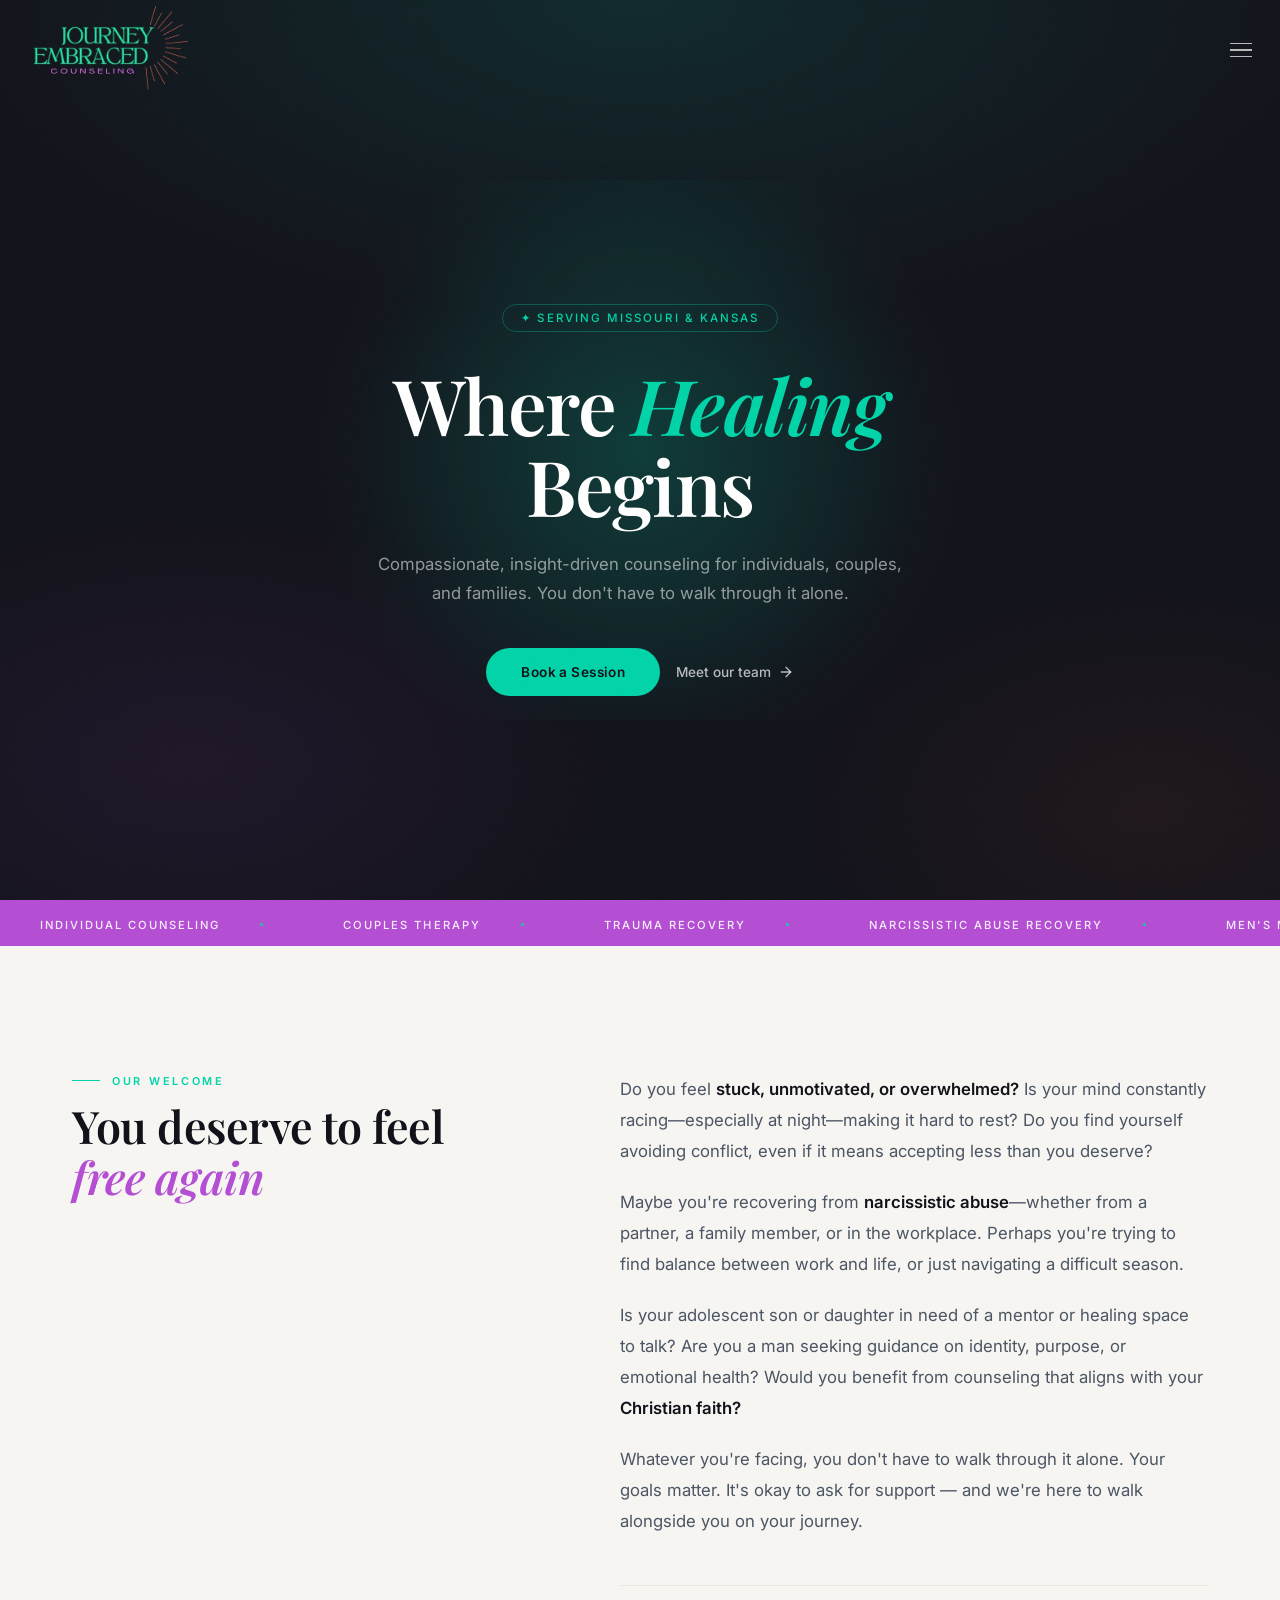
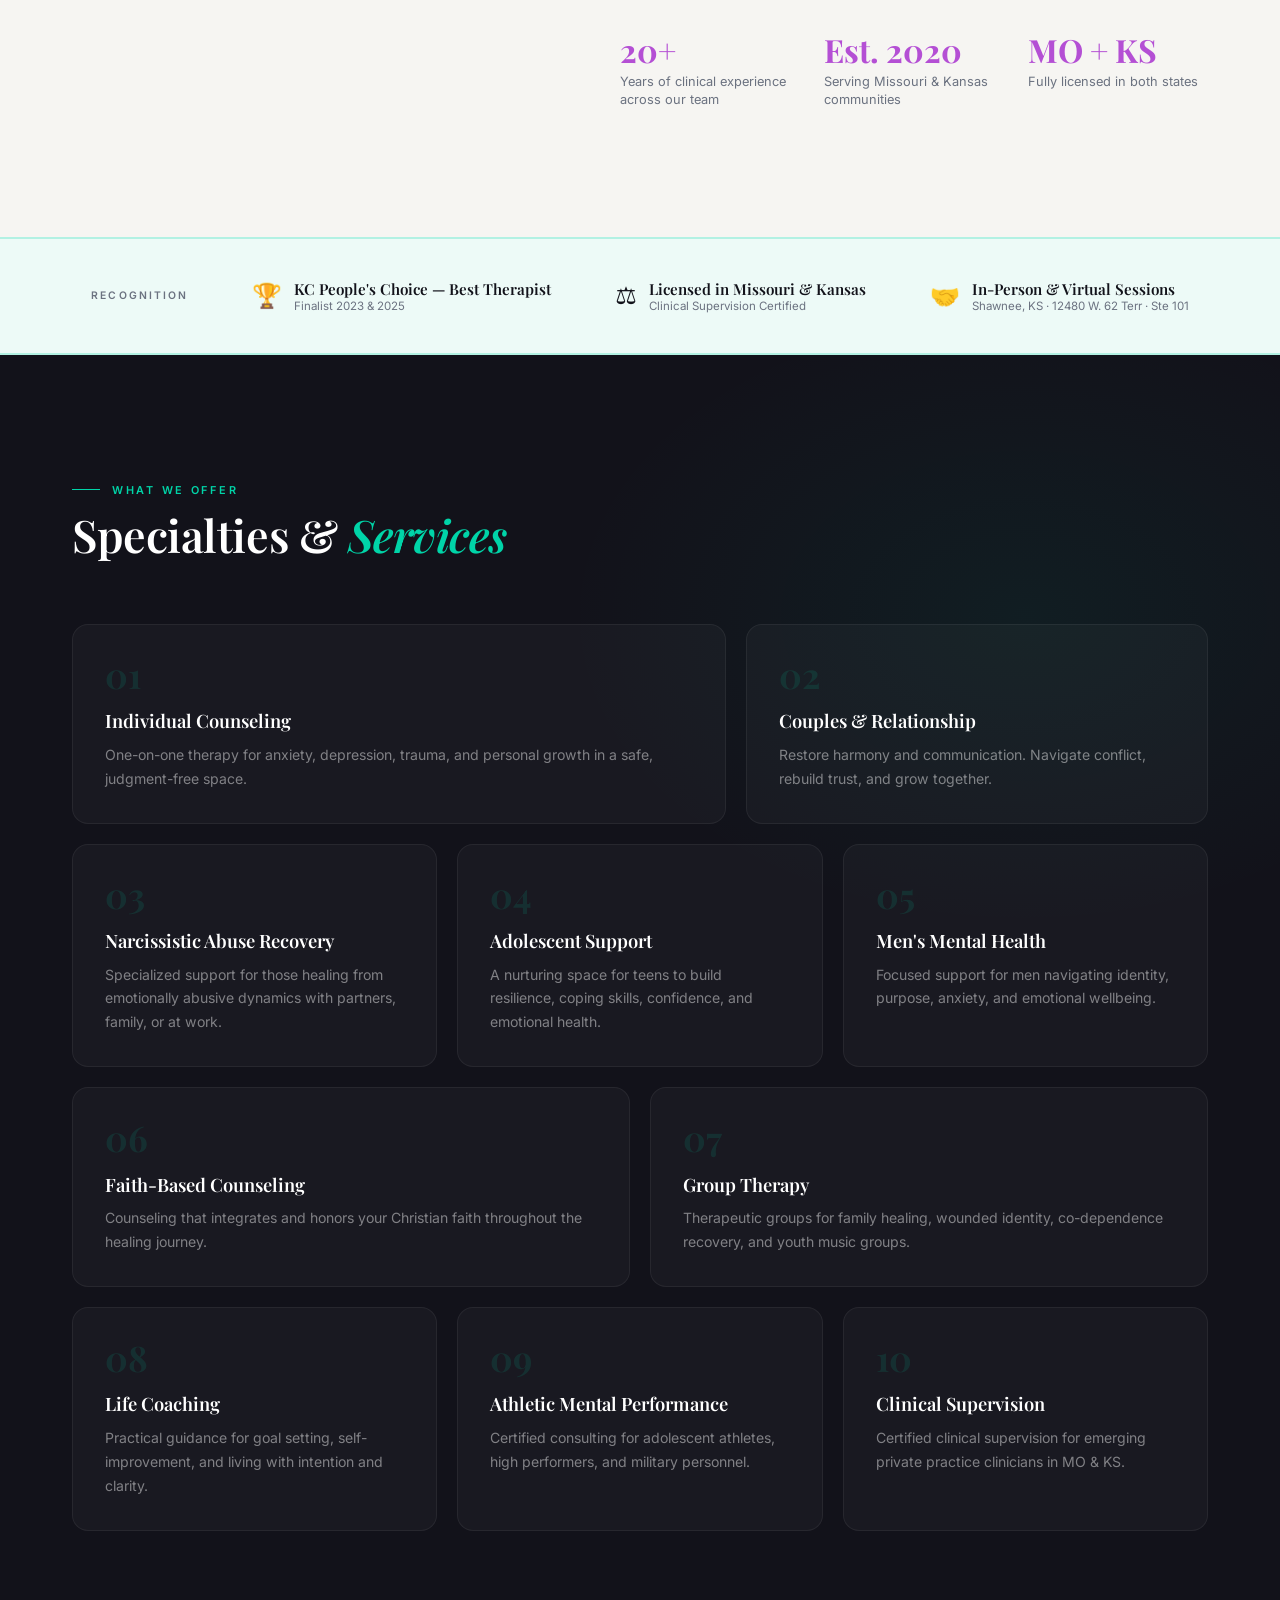
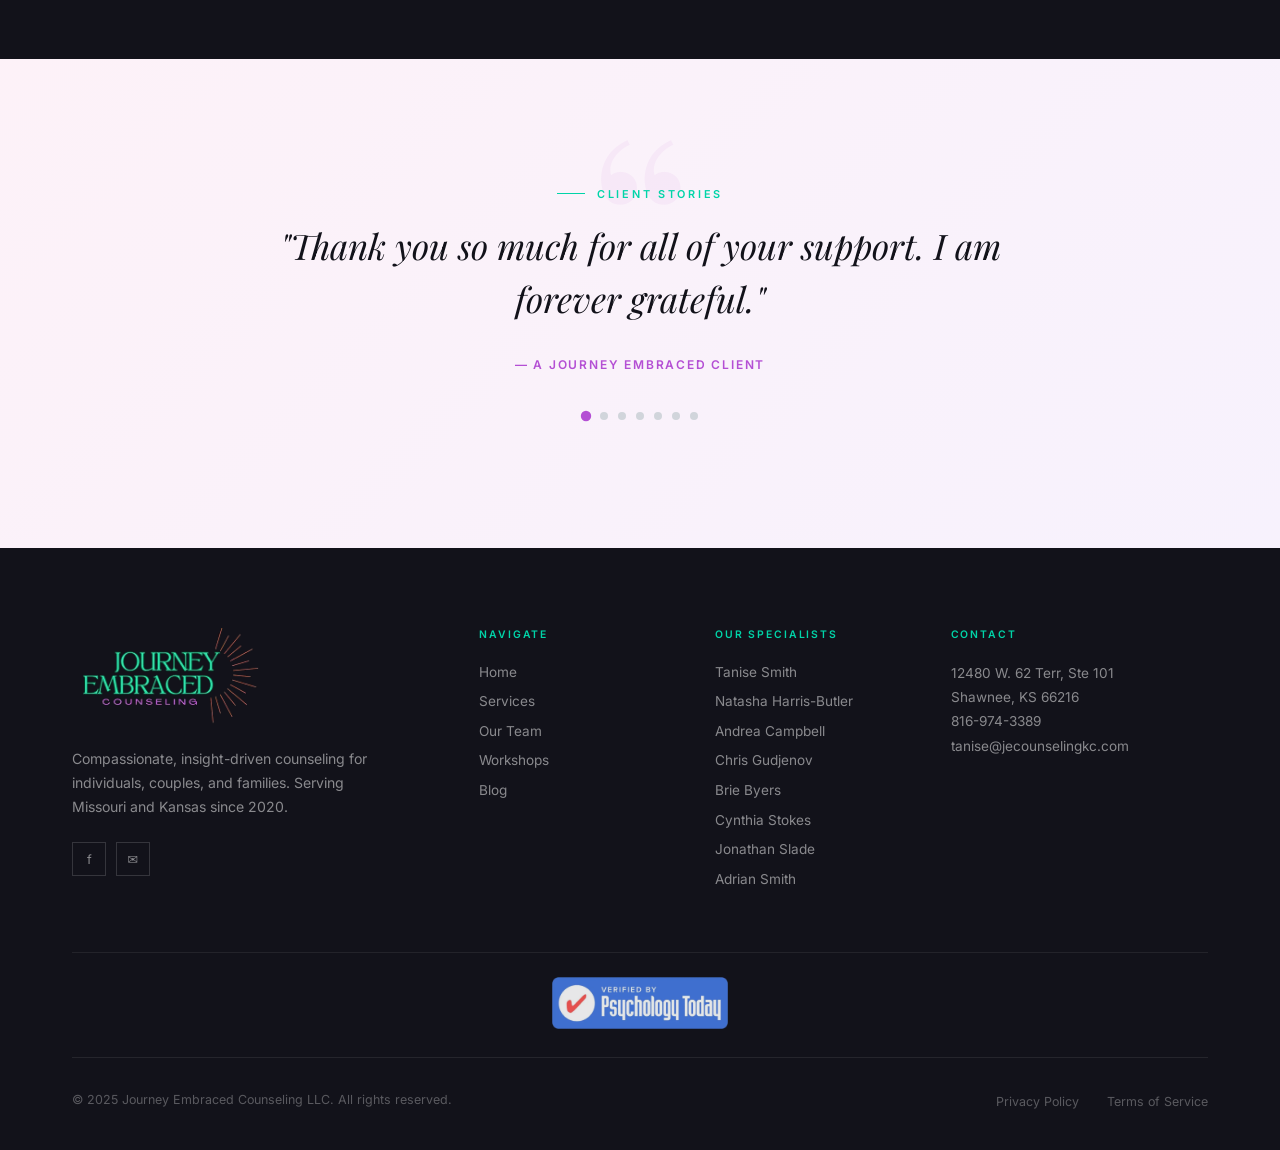
==== commit da595fdc: "Add files via upload" ====
--- a/index.html
+++ b/index.html
@@ -7,6 +7,19 @@
     <meta name="description"
         content="Journey Embraced Counseling LLC — Compassionate, insight-driven counseling for individuals, couples, and families. Serving Missouri and Kansas." />
     <title>Journey Embraced Counseling LLC</title>
+    <meta property="og:type" content="website" />
+    <meta property="og:url" content="https://jecounselingkc.com/" />
+    <meta property="og:title" content="Journey Embraced Counseling LLC" />
+    <meta property="og:description"
+        content="Compassionate, insight-driven counseling for individuals, couples, and families. Serving Missouri and Kansas." />
+    <meta property="og:image" content="https://jecounselingkc.com/images/og-share.png" />
+    <meta property="og:image:width" content="1200" />
+    <meta property="og:image:height" content="630" />
+    <meta name="twitter:card" content="summary_large_image" />
+    <meta name="twitter:title" content="Journey Embraced Counseling LLC" />
+    <meta name="twitter:description"
+        content="Compassionate, insight-driven counseling for individuals, couples, and families. Serving Missouri and Kansas." />
+    <meta name="twitter:image" content="https://jecounselingkc.com/images/og-share.png" />
     <link rel="preconnect" href="https://fonts.googleapis.com" />
     <link rel="preconnect" href="https://fonts.gstatic.com" crossorigin />
     <link
@@ -16,6 +29,7 @@
 </head>
 
 <body>
+    <div id="scrollProgress"></div>
     <!-- ══ NAVIGATION ══ -->
     <nav id="mainNav">
         <a href="#" class="nav-logo">
@@ -239,7 +253,7 @@
         </h2>
         </div>
         <div class="services-grid">
-            <div class="svc-card reveal">
+            <div class="svc-card reveal" style="--i:0">
                 <div class="svc-num">01</div>
                 <div class="svc-title">Individual Counseling</div>
                 <p class="svc-desc">
@@ -247,7 +261,7 @@
                     personal growth in a safe, judgment-free space.
                 </p>
             </div>
-            <div class="svc-card reveal">
+            <div class="svc-card reveal" style="--i:1">
                 <div class="svc-num">02</div>
                 <div class="svc-title">Couples &amp; Relationship</div>
                 <p class="svc-desc">
@@ -255,7 +269,7 @@
                     rebuild trust, and grow together.
                 </p>
             </div>
-            <div class="svc-card reveal">
+            <div class="svc-card reveal" style="--i:2">
                 <div class="svc-num">03</div>
                 <div class="svc-title">Narcissistic Abuse Recovery</div>
                 <p class="svc-desc">
@@ -263,7 +277,7 @@
                     abusive dynamics with partners, family, or at work.
                 </p>
             </div>
-            <div class="svc-card reveal">
+            <div class="svc-card reveal" style="--i:3">
                 <div class="svc-num">04</div>
                 <div class="svc-title">Adolescent Support</div>
                 <p class="svc-desc">
@@ -271,7 +285,7 @@
                     skills, confidence, and emotional health.
                 </p>
             </div>
-            <div class="svc-card reveal">
+            <div class="svc-card reveal" style="--i:4">
                 <div class="svc-num">05</div>
                 <div class="svc-title">Men's Mental Health</div>
                 <p class="svc-desc">
@@ -279,7 +293,7 @@
                     anxiety, and emotional wellbeing.
                 </p>
             </div>
-            <div class="svc-card reveal">
+            <div class="svc-card reveal" style="--i:5">
                 <div class="svc-num">06</div>
                 <div class="svc-title">Faith-Based Counseling</div>
                 <p class="svc-desc">
@@ -287,7 +301,7 @@
                     faith throughout the healing journey.
                 </p>
             </div>
-            <div class="svc-card reveal">
+            <div class="svc-card reveal" style="--i:6">
                 <div class="svc-num">07</div>
                 <div class="svc-title">Group Therapy</div>
                 <p class="svc-desc">
@@ -295,7 +309,7 @@
                     co-dependence recovery, and youth music groups.
                 </p>
             </div>
-            <div class="svc-card reveal">
+            <div class="svc-card reveal" style="--i:7">
                 <div class="svc-num">08</div>
                 <div class="svc-title">Life Coaching</div>
                 <p class="svc-desc">
@@ -303,7 +317,7 @@
                     and living with intention and clarity.
                 </p>
             </div>
-            <div class="svc-card reveal">
+            <div class="svc-card reveal" style="--i:8">
                 <div class="svc-num">09</div>
                 <div class="svc-title">Athletic Mental Performance</div>
                 <p class="svc-desc">
@@ -311,7 +325,7 @@
                     performers, and military personnel.
                 </p>
             </div>
-            <div class="svc-card reveal">
+            <div class="svc-card reveal" style="--i:9">
                 <div class="svc-num">10</div>
                 <div class="svc-title">Clinical Supervision</div>
                 <p class="svc-desc">
--- a/css/styles.css
+++ b/css/styles.css
@@ -45,6 +45,19 @@
     overflow-x: hidden;
     -webkit-font-smoothing: antialiased;
 }
+/* ── Film Grain Overlay ── */
+body::after {
+    content: "";
+    position: fixed;
+    inset: 0;
+    z-index: 9999;
+    pointer-events: none;
+    opacity: 0.03;
+    background-image: url("data:image/svg+xml,%3Csvg viewBox='0 0 200 200' xmlns='http://www.w3.org/2000/svg'%3E%3Cfilter id='n'%3E%3CfeTurbulence type='fractalNoise' baseFrequency='0.65' numOctaves='3' stitchTiles='stitch'/%3E%3C/filter%3E%3Crect width='100%25' height='100%25' filter='url(%23n)'/%3E%3C/svg%3E");
+    background-repeat: repeat;
+    background-size: 200px;
+}
+
 .container {
     max-width: var(--max-w);
     margin: 0 auto;
@@ -54,14 +67,46 @@
 /* Reveal */
 .reveal {
     opacity: 0;
-    transform: translateY(24px);
-    transition:
-        opacity 0.65s ease,
-        transform 0.65s ease;
+    transform: translateY(40px);
+    transition: opacity 0.8s cubic-bezier(0.16, 1, 0.3, 1),
+                transform 0.8s cubic-bezier(0.16, 1, 0.3, 1);
 }
 .reveal.visible {
     opacity: 1;
-    transform: none;
+    transform: translateY(0);
+}
+.reveal-left  { transform: translateX(-40px); }
+.reveal-right { transform: translateX(40px); }
+.reveal-scale { transform: scale(0.92); }
+.reveal-left.visible,
+.reveal-right.visible,
+.reveal-scale.visible {
+    opacity: 1;
+    transform: translate(0) scale(1);
+}
+.services-grid .svc-card.reveal {
+    transition-delay: calc(var(--i, 0) * 80ms);
+}
+
+
+/* ── Cursor Spotlight on Dark Heroes ── */
+.hero::after,
+.team-hero::after,
+.blog-hero::after,
+.post-hero::after,
+.shop-hero::after,
+.workshops-hero::after {
+    content: "";
+    position: absolute;
+    width: 600px;
+    height: 600px;
+    background: radial-gradient(circle, rgba(0,212,168,0.08) 0%, transparent 70%);
+    transform: translate(-50%, -50%);
+    pointer-events: none;
+    left: var(--mouse-x, 50%);
+    top: var(--mouse-y, 50%);
+    transition: left 0.3s ease-out, top 0.3s ease-out;
+    z-index: 1;
 }
 
 /* Labels */
@@ -121,6 +166,9 @@
 .btn-gold:hover {
     transform: translateY(-2px);
     box-shadow: 0 8px 30px rgba(0, 212, 168, 0.3);
+}
+.btn-gold, .btn-nav-cta, .btn-register, .btn-modal, .product-buy-link {
+    transition: transform 0.15s ease-out, box-shadow 0.2s, background 0.2s;
 }
 
 .btn-text {
@@ -191,10 +239,13 @@
     height: var(--nav-height);
     transition:
         background 0.4s,
-        box-shadow 0.4s;
+        box-shadow 0.4s,
+        backdrop-filter 0.4s;
 }
 nav.scrolled {
-    background: var(--ink);
+    background: rgba(18, 18, 26, 0.75);
+    backdrop-filter: blur(12px);
+    -webkit-backdrop-filter: blur(12px);
     box-shadow: 0 1px 0 rgba(255, 255, 255, 0.05);
 }
 body.mob-open nav {
@@ -377,7 +428,8 @@
 .mob-menu.open {
     transform: translateX(0);
 }
-.mob-menu a {
+.mob-menu a,
+.mob-menu .mob-book-link {
     font-family: "Playfair Display", serif;
     font-size: 2rem;
     font-weight: 400;
@@ -385,7 +437,23 @@
     color: rgba(255, 255, 255, 0.8);
     text-decoration: none;
     transition: color 0.2s;
-}
+    opacity: 0;
+    transform: translateY(20px);
+    transition: opacity 0.4s ease, transform 0.4s ease, color 0.2s;
+}
+.mob-menu.open a,
+.mob-menu.open .mob-book-link {
+    opacity: 1;
+    transform: translateY(0);
+}
+.mob-menu.open a:nth-child(2) { transition-delay: 0.05s; }
+.mob-menu.open a:nth-child(3) { transition-delay: 0.10s; }
+.mob-menu.open a:nth-child(4) { transition-delay: 0.15s; }
+.mob-menu.open a:nth-child(5) { transition-delay: 0.20s; }
+.mob-menu.open a:nth-child(6) { transition-delay: 0.25s; }
+.mob-menu.open a:nth-child(7) { transition-delay: 0.30s; }
+.mob-menu.open a:nth-child(8) { transition-delay: 0.35s; }
+.mob-menu.open .mob-book-link { transition-delay: 0.40s; }
 .mob-menu a:hover {
     color: var(--mint);
 }
@@ -537,6 +605,23 @@
     to {
         transform: translateX(-50%);
     }
+}
+
+
+/* ── Breathing Hero Animation ── */
+.hero-bg::after {
+    content: "";
+    position: absolute;
+    inset: 20%;
+    background: radial-gradient(circle, rgba(0,212,168,0.15) 0%, transparent 70%);
+    animation: breathe 19s ease-in-out infinite;
+    pointer-events: none;
+}
+@keyframes breathe {
+    0%, 100% { transform: scale(0.9); opacity: 0.3; }
+    21% { transform: scale(1.1); opacity: 0.6; }
+    58% { transform: scale(1.1); opacity: 0.6; }
+    100% { transform: scale(0.9); opacity: 0.3; }
 }
 
 /* ── Welcome ── */
@@ -736,23 +821,22 @@
     position: sticky;
     top: var(--nav-height);
     z-index: 100;
+}
+.team-nav-inner {
+    display: flex;
+    gap: 0.5rem;
+    justify-content: center;
+    min-width: max-content;
+    padding: 1rem 1rem;
     background: rgba(246, 245, 242, 0.92);
     backdrop-filter: blur(12px);
     -webkit-backdrop-filter: blur(12px);
     border-bottom: 1px solid var(--stone);
-    padding: 1rem 0;
     overflow-x: auto;
     -webkit-overflow-scrolling: touch;
 }
-.team-nav::-webkit-scrollbar {
+.team-nav-inner::-webkit-scrollbar {
     display: none;
-}
-.team-nav-inner {
-    display: flex;
-    gap: 0.5rem;
-    justify-content: center;
-    min-width: max-content;
-    padding: 0 1rem;
 }
 .team-nav a {
     font-size: 0.78rem;
@@ -831,6 +915,9 @@
     display: block;
     filter: saturate(0.9) contrast(1.02);
     transition: transform 0.8s cubic-bezier(0.16, 1, 0.3, 1);
+}
+.bio-photo-wrap {
+    transition: transform 0.1s linear;
 }
 .bio-visual:hover .bio-photo-wrap img {
     transform: scale(1.03);
@@ -1353,11 +1440,11 @@
 
 /* ── Contact Us Dropdown ── */
 .contact-drop {
-    position: absolute;
-    top: calc(var(--nav-height) + 2px);
-    right: 0;
-    background: rgba(10, 10, 16, 0.98);
-    border: 1px solid rgba(0, 212, 168, 0.2);
+    position: fixed;
+    background: rgba(18, 18, 26, 0.95);
+    backdrop-filter: blur(16px);
+    -webkit-backdrop-filter: blur(16px);
+    border: 1px solid rgba(255, 255, 255, 0.05);
     border-top: 2px solid var(--mint);
     padding: 1.25rem 1.5rem;
     min-width: 280px;
@@ -1367,8 +1454,8 @@
     transition:
         opacity 0.2s ease,
         transform 0.2s ease;
-    box-shadow: 0 12px 40px rgba(0, 0, 0, 0.4);
-    z-index: 200;
+    box-shadow: 0 12px 40px rgba(0, 0, 0, 0.35);
+    z-index: 1500;
 }
 .contact-drop--open {
     opacity: 1;
@@ -1468,40 +1555,20 @@
     color: var(--ink);
 }
 
-/* ── SCHOLARSHIP & DONATION COMPONENTS ── */
-
-.scholarship-section {
-    padding: 5rem 24px;
-    background: var(--warm);
-    text-align: center;
-}
-
-.scholarship-inner {
-    max-width: 520px;
-    margin: 0 auto;
-}
-
-.scholarship-heading {
-    font-family: "Playfair Display", serif;
-    font-size: clamp(1.7rem, 3.5vw, 2.2rem);
-    font-weight: 600;
-    color: var(--ink);
-    margin: 0.5rem 0 0.75rem;
-}
-.scholarship-heading em {
-    font-style: italic;
-    color: var(--purple);
-}
-
-.scholarship-copy {
-    font-family: "Inter", system-ui, -apple-system, sans-serif;
-    font-size: 0.92rem;
-    color: var(--mist);
-    line-height: 1.65;
-    margin-bottom: 1.75rem;
-}
-
-.scholarship-stripe-wrap {
-    display: flex;
-    justify-content: center;
-}
+/* ── Custom Scrollbar ── */
+::-webkit-scrollbar { width: 8px; }
+::-webkit-scrollbar-track { background: var(--ink); }
+::-webkit-scrollbar-thumb { background: var(--mint); border-radius: 4px; }
+::-webkit-scrollbar-thumb:hover { background: var(--mint-light); }
+
+/* ── Scroll Progress Bar ── */
+#scrollProgress {
+    position: fixed;
+    top: 0;
+    left: 0;
+    height: 2px;
+    background: linear-gradient(90deg, var(--mint), var(--purple));
+    z-index: 10000;
+    width: 0%;
+    transition: width 0.1s;
+}
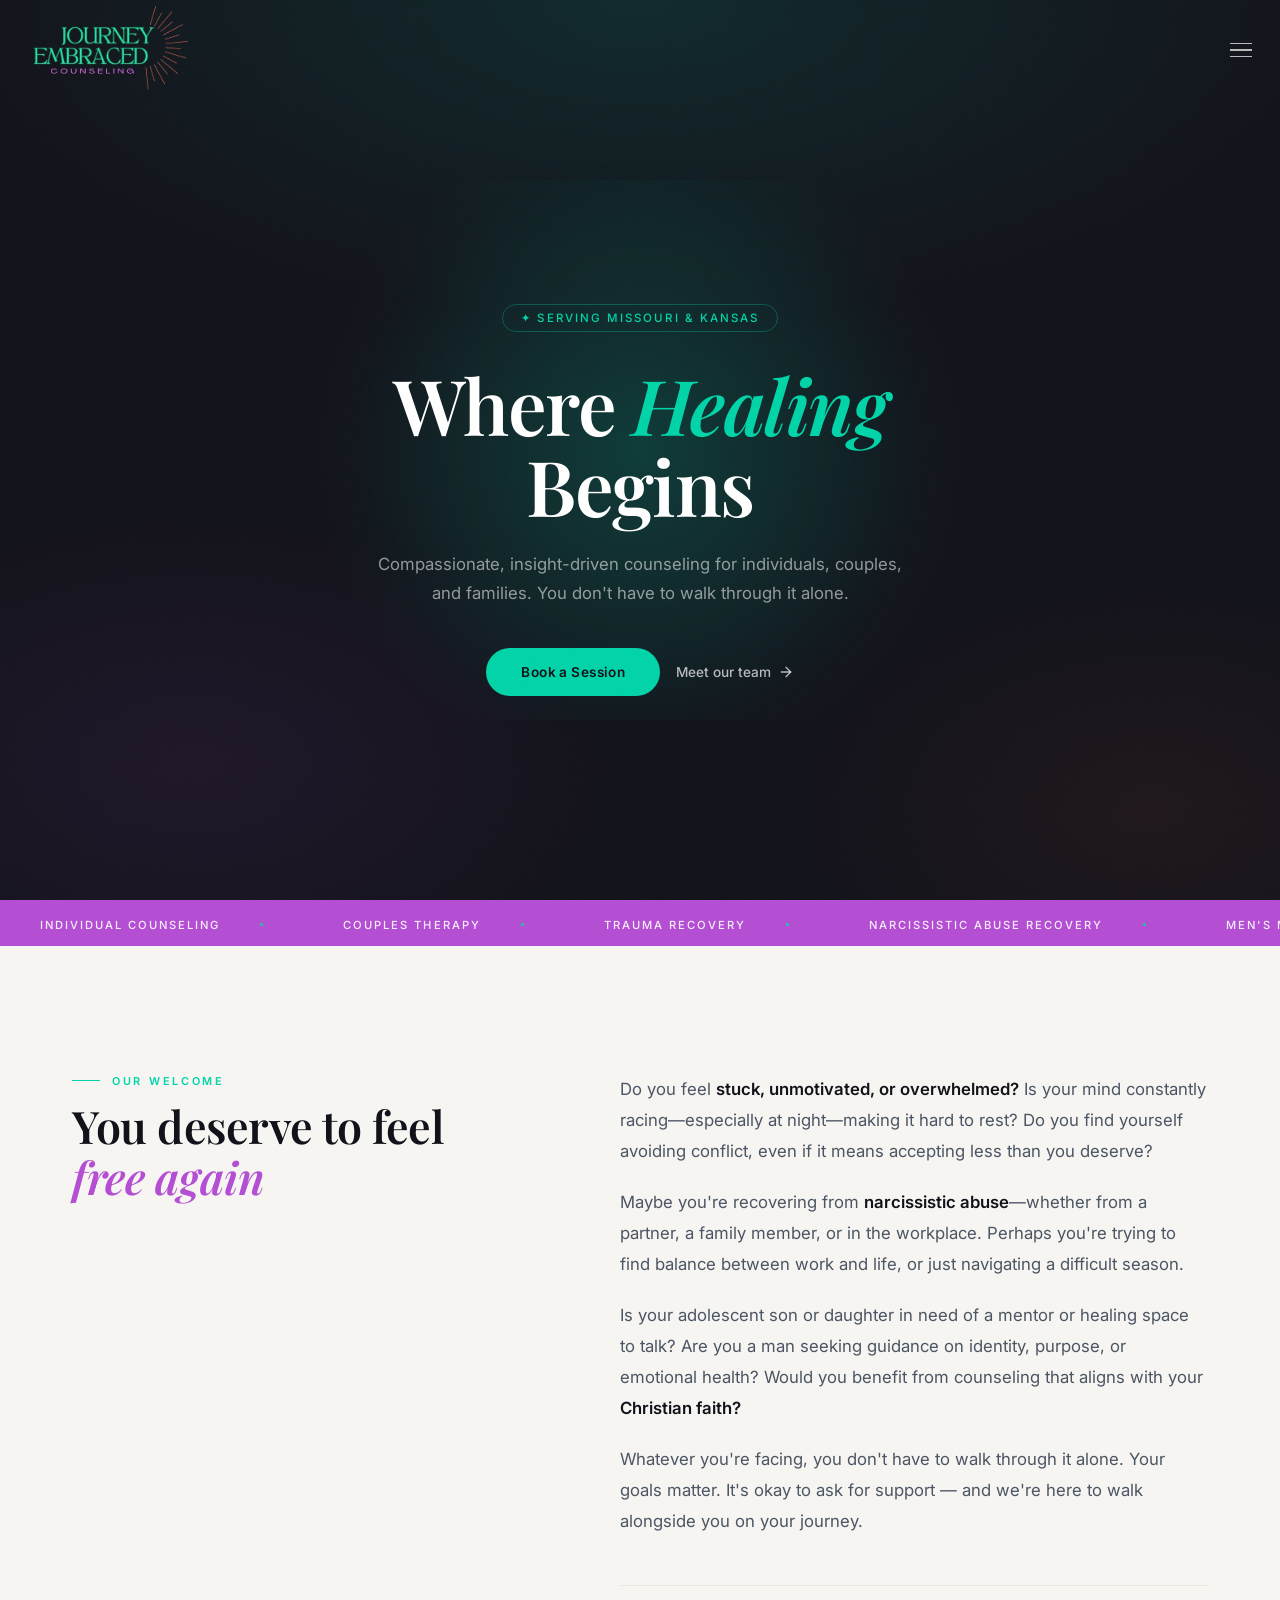
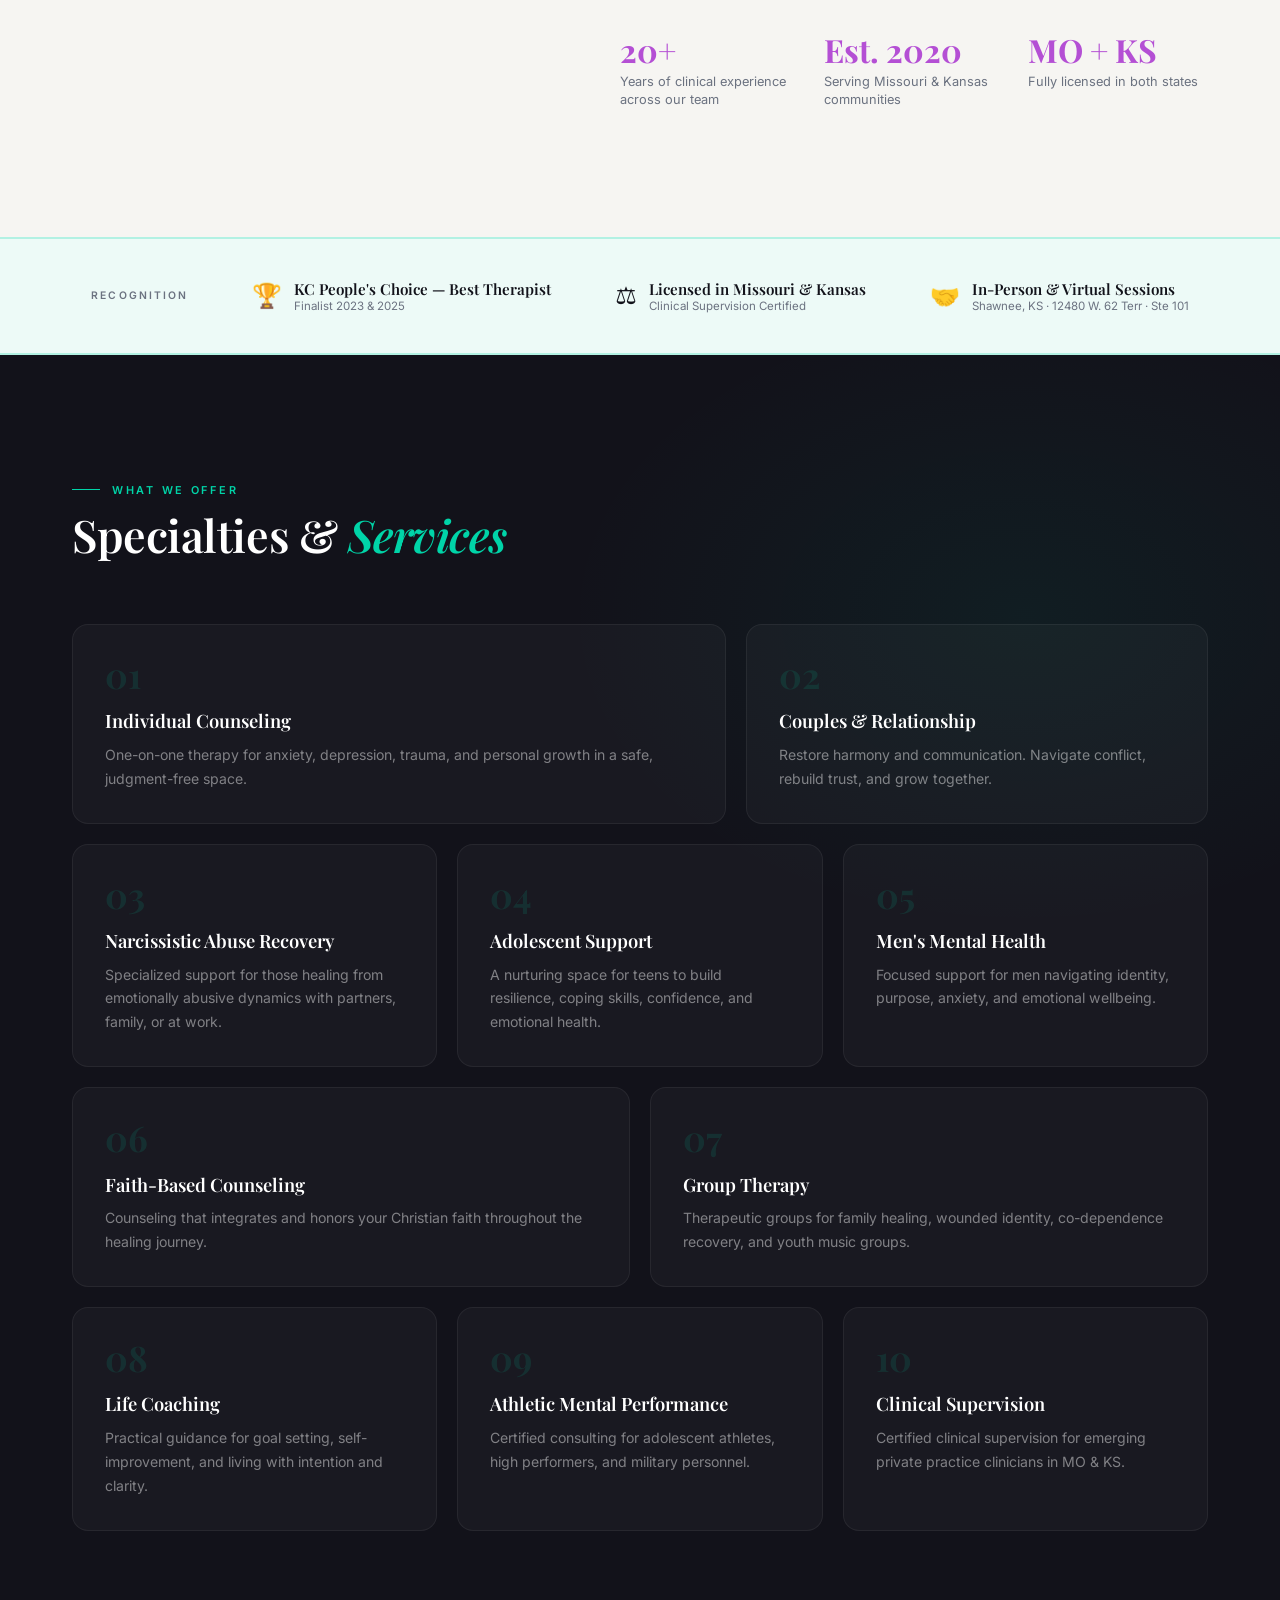
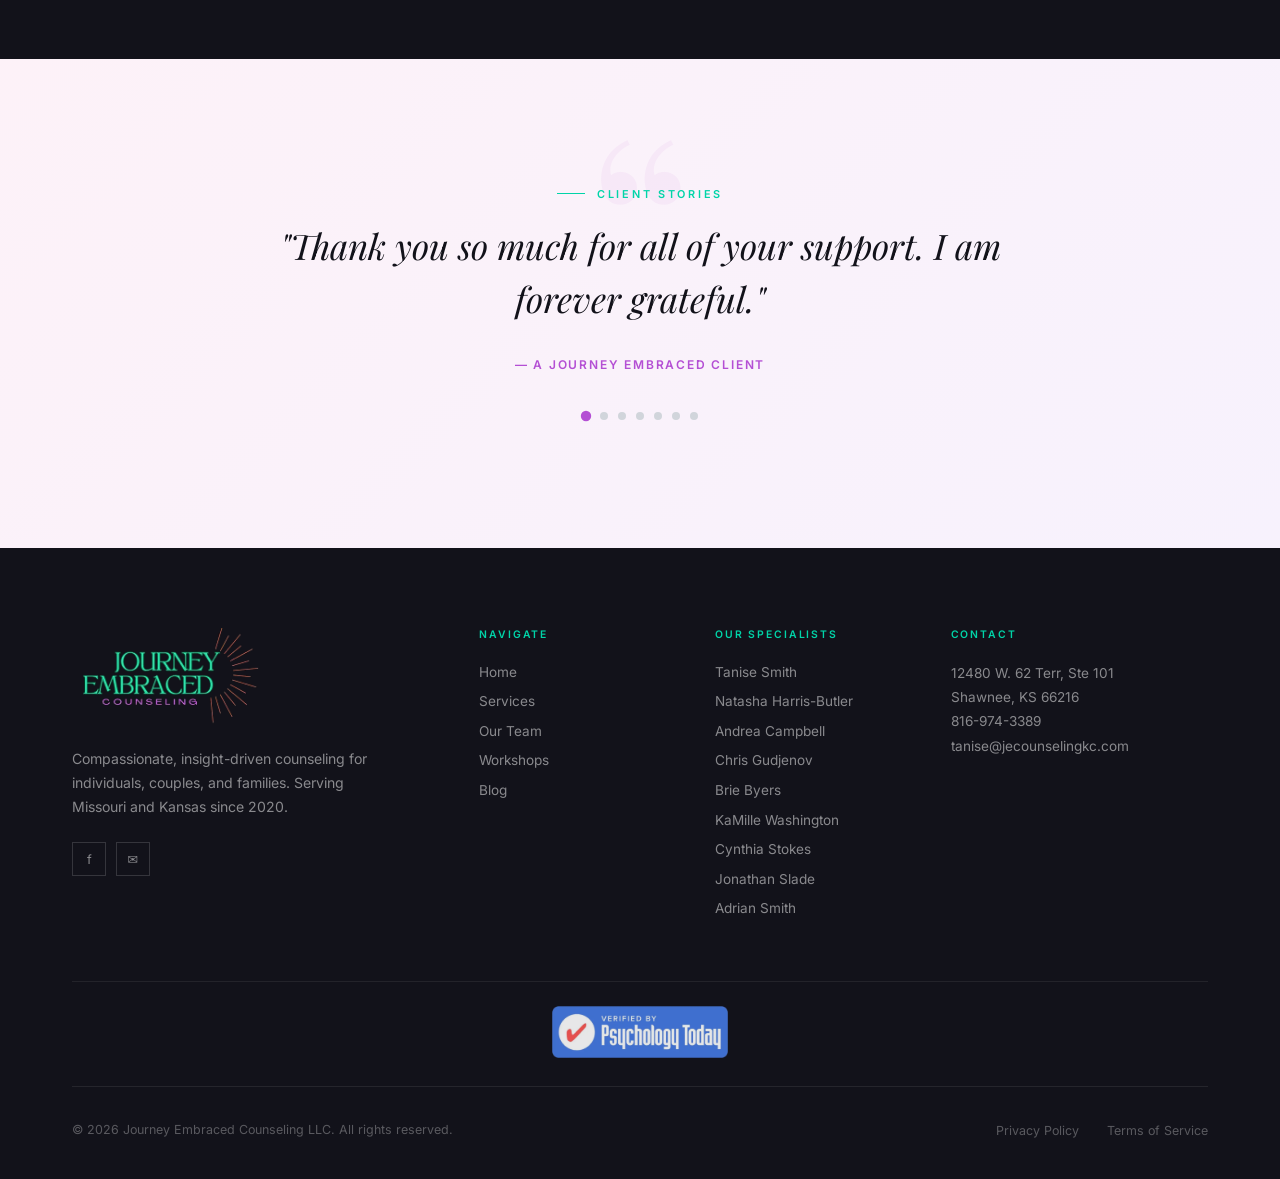
==== commit bbcdc0bc: "Add files via upload" ====
--- a/index.html
+++ b/index.html
@@ -1,9 +1,13 @@
-<!doctype html>
+<!DOCTYPE html>
 <html lang="en">
 
 <head>
     <meta charset="UTF-8" />
     <meta name="viewport" content="width=device-width, initial-scale=1.0" />
+    <link rel="icon" type="image/webp" href="images/logo.webp" />
+    <link rel="icon" type="image/png" sizes="32x32" href="images/favicon-32x32.png" />
+    <link rel="icon" type="image/png" sizes="16x16" href="images/favicon-16x16.png" />
+    <link rel="apple-touch-icon" href="images/apple-touch-icon.png" />
     <meta name="description"
         content="Journey Embraced Counseling LLC — Compassionate, insight-driven counseling for individuals, couples, and families. Serving Missouri and Kansas." />
     <title>Journey Embraced Counseling LLC</title>
@@ -395,6 +399,7 @@
                     <li><a href="team.html#andrea">Andrea Campbell</a></li>
                     <li><a href="team.html#chris">Chris Gudjenov</a></li>
                     <li><a href="team.html#brie">Brie Byers</a></li>
+                    <li><a href="team.html#kamille">KaMille Washington</a></li>
                     <li><a href="team.html#cynthia">Cynthia Stokes</a></li>
                     <li><a href="team.html#jonathan">Jonathan Slade</a></li>
                     <li><a href="team.html#adrian">Adrian Smith</a></li>
@@ -417,7 +422,7 @@
         </div>
         <div class="footer-bottom">
             <p>
-                &copy; 2025 Journey Embraced Counseling LLC. All rights
+                &copy; 2026 Journey Embraced Counseling LLC. All rights
                 reserved.
             </p>
             <div>
@@ -459,19 +464,6 @@
                 <div class="fg">
                     <label>Phone</label><input type="tel" name="phone" placeholder="(816) 000-0000"
                         autocomplete="tel" />
-                </div>
-                <div class="fg">
-                    <label>Preferred Specialist (Optional)</label>
-                    <select name="specialist" id="counselorSelect">
-                        <option value="">No preference</option>
-                        <option>Tanise Smith</option>
-                        <option>Natasha Harris-Butler</option>
-                        <option>Andrea Campbell</option>
-                        <option>Chris Gudjenov</option>
-                        <option>Brie Byers</option>
-                        <option>Cynthia Stokes</option>
-                        <option>Jonathan Slade</option>
-                    </select>
                 </div>
                 <div class="fg">
                     <label>Service Type</label>
--- a/css/styles.css
+++ b/css/styles.css
@@ -85,6 +85,11 @@
     transform: translate(0) scale(1);
 }
 .services-grid .svc-card.reveal {
+    transition:
+        opacity 0.8s cubic-bezier(0.16, 1, 0.3, 1),
+        transform 0.5s cubic-bezier(0.16, 1, 0.3, 1),
+        background 0.3s,
+        border-color 0.3s;
     transition-delay: calc(var(--i, 0) * 80ms);
 }
 
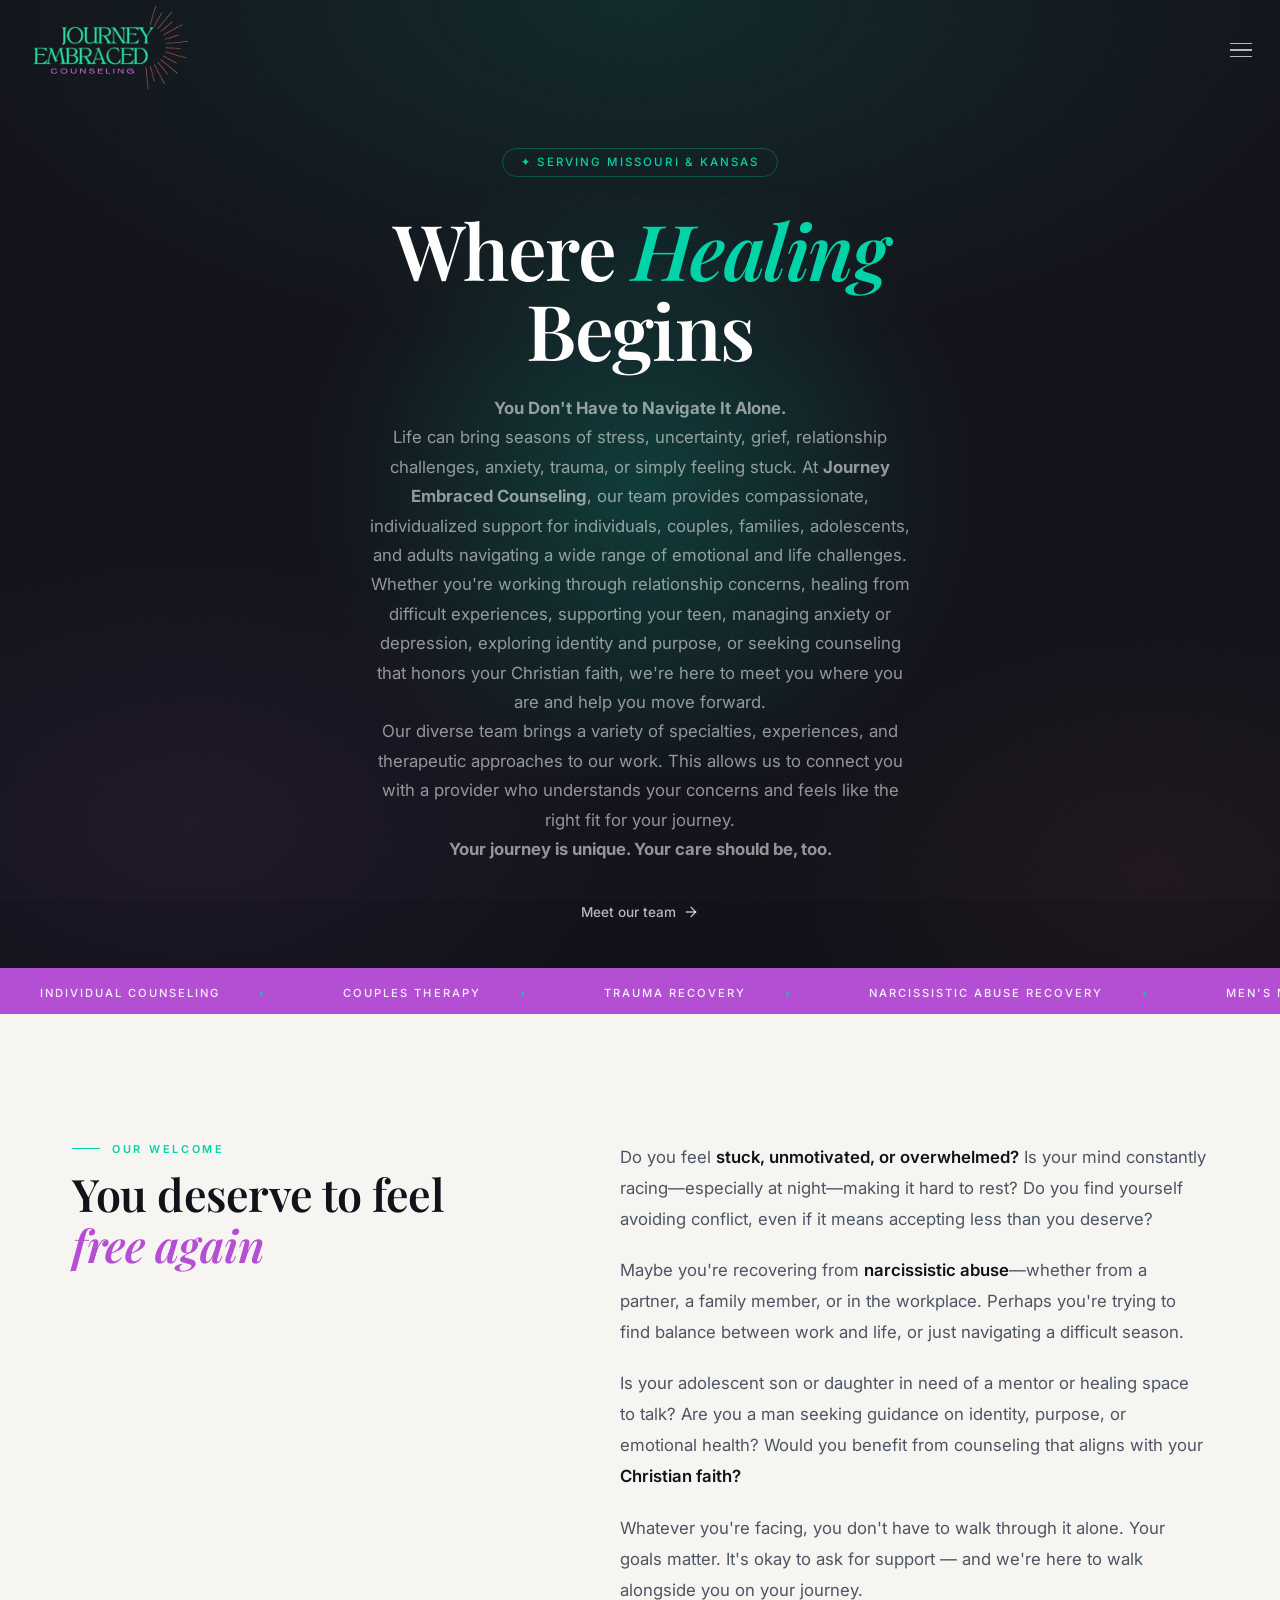
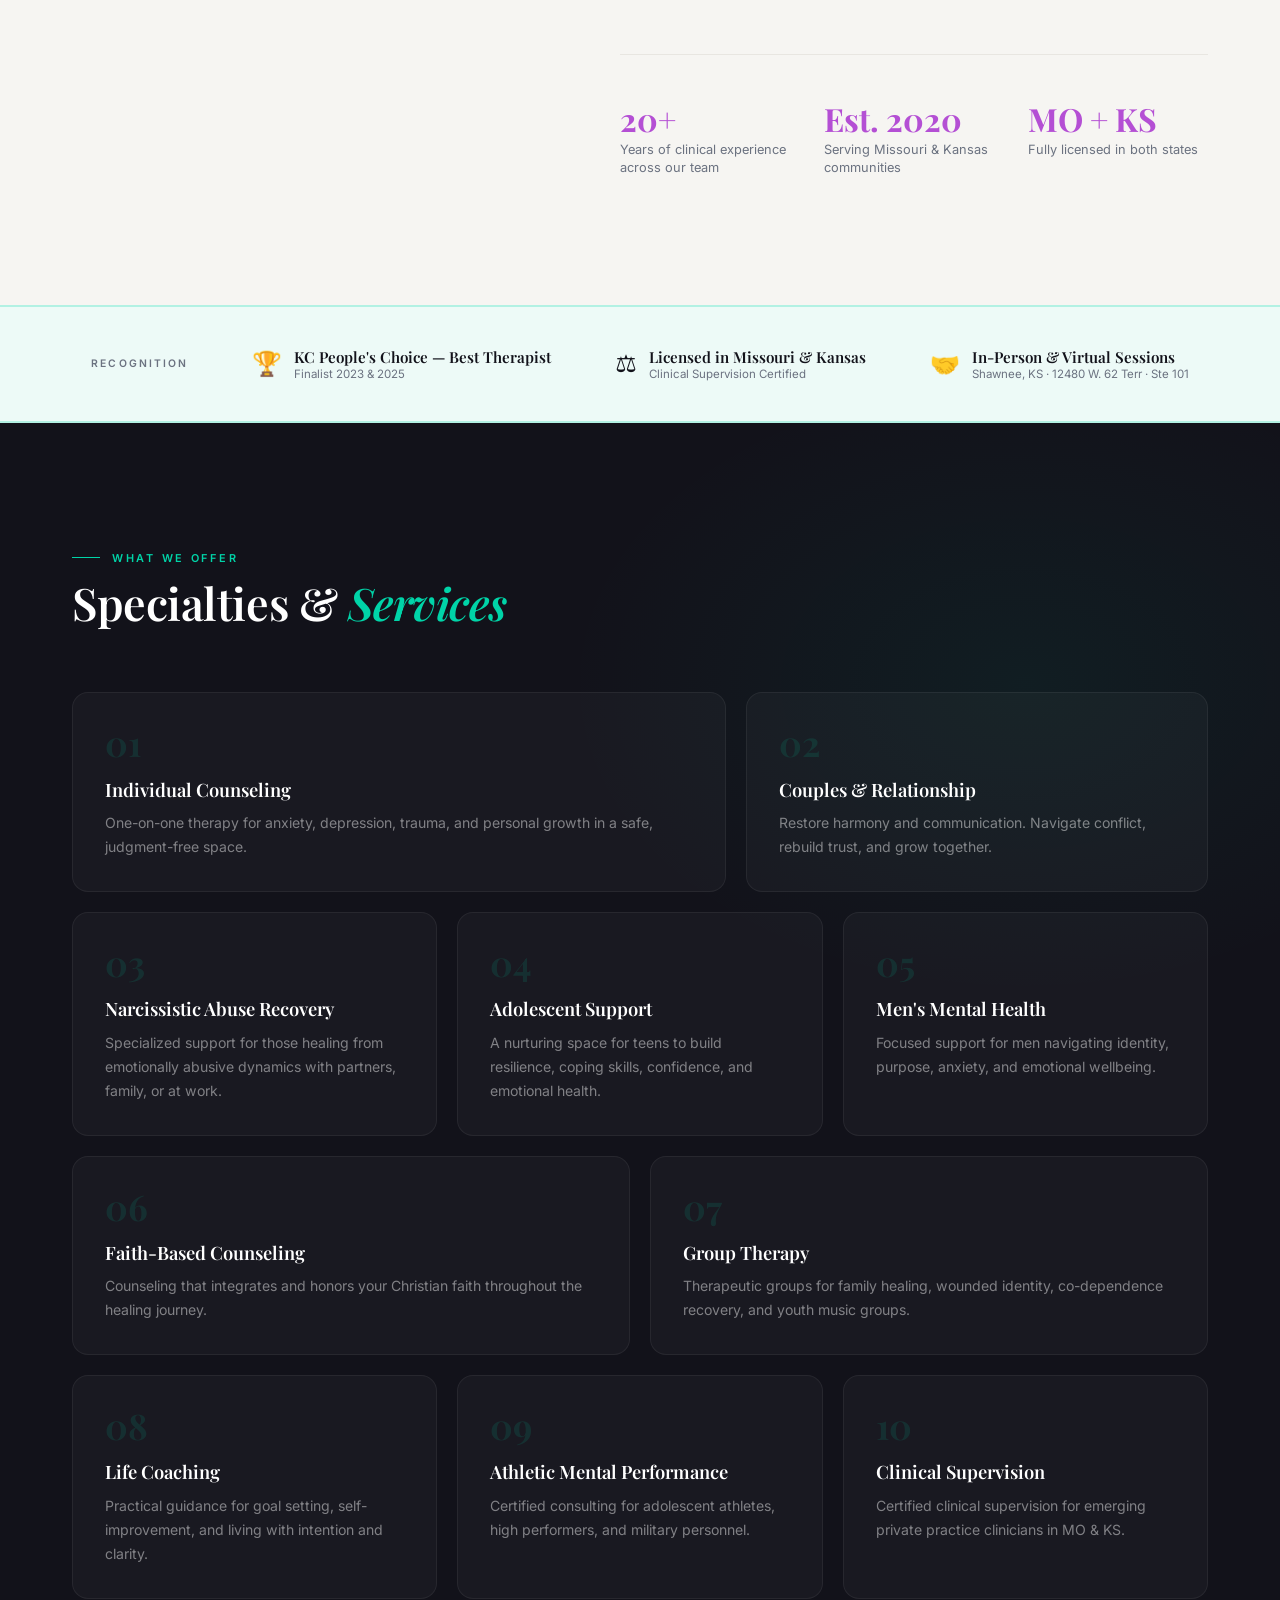
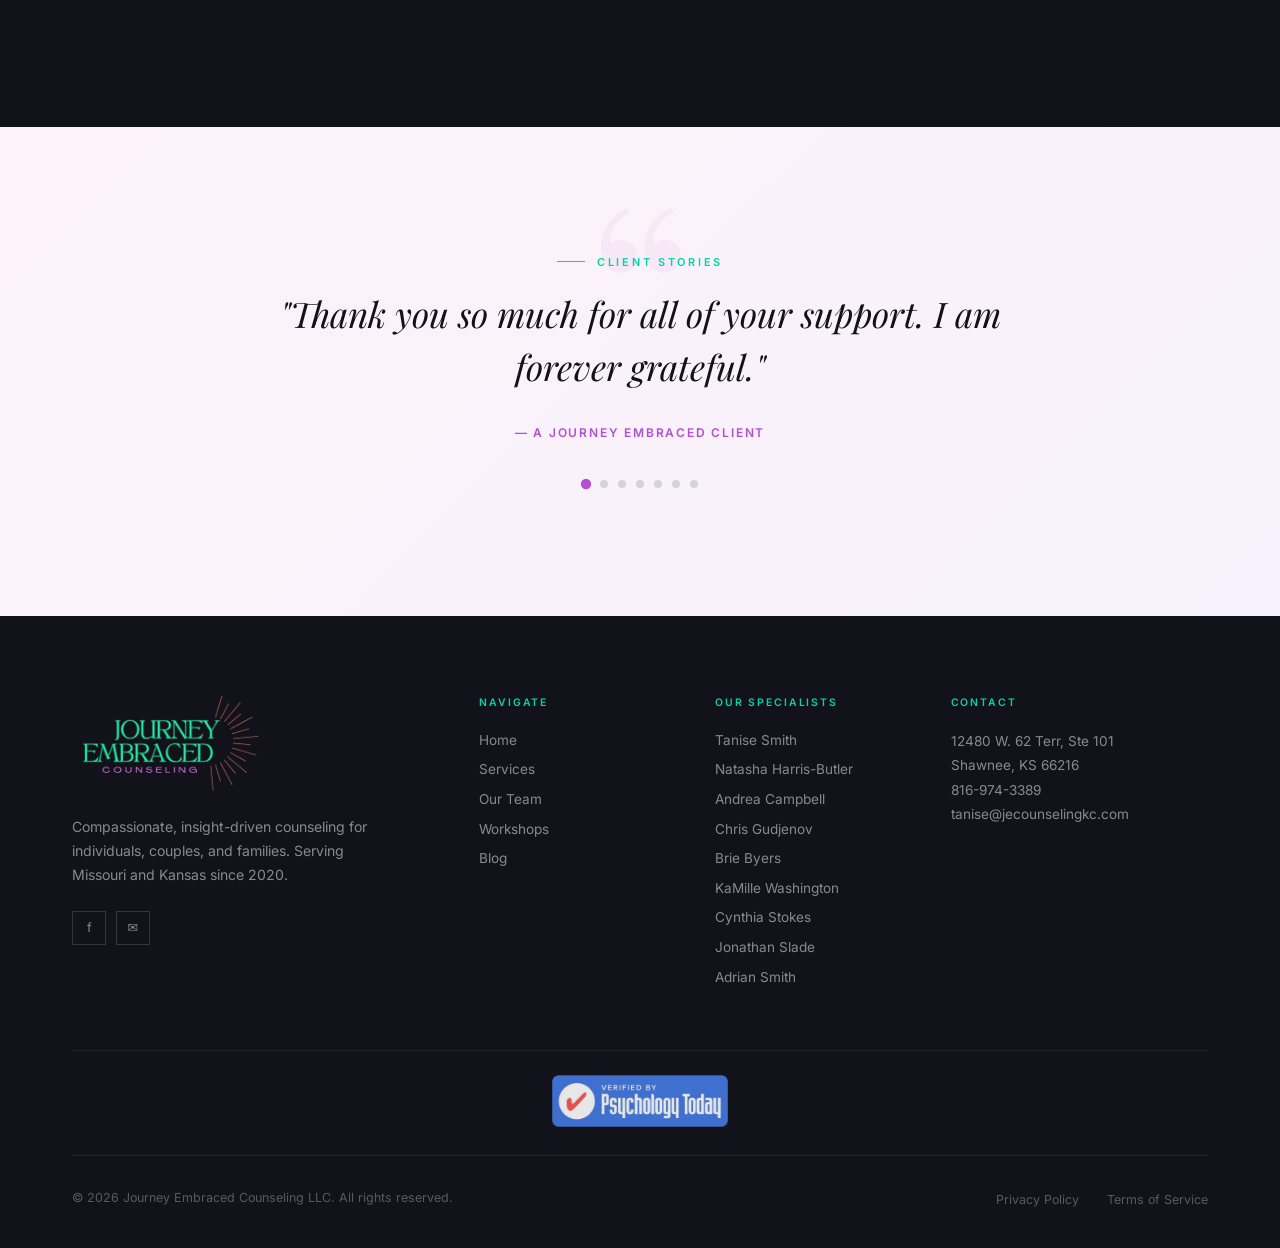
==== commit 2e606879: "Add files via upload" ====
--- a/index.html
+++ b/index.html
@@ -112,17 +112,18 @@
         <div class="hero-content reveal">
             <div class="hero-tag">✦ Serving Missouri &amp; Kansas</div>
             <h1>Where <em>Healing</em><br />Begins</h1>
-            <p class="hero-sub">
-                Compassionate, insight-driven counseling for individuals,
-                couples, and families. You don't have to walk through it
-                alone.
-            </p>
+            <div class="hero-sub">
+                <p><strong>You Don't Have to Navigate It Alone.</strong></p>
+                <p>Life can bring seasons of stress, uncertainty, grief, relationship challenges, anxiety, trauma, or simply feeling stuck. At <strong>Journey Embraced Counseling</strong>, our team provides compassionate, individualized support for individuals, couples, families, adolescents, and adults navigating a wide range of emotional and life challenges.</p>
+                <p>Whether you're working through relationship concerns, healing from difficult experiences, supporting your teen, managing anxiety or depression, exploring identity and purpose, or seeking counseling that honors your Christian faith, we're here to meet you where you are and help you move forward.</p>
+                <p>Our diverse team brings a variety of specialties, experiences, and therapeutic approaches to our work. This allows us to connect you with a provider who understands your concerns and feels like the right fit for your journey.</p>
+                <p><strong>Your journey is unique. Your care should be, too.</strong></p>
+            </div>
             <div class="hero-btns">
-                <a href="#" class="btn-gold" id="heroBookBtn">Book a Session</a>
-                <a href="team.html" class="btn-text">
+                <a href="team.html" class="btn-text" aria-label="Meet our team">
                     Meet our team
                     <svg viewBox="0 0 24 24" fill="none" stroke="currentColor" stroke-width="2"
-                        stroke-linecap="round" stroke-linejoin="round">
+                        stroke-linecap="round" stroke-linejoin="round" aria-hidden="true">
                         <path d="M5 12h14" />
                         <path d="m12 5 7 7-7 7" />
                     </svg>
--- a/css/styles.css
+++ b/css/styles.css
@@ -984,7 +984,12 @@
     line-height: 1.85;
     color: var(--mist);
 }
-.bio-body p {
+.bio-body > p {
+    text-align: justify;
+    text-justify: inter-word;
+    text-align-last: left;
+    hyphens: auto;
+    -webkit-hyphens: auto;
     margin-bottom: 1.1rem;
 }
 .bio-body p:last-child {
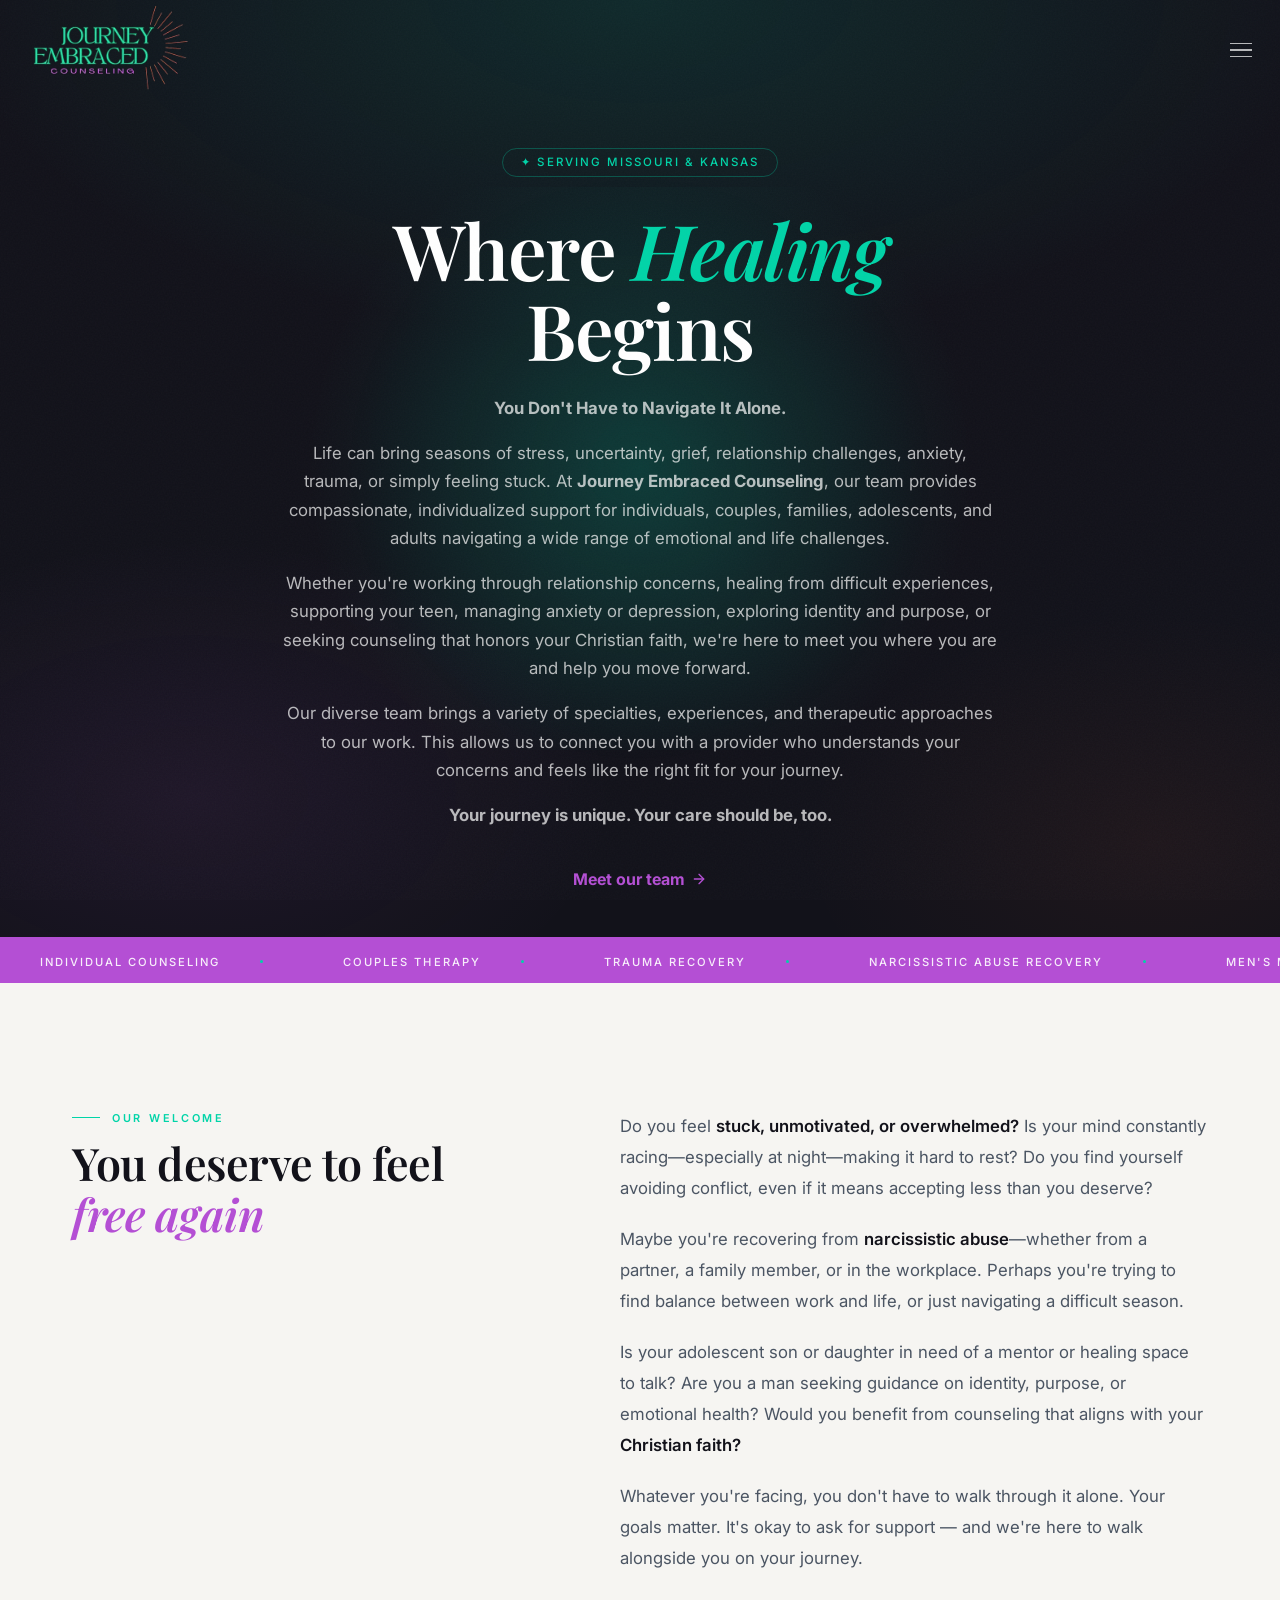
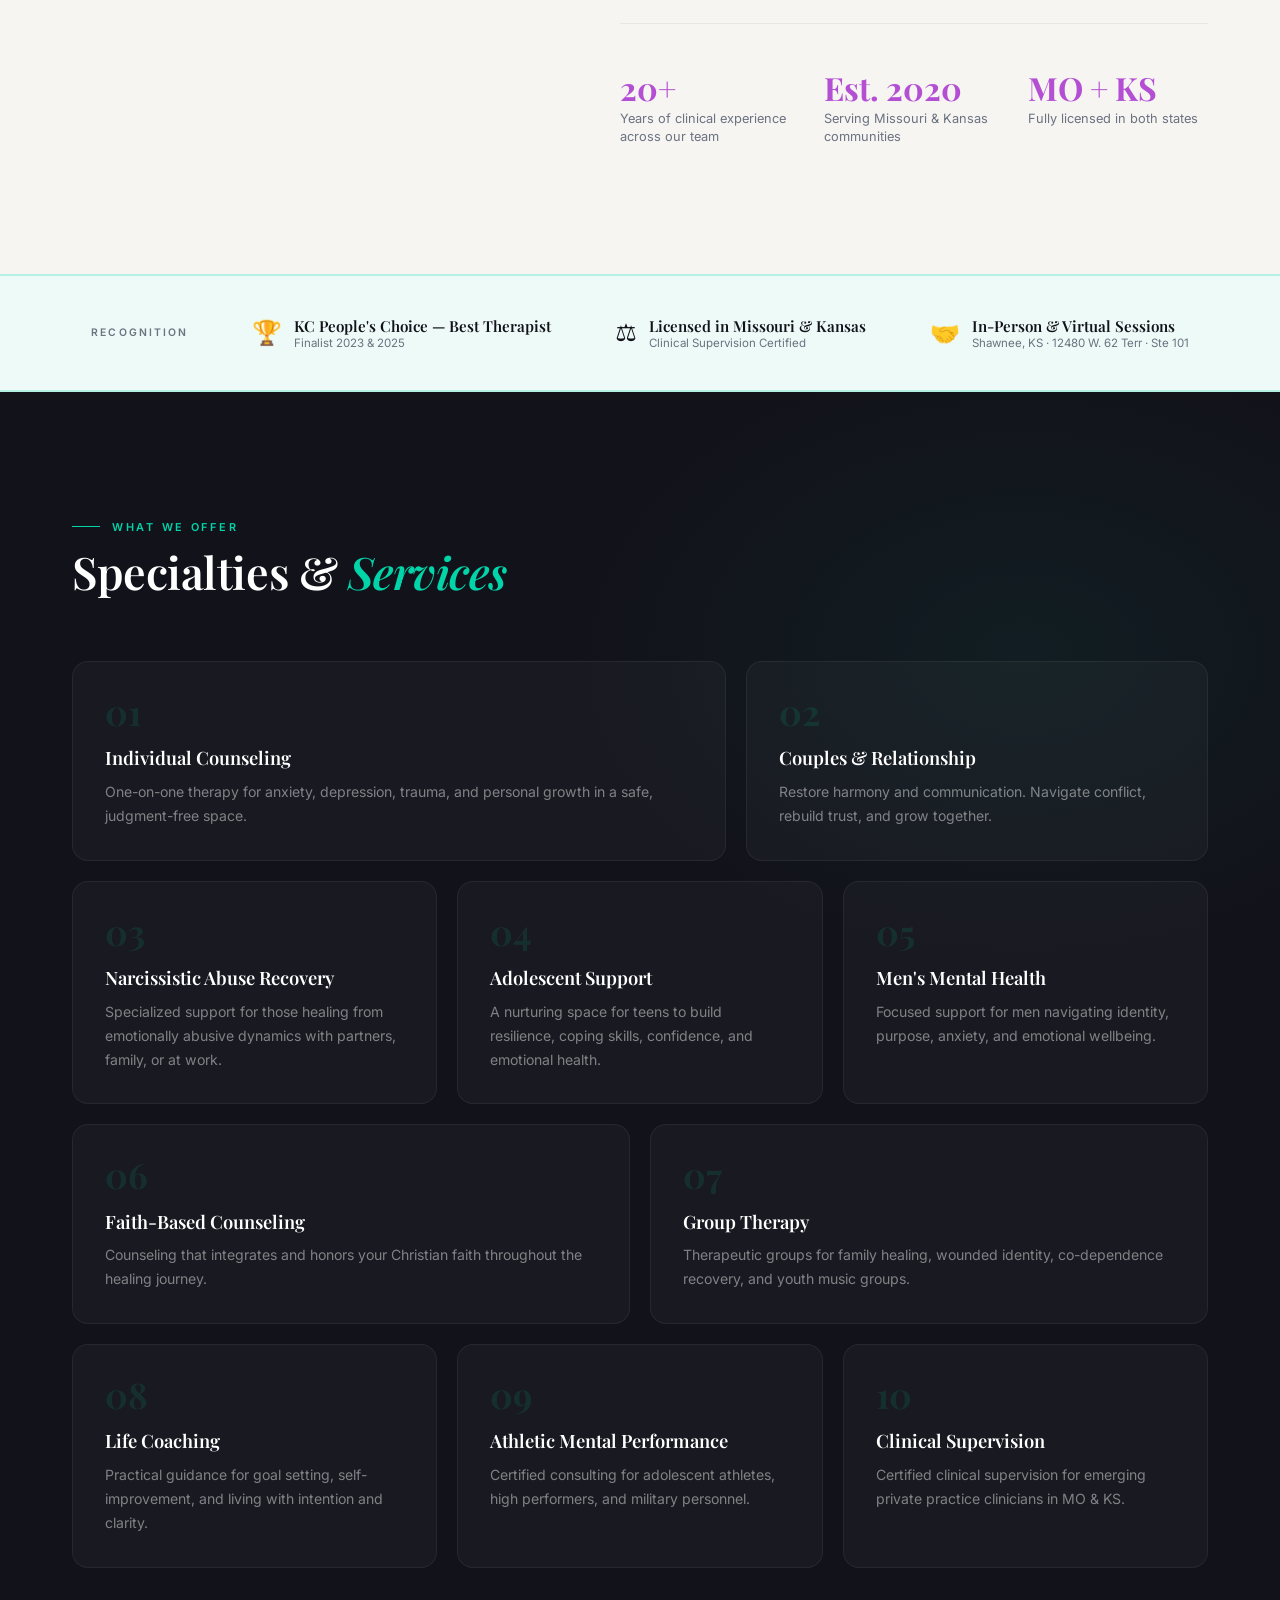
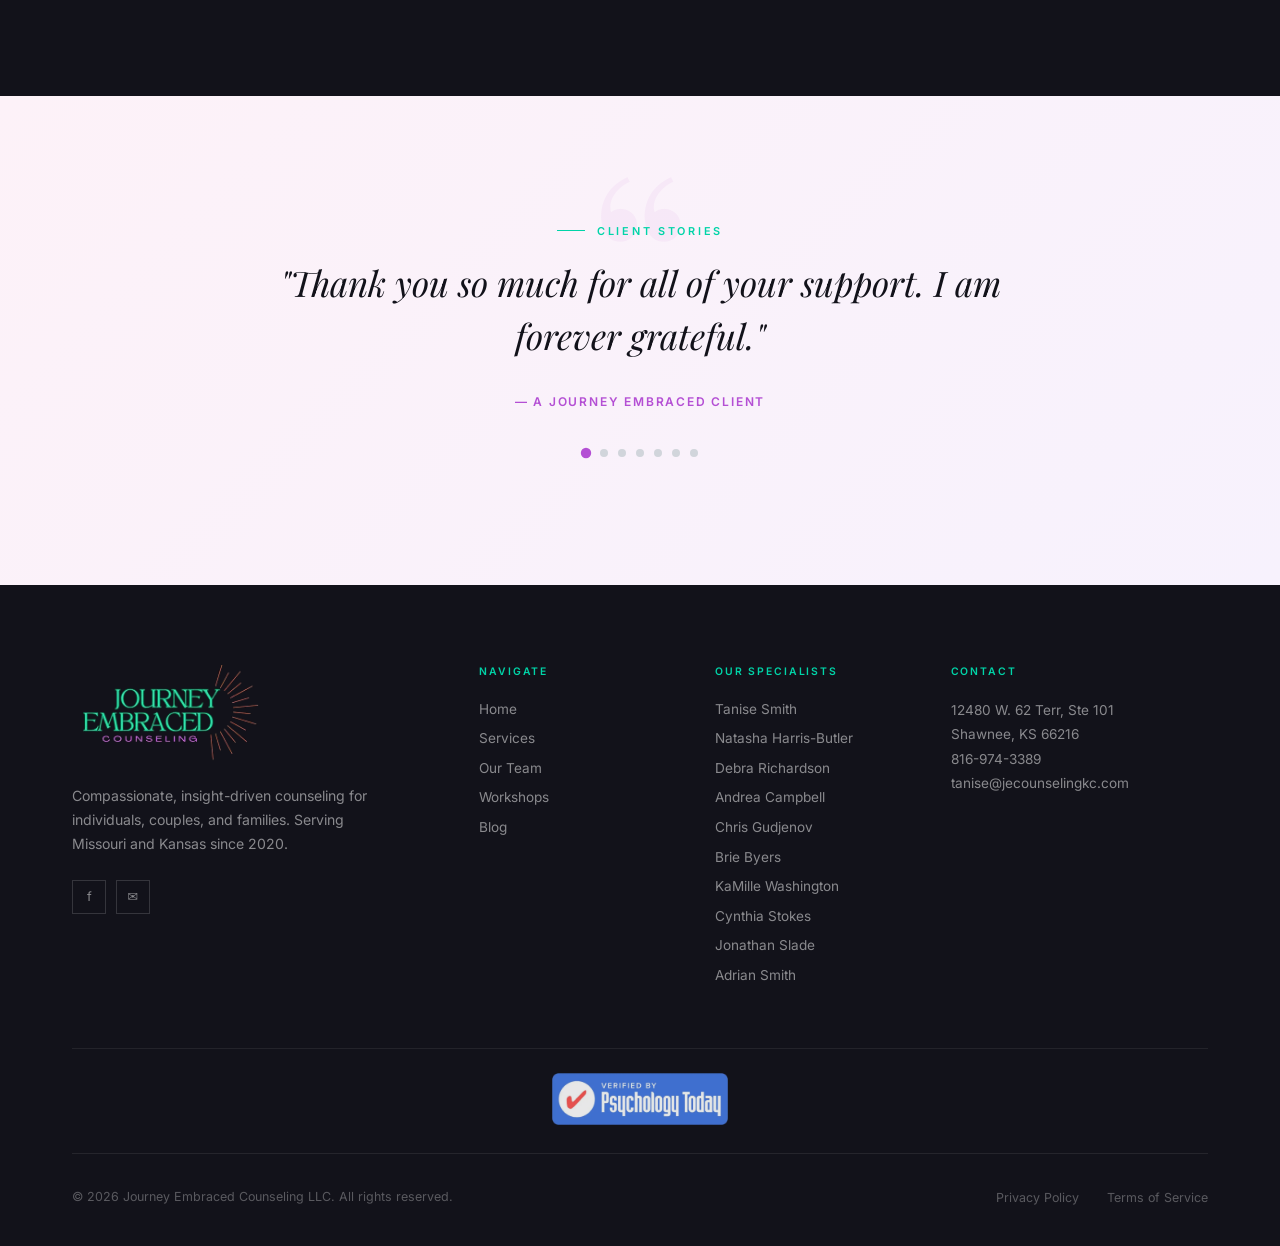
==== commit c4465a0b: "Add files via upload" ====
--- a/index.html
+++ b/index.html
@@ -397,6 +397,7 @@
                 <ul>
                     <li><a href="team.html#tanise">Tanise Smith</a></li>
                     <li><a href="team.html#natasha">Natasha Harris-Butler</a></li>
+                    <li><a href="team.html#debra">Debra Richardson</a></li>
                     <li><a href="team.html#andrea">Andrea Campbell</a></li>
                     <li><a href="team.html#chris">Chris Gudjenov</a></li>
                     <li><a href="team.html#brie">Brie Byers</a></li>
--- a/css/styles.css
+++ b/css/styles.css
@@ -177,25 +177,31 @@
 }
 
 .btn-text {
-    color: rgba(255, 255, 255, 0.7);
-    font-size: 0.85rem;
-    font-weight: 500;
+    color: #b44fd4;
+    font-size: 1rem;
+    font-weight: 700;
     text-decoration: none;
     display: inline-flex;
     align-items: center;
     gap: 0.4rem;
-    transition: color 0.2s;
+    transition: color 0.2s, text-shadow 0.2s, filter 0.2s;
 }
 .btn-text:hover {
-    color: var(--white);
+    color: #cc72ee;
+    opacity: 1;
+    text-shadow: 0 0 18px rgba(204, 114, 238, 0.85), 0 0 36px rgba(180, 79, 212, 0.6);
+    filter: brightness(1.08);
 }
 .btn-text svg {
     width: 16px;
     height: 16px;
-    transition: transform 0.2s;
+    transition: transform 0.2s, stroke 0.2s, filter 0.2s;
+    stroke: currentColor;
 }
 .btn-text:hover svg {
     transform: translateX(3px);
+    stroke: #cc72ee;
+    filter: drop-shadow(0 0 12px rgba(204, 114, 238, 0.8));
 }
 
 .btn-teal {
@@ -562,10 +568,17 @@
 }
 .hero-sub {
     font-size: 1.05rem;
-    line-height: 1.75;
-    color: rgba(255, 255, 255, 0.55);
-    max-width: 540px;
+    line-height: 1.7;
+    color: rgba(255, 255, 255, 0.7);
+    max-width: 65ch;
     margin: 0 auto 2.5rem;
+    text-wrap: pretty;
+}
+.hero-sub p {
+    margin-bottom: 1rem;
+}
+.hero-sub p:last-child {
+    margin-bottom: 0;
 }
 .hero-btns {
     display: flex;
